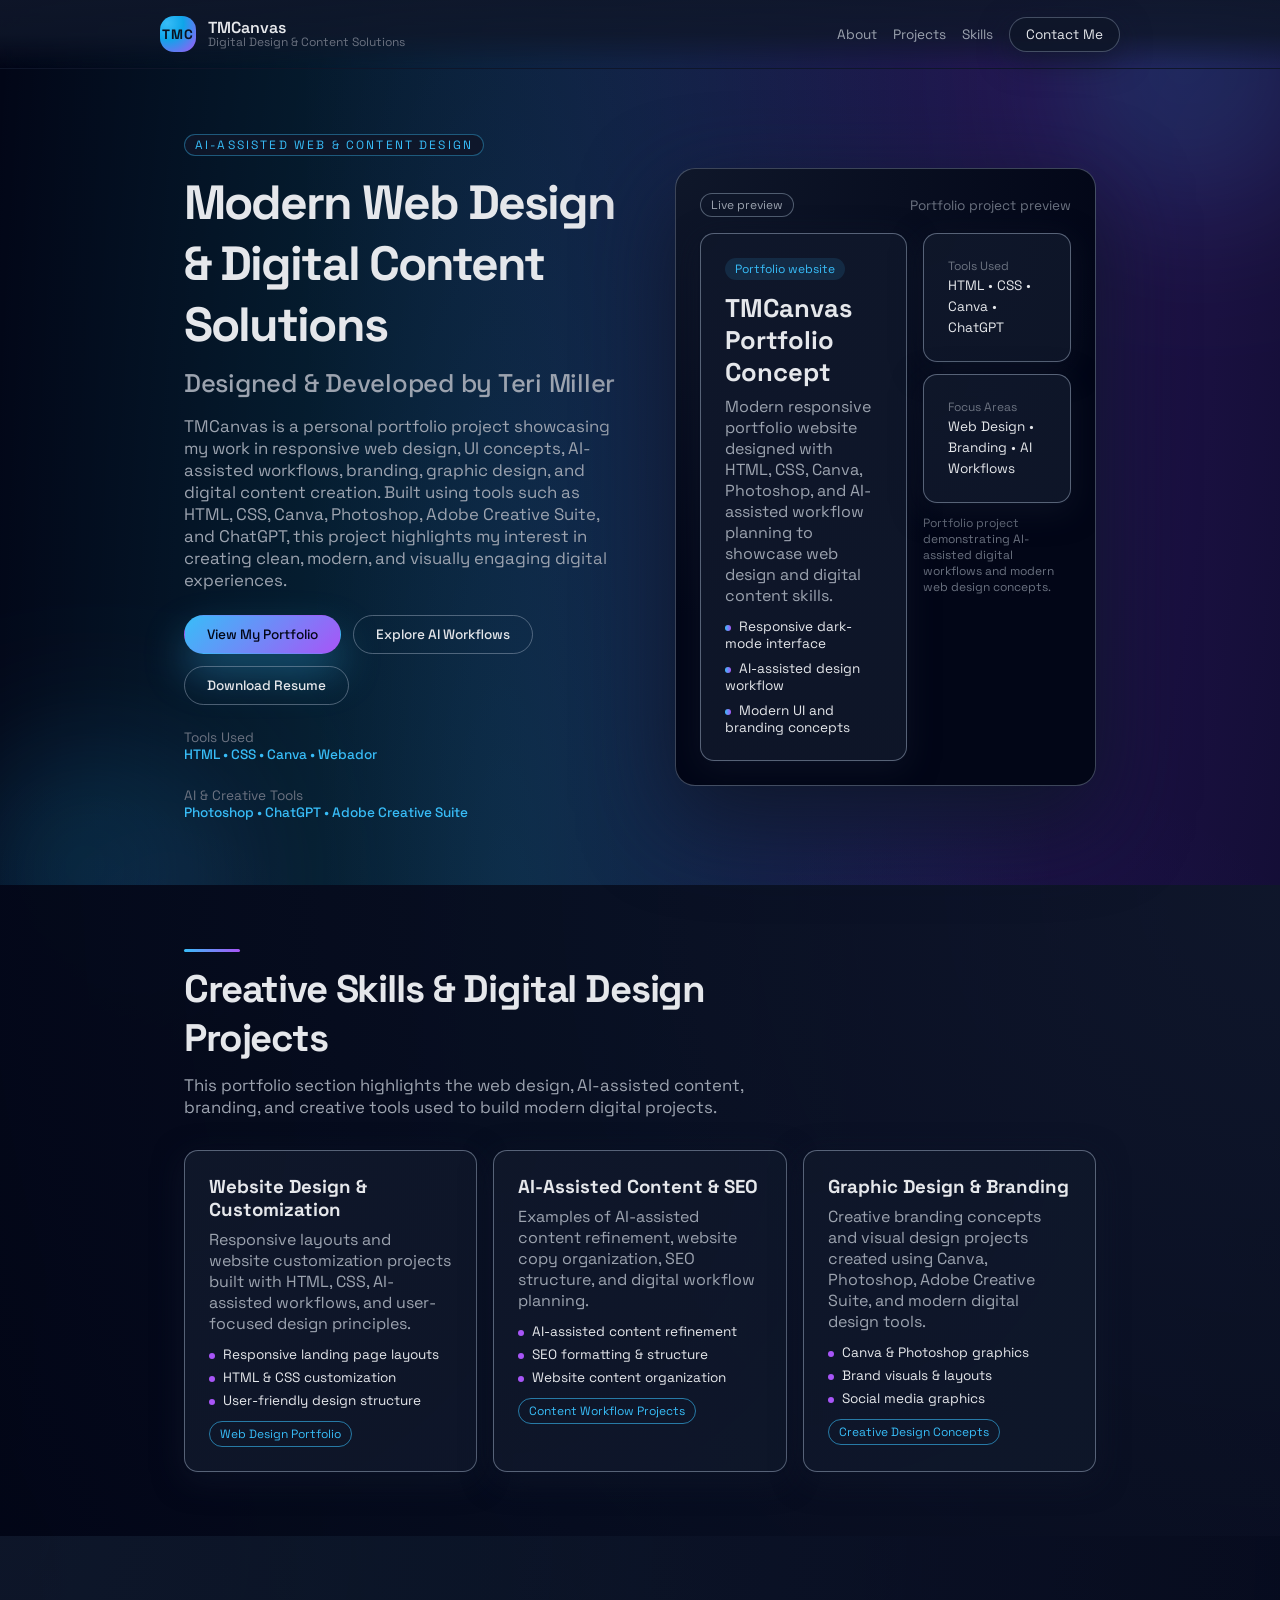
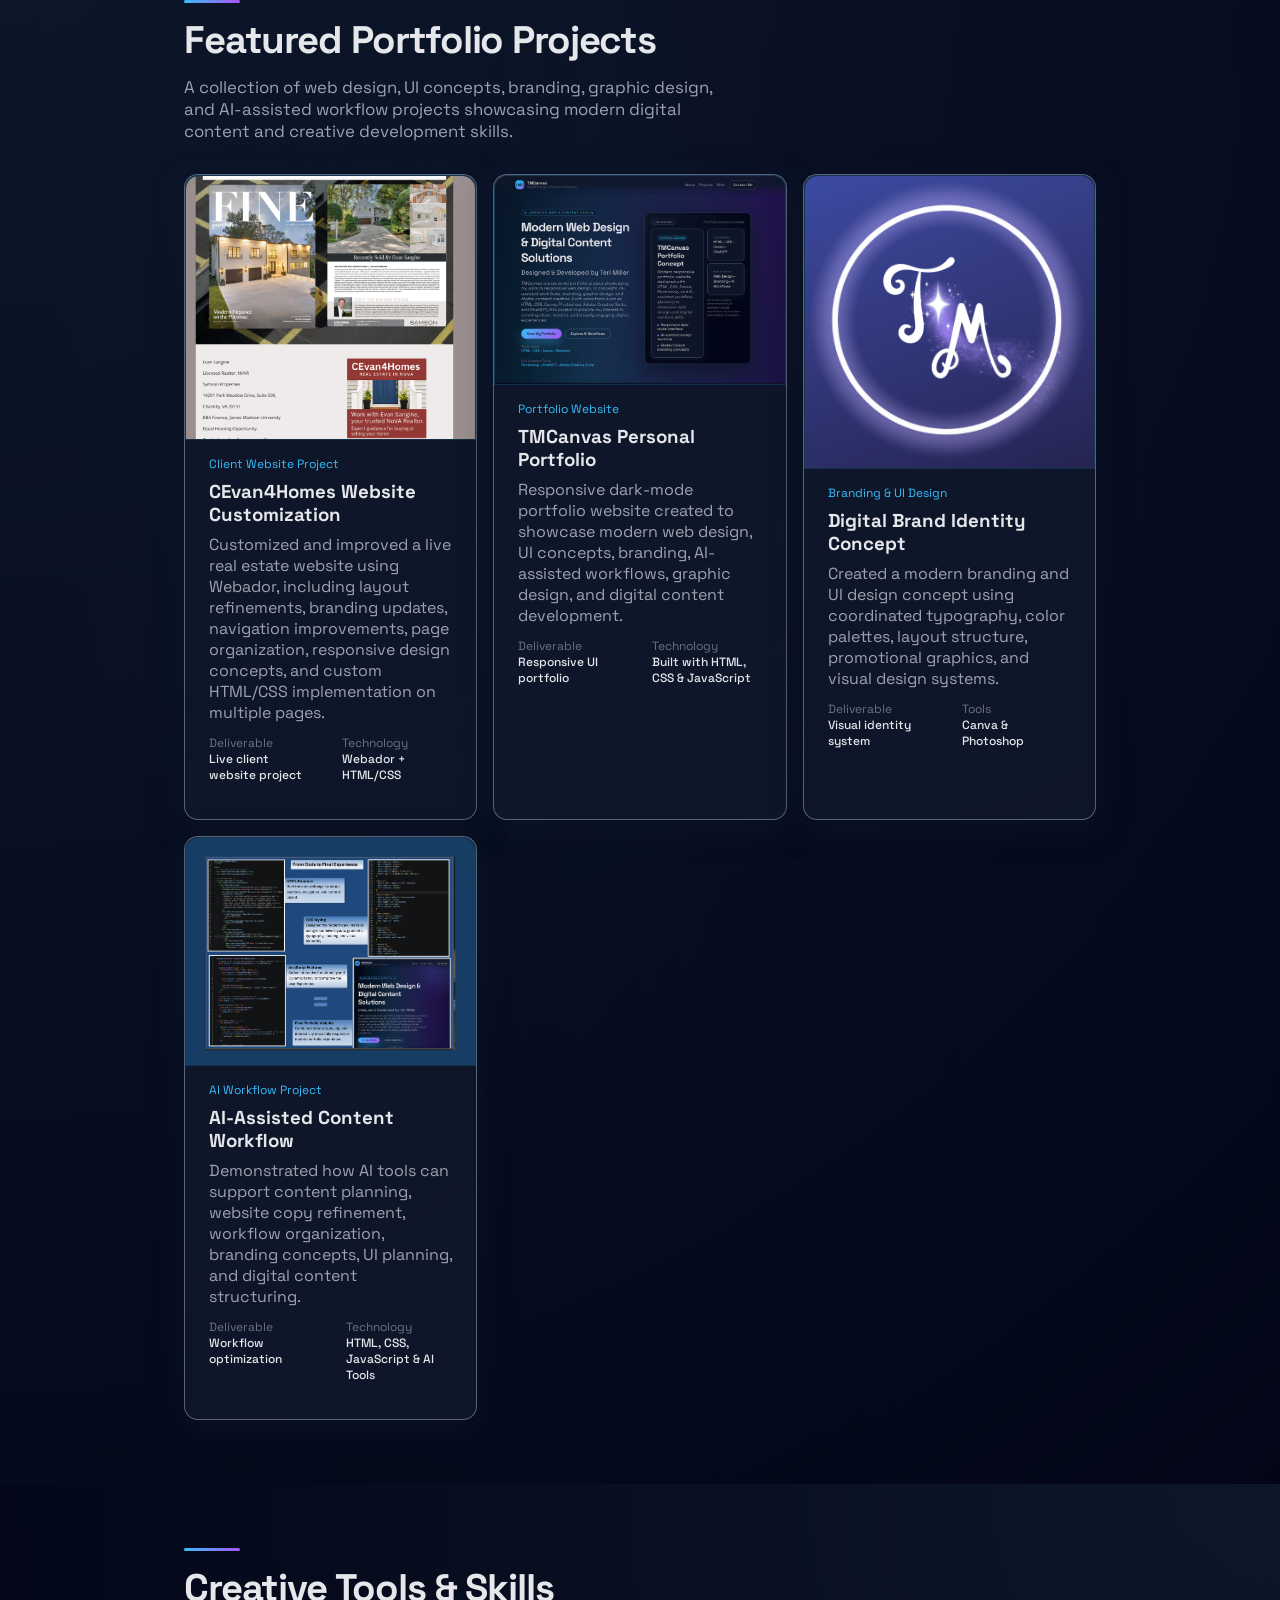
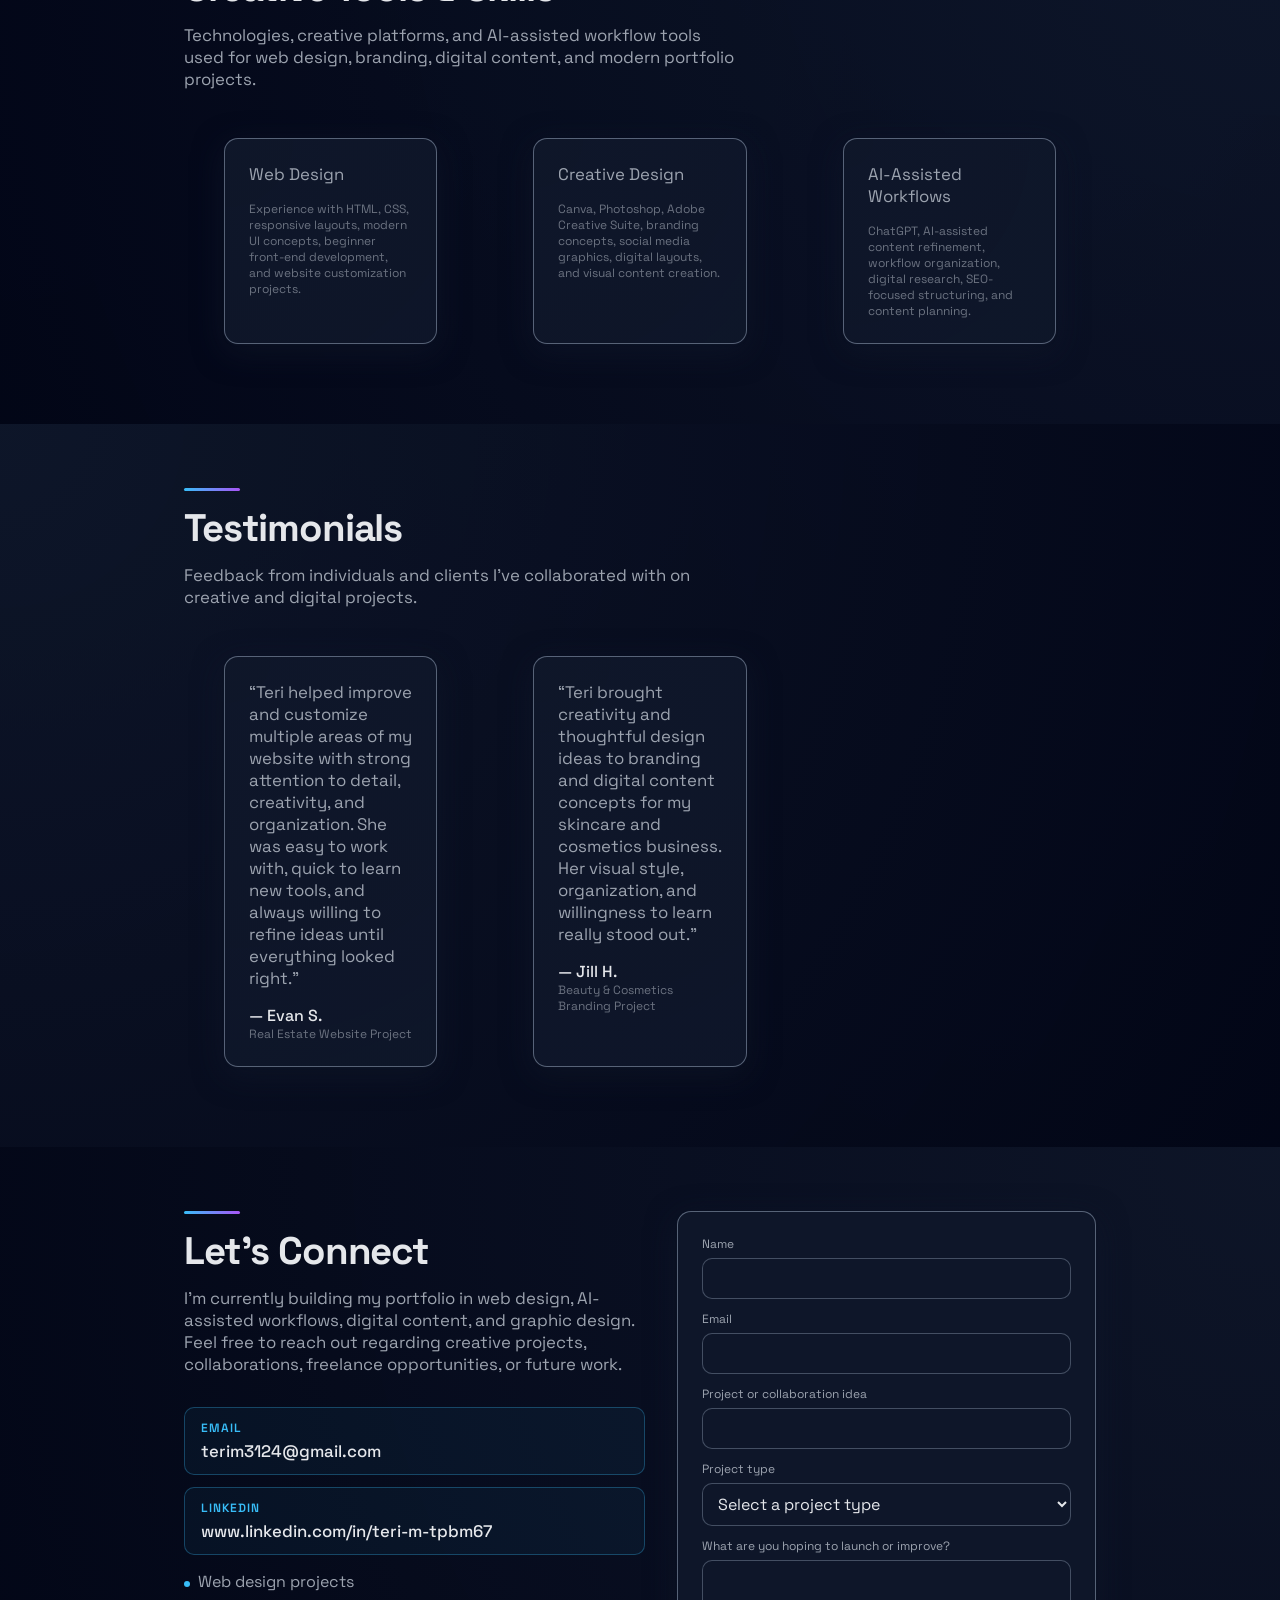
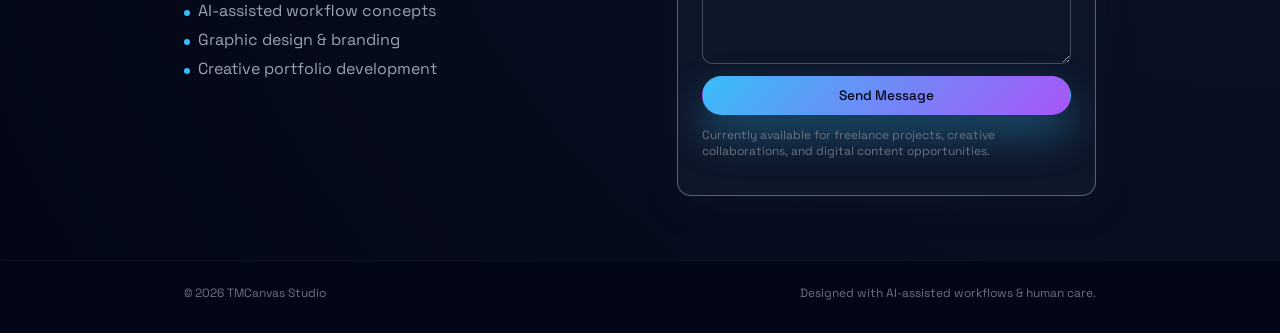
==== index.html @ c52cc2cb "update resume.pdf" ====
<!DOCTYPE html>
<html lang="en">
  <head>
    <meta charset="UTF-8" />
    <meta name="viewport" content="width=device-width, initial-scale=1" />
    <title>TMCanvas Studio · AI-Assisted Web & Content Design</title>
    <link rel="stylesheet" href="style.css" />
    <link rel="preconnect" href="https://fonts.googleapis.com" />
    <link rel="preconnect" href="https://fonts.gstatic.com" crossorigin />
    <link
      href="https://fonts.googleapis.com/css2?family=Space+Grotesk:wght@400;500;600;700&display=swap"
      rel="stylesheet"
    />
  </head>
  <body class="gradient-mesh">
    <!-- SECTION: Header -->
    <header class="site-header">
      <div class="container header-inner">
        <a href="#top" class="logo">
          <span class="logo-mark">TMC</span>
          <div class="logo-text">
            <span class="logo-title">TMCanvas</span>
            <span class="logo-subtitle"
              >Digital Design &amp; Content Solutions</span
            >
          </div>
        </a>
        <nav class="nav">
          <a href="#top" class="nav-link">About</a>
          <a href="#portfolio" class="nav-link">Projects</a>
          <a href="#testimonials" class="nav-link">Skills</a>
          <a href="#contact" class="nav-link nav-cta">Contact Me</a>
        </nav>
      </div>
    </header>

    <main>
      <!-- Decorative background shapes -->
      <div class="floating-shape shape-1"></div>
      <div class="floating-shape shape-2"></div>

      <!-- SECTION: Hero -->
      <section class="hero" id="top">
        <div class="container hero-inner">
          <div class="hero-copy">
            <div class="eyebrow">AI-Assisted Web &amp; Content Design</div>
            <h1>Modern Web Design &amp; Digital Content Solutions</h1>
            <div class="creator-subtitle">Designed &amp; Developed by Teri Miller</div>
            <p class="hero-subtitle">
              TMCanvas is a personal portfolio project showcasing my work in
              responsive web design, UI concepts, AI-assisted workflows,
              branding, graphic design, and digital content creation. Built
              using tools such as HTML, CSS, Canva, Photoshop, Adobe Creative
              Suite, and ChatGPT, this project highlights my interest in
              creating clean, modern, and visually engaging digital experiences.
            </p>
            <div class="hero-actions">
              <a href="#portfolio" class="btn btn-primary">
                View My Portfolio
              </a>
              <a href="#testimonials" class="btn btn-ghost">
                Explore AI Workflows
              </a>
              <a href="resume.pdf" class="btn btn-ghost">
                Download Resume
              </a>
            </div>
            <div class="hero-meta">
              <div class="meta-item">
                <span class="meta-label">Tools Used</span>
                <span class="meta-value">HTML • CSS • Canva • Webador</span>
              </div>
              <div class="meta-item">
                <span class="meta-label">AI &amp; Creative Tools</span>
                <span class="meta-value"
                  >Photoshop • ChatGPT • Adobe Creative Suite</span
                >
              </div>
            </div>
          </div>

          <div class="hero-panel shadow-dramatic gradient-border">
            <div class="hero-panel-header">
              <span class="panel-pill">Live preview</span>
              <span class="panel-title">Portfolio project preview</span>
            </div>
            <div class="hero-grid">
              <div class="hero-grid-main">
                <div class="hero-card shadow-soft">
                  <div class="hero-card-top">
                    <span class="hero-tag">Portfolio website</span>
                  </div>
                  <h2>TMCanvas Portfolio Concept</h2>
                  <p>
                    Modern responsive portfolio website designed with HTML, CSS,
                    Canva, Photoshop, and AI-assisted workflow planning to
                    showcase web design and digital content skills.
                  </p>
                  <ul class="hero-list">
                    <li>Responsive dark-mode interface</li>
                    <li>AI-assisted design workflow</li>
                    <li>Modern UI and branding concepts</li>
                  </ul>
                </div>
              </div>
              <aside class="hero-grid-side">
                <div class="mini-metric shadow-soft">
                  <span class="mini-label">Tools Used</span>
                  <span class="mini-value">HTML • CSS • Canva • ChatGPT</span>
                </div>
                <div class="mini-metric shadow-soft">
                  <span class="mini-label">Focus Areas</span>
                  <span class="mini-value"
                    >Web Design • Branding • AI Workflows</span
                  >
                </div>
                <div class="mini-note">
                  Portfolio project demonstrating AI-assisted digital workflows
                  and modern web design concepts.
                </div>
              </aside>
            </div>
          </div>
        </div>
      </section>

      <!-- SECTION: Services -->
      <section id="services" class="section section-muted">
        <div class="container">
          <header class="section-header">
            <div class="accent-line"></div>
            <h2>Creative Skills &amp; Digital Design Projects</h2>
            <p>
              This portfolio section highlights the web design, AI-assisted
              content, branding, and creative tools used to build modern digital
              projects.
            </p>
          </header>

          <div class="grid services-grid">
            <article class="card service-card shadow-soft">
              <h3>Website Design &amp; Customization</h3>
              <p>
                Responsive layouts and website customization projects built with
                HTML, CSS, AI-assisted workflows, and user-focused design
                principles.
              </p>
              <ul>
                <li>Responsive landing page layouts</li>
                <li>HTML &amp; CSS customization</li>
                <li>User-friendly design structure</li>
              </ul>
              <span class="pill pill-alt">Web Design Portfolio</span>
            </article>

            <article class="card service-card shadow-soft">
              <h3>AI-Assisted Content &amp; SEO</h3>
              <p>
                Examples of AI-assisted content refinement, website copy
                organization, SEO structure, and digital workflow planning.
              </p>
              <ul>
                <li>AI-assisted content refinement</li>
                <li>SEO formatting &amp; structure</li>
                <li>Website content organization</li>
              </ul>
              <span class="pill pill-alt">Content Workflow Projects</span>
            </article>

            <article class="card service-card shadow-soft">
              <h3>Graphic Design &amp; Branding</h3>
              <p>
                Creative branding concepts and visual design projects created
                using Canva, Photoshop, Adobe Creative Suite, and modern digital
                design tools.
              </p>
              <ul>
                <li>Canva &amp; Photoshop graphics</li>
                <li>Brand visuals &amp; layouts</li>
                <li>Social media graphics</li>
              </ul>
              <span class="pill pill-alt">Creative Design Concepts</span>
            </article>
          </div>
        </div>
      </section>

      <!-- SECTION: Portfolio Preview -->
      <section id="portfolio" class="section">
        <div class="container">
          <header class="section-header">
            <div class="accent-line"></div>
            <h2>Featured Portfolio Projects</h2>
            <p>
              A collection of web design, UI concepts, branding, graphic design,
              and AI-assisted workflow projects showcasing modern digital
              content and creative development skills.
            </p>
          </header>

          <div class="grid portfolio-grid">
            <article class="card portfolio-card shadow-soft">
              <div class="portfolio-image-container">
                <img src="images/evan-branding-project.jpeg" alt="CEvan4Homes website customization and branding project" class="portfolio-image" />
              </div>
              <div class="portfolio-tag">Client Website Project</div>
              <h3>CEvan4Homes Website Customization</h3>
              <p>
                Customized and improved a live real estate website using
                Webador, including layout refinements, branding updates,
                navigation improvements, page organization, responsive design
                concepts, and custom HTML/CSS implementation on multiple pages.
              </p>
              <dl class="portfolio-meta">
                <div>
                  <dt>Deliverable</dt>
                  <dd>Live client website project</dd>
                </div>
                <div>
                  <dt>Technology</dt>
                  <dd>Webador + HTML/CSS</dd>
                </div>
              </dl>
            </article>

            <article class="card portfolio-card shadow-soft">
              <div class="portfolio-image-container">
                <img src="images/tm-homepage.jpeg" alt="TMCanvas personal portfolio homepage screenshot" class="portfolio-image" />
              </div>
              <div class="portfolio-tag">Portfolio Website</div>
              <h3>TMCanvas Personal Portfolio</h3>
              <p>
                Responsive dark-mode portfolio website created to showcase
                modern web design, UI concepts, branding, AI-assisted workflows,
                graphic design, and digital content development.
              </p>
              <dl class="portfolio-meta">
                <div>
                  <dt>Deliverable</dt>
                  <dd>Responsive UI portfolio</dd>
                </div>
                <div>
                  <dt>Technology</dt>
                  <dd>Built with HTML, CSS &amp; JavaScript</dd>
                </div>
              </dl>
            </article>

            <article class="card portfolio-card shadow-soft">
              <div class="portfolio-image-container">
                <img src="images/tm-logo.png" alt="TM personal logo and branding concept" class="portfolio-image" />
              </div>
              <div class="portfolio-tag">Branding &amp; UI Design</div>
              <h3>Digital Brand Identity Concept</h3>
              <p>
                Created a modern branding and UI design concept using
                coordinated typography, color palettes, layout structure,
                promotional graphics, and visual design systems.
              </p>
              <dl class="portfolio-meta">
                <div>
                  <dt>Deliverable</dt>
                  <dd>Visual identity system</dd>
                </div>
                <div>
                  <dt>Tools</dt>
                  <dd>Canva &amp; Photoshop</dd>
                </div>
              </dl>
            </article>

            <article class="card portfolio-card shadow-soft">
              <div class="portfolio-image-container ai-workflow-image">
                <img src="images/ai-workflow-project.jpeg" alt="AI-assisted workflow showing HTML CSS JavaScript and final portfolio website" class="portfolio-image" />
              </div>
              <div class="portfolio-tag">AI Workflow Project</div>
              <h3>AI-Assisted Content Workflow</h3>
              <p>
                Demonstrated how AI tools can support content planning, website
                copy refinement, workflow organization, branding concepts, UI
                planning, and digital content structuring.
              </p>
              <dl class="portfolio-meta">
                <div>
                  <dt>Deliverable</dt>
                  <dd>Workflow optimization</dd>
                </div>
                <div>
                  <dt>Technology</dt>
                  <dd>HTML, CSS, JavaScript &amp; AI Tools</dd>
                </div>
              </dl>
            </article>
          </div>
        </div>
      </section>

      <!-- SECTION: Creative Tools & Skills -->
      <section id="testimonials" class="section section-muted">
        <div class="container">
          <header class="section-header">
            <div class="accent-line"></div>
            <h2>Creative Tools &amp; Skills</h2>
            <p>
              Technologies, creative platforms, and AI-assisted workflow tools
              used for web design, branding, digital content, and modern
              portfolio projects.
            </p>
          </header>

          <div class="grid testimonials-grid">
            <figure class="card testimonial-card shadow-soft">
              <blockquote>Web Design</blockquote>
              <figcaption>
                <span class="client-role">
                  Experience with HTML, CSS, responsive layouts, modern UI
                  concepts, beginner front-end development, and website
                  customization projects.
                </span>
              </figcaption>
            </figure>

            <figure class="card testimonial-card shadow-soft">
              <blockquote>Creative Design</blockquote>
              <figcaption>
                <span class="client-role">
                  Canva, Photoshop, Adobe Creative Suite, branding concepts,
                  social media graphics, digital layouts, and visual content
                  creation.
                </span>
              </figcaption>
            </figure>

            <figure class="card testimonial-card shadow-soft">
              <blockquote>AI-Assisted Workflows</blockquote>
              <figcaption>
                <span class="client-role">
                  ChatGPT, AI-assisted content refinement, workflow
                  organization, digital research, SEO-focused structuring, and
                  content planning.
                </span>
              </figcaption>
            </figure>
          </div>
        </div>
      </section>

      <!-- SECTION: Testimonials -->
      <section class="section section-muted">
        <div class="container">
          <header class="section-header">
            <div class="accent-line"></div>
            <h2>Testimonials</h2>
            <p>
              Feedback from individuals and clients I’ve collaborated with on
              creative and digital projects.
            </p>
          </header>

          <div class="grid testimonials-grid">
            <figure class="card testimonial-card shadow-soft">
              <blockquote>
                “Teri helped improve and customize multiple areas of my website
                with strong attention to detail, creativity, and organization.
                She was easy to work with, quick to learn new tools, and always
                willing to refine ideas until everything looked right.”
              </blockquote>
              <figcaption>
                <span class="client-name">— Evan S.</span>
                <span class="client-role">Real Estate Website Project</span>
              </figcaption>
            </figure>

            <figure class="card testimonial-card shadow-soft">
              <blockquote>
                “Teri brought creativity and thoughtful design ideas to branding
                and digital content concepts for my skincare and cosmetics
                business. Her visual style, organization, and willingness to
                learn really stood out.”
              </blockquote>
              <figcaption>
                <span class="client-name">— Jill H.</span>
                <span class="client-role"
                  >Beauty &amp; Cosmetics Branding Project</span
                >
              </figcaption>
            </figure>
          </div>
        </div>
      </section>

      <!-- SECTION: Contact -->
      <section id="contact" class="section">
        <div class="container contact-grid">
          <div class="contact-copy">
            <header class="section-header">
              <div class="accent-line"></div>
              <h2>Let’s Connect</h2>
              <p>
                I’m currently building my portfolio in web design, AI-assisted
                workflows, digital content, and graphic design. Feel free to
                reach out regarding creative projects, collaborations, freelance
                opportunities, or future work.
              </p>
            </header>
            <div class="contact-links">
              <a href="mailto:terim3124@gmail.com" class="contact-link">
  <span class="contact-link-label">Email</span>
  <span class="contact-link-value">terim3124@gmail.com</span>
</a>
              <a href="https://www.linkedin.com/in/teri-m-tpbm67" target="_blank" rel="noopener noreferrer" class="contact-link">
                <span class="contact-link-label">LinkedIn</span>
                <span class="contact-link-value">www.linkedin.com/in/teri-m-tpbm67</span>
              </a>
            </div>
            <ul class="contact-highlights">
              <li>Web design projects</li>
              <li>AI-assisted workflow concepts</li>
              <li>Graphic design &amp; branding</li>
              <li>Creative portfolio development</li>
            </ul>
          </div>

          <form class="card contact-form shadow-soft" onsubmit="handleFormSubmit(event); return false;">
            <div class="form-row">
              <label for="name">Name</label>
              <input id="name" name="name" type="text" autocomplete="name" />
            </div>
            <div class="form-row">
              <label for="email">Email</label>
              <input
                id="email"
                name="email"
                type="email"
                autocomplete="email"
              />
            </div>
            <div class="form-row">
              <label for="company">Project or collaboration idea</label>
              <input id="company" name="company" type="text" />
            </div>
            <div class="form-row">
              <label for="budget">Project type</label>
              <select id="budget" name="budget">
                <option value="" disabled selected>
                  Select a project type
                </option>
                <option value="web-design">Web Design</option>
                <option value="graphic-design">Graphic Design</option>
                <option value="ai-workflow">AI Workflow Project</option>
                <option value="portfolio-collab">
                  Portfolio Collaboration
                </option>
                <option value="general-inquiry">General Inquiry</option>
              </select>
            </div>
            <div class="form-row">
              <label for="goals"
                >What are you hoping to launch or improve?</label
              >
              <textarea id="goals" name="goals" rows="4"></textarea>
            </div>
            <button type="submit" class="btn btn-primary btn-full">
              Send Message
            </button>
            <p class="form-footnote">
              Currently available for freelance projects, creative collaborations, and digital content opportunities.
            </p>
          </form>
        </div>
      </section>
    </main>

    <footer class="site-footer">
      <div class="container footer-inner">
        <p class="footer-brand">© 2026 TMCanvas Studio</p>
        <p class="footer-note">
          Designed with AI-assisted workflows & human care.
        </p>
      </div>
    </footer>

    <script>
      function handleFormSubmit(event) {
        event.preventDefault();
        
        const name = document.getElementById('name').value.trim();
        const email = document.getElementById('email').value.trim();
        const company = document.getElementById('company').value.trim();
        const budget = document.getElementById('budget').value.trim();
        const goals = document.getElementById('goals').value.trim();
        
        // Validate required fields
        if (!name || !email || !company || !budget || !goals) {
          alert('Please complete all fields before sending.');
          return;
        }
        
        const subject = 'Portfolio Inquiry';
        const bodyText = `Name: ${name}\nEmail: ${email}\nProject or collaboration idea: ${company}\nProject type: ${budget}\nWhat are you hoping to launch or improve?: ${goals}`;
        const body = encodeURIComponent(bodyText);
        const mailtoLink = `mailto:terim3124@gmail.com?subject=${encodeURIComponent(subject)}&body=${body}`;
        
        window.location.href = mailtoLink;
      }
    </script>
  </body>
</html>
---- style.css ----
/* DESIGN SYSTEM */
:root {
  /* Colors */
  --bg-primary: #050816;
  --bg-elevated: #070b19;
  --bg-muted: #0b1020;
  --bg-soft: #0f172a;

  --text-main: #e5e7eb;
  --text-soft: #9ca3af;
  --text-muted: #6b7280;

  --accent: #38bdf8;
  --accent-soft: rgba(56, 189, 248, 0.12);
  --accent-strong: #0ea5e9;
  --accent-rgb: 56, 189, 248;

  --highlight: #a855f7;
  --highlight-soft: rgba(168, 85, 247, 0.12);

  --border-subtle: rgba(148, 163, 184, 0.25);
  --border-strong: rgba(148, 163, 184, 0.6);

  --shadow-soft: 0 1px 2px rgba(15, 23, 42, 0.4),
    0 8px 30px rgba(15, 23, 42, 0.65);
  --radius-lg: 20px;
  --radius-md: 14px;
  --radius-pill: 999px;

  /* Typography */
  --font-sans: "Space Grotesk", system-ui, -apple-system, BlinkMacSystemFont,
    "Segoe UI", sans-serif;

  --fs-xs: 0.75rem;
  --fs-sm: 0.85rem;
  --fs-base: 0.95rem;
  --fs-md: 1.05rem;
  --fs-lg: 1.6rem;
  --fs-xl: 2.4rem;
  --fs-2xl: 3rem;

  --fw-regular: 400;
  --fw-medium: 500;
  --fw-semibold: 600;
  --fw-bold: 700;

  /* Spacing */
  --space-1: 4px;
  --space-2: 8px;
  --space-3: 12px;
  --space-4: 16px;
  --space-5: 24px;
  --space-6: 32px;
  --space-7: 48px;
  --space-8: 64px;

  /* Transitions */
  --transition-fast: 150ms ease-out;
  --transition-med: 220ms ease-out;
}

*,
*::before,
*::after {
  box-sizing: border-box;
}

html,
body {
  margin: 0;
  padding: 0;
}

body {
  min-height: 100vh;
  font-family: var(--font-sans);
  background: radial-gradient(circle at top left, #0b1120 0, #020617 52%, #020617 100%);
  color: var(--text-main);
  -webkit-font-smoothing: antialiased;
}

img {
  max-width: 100%;
  display: block;
}

a {
  color: inherit;
  text-decoration: none;
}

button,
input,
select,
textarea {
  font-family: inherit;
  font-size: inherit;
}

/* SECTION: Layout */
.container {
  max-width: 960px;
  margin: 0 auto;
  padding: 0 var(--space-5);
}

.section {
  padding: var(--space-8) 0;
  background: radial-gradient(circle at top left, rgba(15, 23, 42, 0.9), rgba(2, 6, 23, 0.98));
}

.section:nth-of-type(even) {
  background: radial-gradient(circle at top right, rgba(15, 23, 42, 0.92), rgba(2, 6, 23, 0.98));
}

.section-muted {
  background: radial-gradient(circle at top left, rgba(15, 23, 42, 0.9), rgba(2, 6, 23, 0.98));
}

.section-header {
  max-width: 560px;
  margin-bottom: var(--space-6);
}

.section-header h2 {
  margin: var(--space-3) 0 var(--space-3);
  font-size: var(--fs-xl);
  letter-spacing: -0.03em;
}

.section-header p {
  margin: 0;
  color: var(--text-soft);
  font-size: var(--fs-md);
}

/* SECTION: Header */
.site-header {
  position: sticky;
  top: 0;
  z-index: 20;
  backdrop-filter: blur(18px);
  background: linear-gradient(
    to bottom,
    rgba(15, 23, 42, 0.9),
    rgba(15, 23, 42, 0.82),
    transparent
  );
  border-bottom: 1px solid rgba(15, 23, 42, 0.6);
}

.header-inner {
  display: flex;
  align-items: center;
  justify-content: space-between;
  padding: var(--space-4) 0;
  gap: var(--space-4);
}

.logo {
  display: flex;
  align-items: center;
  gap: var(--space-3);
}

.logo-mark {
  width: 36px;
  height: 36px;
  border-radius: 14px;
  background: radial-gradient(circle at 20% 20%, #38bdf8, #0ea5e9 40%, #a855f7);
  display: inline-flex;
  align-items: center;
  justify-content: center;
  font-weight: var(--fw-bold);
  font-size: var(--fs-sm);
  letter-spacing: 0.08em;
  color: #0b1120;
}

.logo-text {
  display: flex;
  flex-direction: column;
  line-height: 1.1;
}

.logo-title {
  font-weight: var(--fw-semibold);
}

.logo-subtitle {
  font-size: var(--fs-xs);
  color: var(--text-muted);
}

.nav {
  display: flex;
  align-items: center;
  gap: var(--space-4);
}

.nav-link {
  font-size: var(--fs-sm);
  color: var(--text-soft);
  padding: var(--space-2) 0;
  position: relative;
}

.nav-link::after {
  content: "";
  position: absolute;
  left: 0;
  bottom: -3px;
  width: 0;
  height: 2px;
  border-radius: 4px;
  background: linear-gradient(90deg, var(--accent), var(--highlight));
  transition: width var(--transition-med);
}

.nav-link:hover::after,
.nav-link:focus-visible::after {
  width: 100%;
}

.nav-cta {
  padding: var(--space-2) var(--space-4);
  border-radius: var(--radius-pill);
  background: rgba(15, 23, 42, 0.9);
  border: 1px solid rgba(148, 163, 184, 0.4);
  color: var(--text-main);
  box-shadow: 0 10px 30px rgba(15, 23, 42, 0.6);
}

.nav-cta:hover,
.nav-cta:focus-visible {
  border-color: var(--accent);
  color: #f9fafb;
}

/* SECTION: Hero */
.hero {
  padding-top: var(--space-8);
  padding-bottom: var(--space-8);
}

.hero-inner {
  display: grid;
  gap: var(--space-7);
  align-items: center;
}

.hero-copy {
  max-width: 520px;
}

.eyebrow {
  display: inline-flex;
  align-items: center;
  gap: 6px;
  padding: 2px 10px;
  border-radius: var(--radius-pill);
  font-size: var(--fs-xs);
  text-transform: uppercase;
  letter-spacing: 0.18em;
  color: var(--accent);
  background: rgba(15, 23, 42, 0.9);
  border: 1px solid rgba(56, 189, 248, 0.4);
}

.hero h1 {
  margin: var(--space-4) 0 var(--space-3);
  font-size: var(--fs-2xl);
  letter-spacing: -0.04em;
}

.creator-subtitle {
  margin: var(--space-3) 0 var(--space-4);
  font-size: var(--fs-lg);
  font-weight: var(--fw-medium);
  color: var(--text-soft);
  letter-spacing: -0.01em;
}

.hero-subtitle {
  margin: 0 0 var(--space-5);
  color: var(--text-soft);
  font-size: var(--fs-md);
}

.hero-actions {
  display: flex;
  flex-wrap: wrap;
  gap: var(--space-3);
  margin-bottom: var(--space-5);
}

.hero-meta {
  display: flex;
  flex-wrap: wrap;
  gap: var(--space-5);
  color: var(--text-soft);
  font-size: var(--fs-sm);
}

.meta-item {
  display: flex;
  flex-direction: column;
}

.meta-label {
  color: var(--text-muted);
}

.meta-value {
  font-weight: var(--fw-medium);
  color: var(--accent);
}

/* Hero panel */
.hero-panel {
  background: radial-gradient(circle at top left, #0f172a, #020617 60%);
  border-radius: var(--radius-lg);
  padding: var(--space-5);
  position: relative;
  overflow: hidden;
  border: 1px solid rgba(148, 163, 184, 0.4);
}

.hero-panel-header {
  display: flex;
  justify-content: space-between;
  align-items: center;
  margin-bottom: var(--space-4);
}

.panel-pill {
  font-size: var(--fs-xs);
  padding: 3px 10px;
  border-radius: var(--radius-pill);
  background: rgba(15, 23, 42, 0.9);
  border: 1px solid rgba(148, 163, 184, 0.5);
  color: var(--text-soft);
}

.panel-title {
  font-size: var(--fs-sm);
  color: var(--text-muted);
}

.hero-grid {
  display: grid;
  gap: var(--space-4);
}

.hero-card {
  background: linear-gradient(145deg, rgba(15, 23, 42, 0.9), rgba(15, 23, 42, 0.95));
  border-radius: var(--radius-md);
  padding: var(--space-5);
  border: 1px solid rgba(148, 163, 184, 0.45);
}

.hero-card-top {
  display: flex;
  justify-content: space-between;
  align-items: center;
  margin-bottom: var(--space-3);
  font-size: var(--fs-xs);
  color: var(--text-soft);
}

.hero-tag {
  padding: 3px 10px;
  border-radius: var(--radius-pill);
  background: var(--accent-soft);
  color: var(--accent);
}

.hero-status {
  color: var(--highlight);
}

.hero-card h2 {
  margin: 0 0 var(--space-2);
  font-size: var(--fs-lg);
}

.hero-card p {
  margin: 0 0 var(--space-3);
  color: var(--text-soft);
}

.hero-list {
  list-style: none;
  padding: 0;
  margin: 0;
  display: grid;
  gap: var(--space-2);
  font-size: var(--fs-sm);
}

.hero-list li::before {
  content: "";
  display: inline-block;
  width: 6px;
  height: 6px;
  border-radius: 999px;
  background: linear-gradient(90deg, var(--accent), var(--highlight));
  margin-right: 8px;
}

.hero-grid-side {
  display: grid;
  gap: var(--space-3);
}

.mini-metric {
  padding: var(--space-3) var(--space-4);
  border-radius: var(--radius-md);
  background: rgba(15, 23, 42, 0.9);
  border: 1px solid rgba(148, 163, 184, 0.5);
}

.mini-label {
  display: block;
  font-size: var(--fs-xs);
  color: var(--text-muted);
}

.mini-value {
  font-size: var(--fs-sm);
}

.mini-note {
  font-size: var(--fs-xs);
  color: var(--text-muted);
}

/* Buttons */
.btn {
  border-radius: var(--radius-pill);
  padding: 10px 22px;
  border: 1px solid transparent;
  cursor: pointer;
  font-size: var(--fs-sm);
  font-weight: var(--fw-medium);
  display: inline-flex;
  align-items: center;
  justify-content: center;
  gap: 8px;
  transition: background var(--transition-med), color var(--transition-med),
    box-shadow var(--transition-med), transform var(--transition-fast),
    border-color var(--transition-med);
}

.btn-primary {
  background: linear-gradient(135deg, var(--accent), var(--highlight));
  color: #020617;
  box-shadow: 0 20px 40px rgba(56, 189, 248, 0.35);
}

.btn-primary:hover,
.btn-primary:focus-visible {
  transform: translateY(-1px);
  box-shadow: 0 24px 50px rgba(56, 189, 248, 0.45);
}

.btn-ghost {
  background: transparent;
  color: var(--text-main);
  border-color: rgba(148, 163, 184, 0.5);
}

.btn-ghost:hover,
.btn-ghost:focus-visible {
  border-color: var(--accent);
  background: rgba(15, 23, 42, 0.9);
}

.btn-full {
  width: 100%;
  justify-content: center;
}

.btn:focus-visible,
.nav-cta:focus-visible,
.nav-link:focus-visible {
  outline: none;
  box-shadow: 0 0 0 2px rgba(15, 23, 42, 1),
    0 0 0 4px rgba(var(--accent-rgb), 0.6);
}

/* SECTION: Services & Unified Card System */
.grid {
  display: grid;
}

.services-grid {
  gap: var(--space-4);
}

/* Base card style applied to all card-based components */
.card,
.hero-card,
.portfolio-card,
.testimonial-card,
.contact-form,
.mini-metric {
  background: radial-gradient(circle at top left, rgba(15, 23, 42, 0.98), rgba(15, 23, 42, 0.92));
  border-radius: var(--radius-md);
  padding: var(--space-5);
  border: 1px solid rgba(148, 163, 184, 0.55);
  box-shadow: 0 18px 50px rgba(15, 23, 42, 0.95);
  position: relative;
  overflow: hidden;
  transition: transform var(--transition-med), box-shadow var(--transition-med),
    border-color var(--transition-med), filter var(--transition-med);
}

.card::before,
.hero-card::before,
.portfolio-card::before,
.testimonial-card::before,
.contact-form::before,
.mini-metric::before {
  content: "";
  position: absolute;
  inset: -1px;
  border-radius: inherit;
  background: radial-gradient(circle at top left,
      rgba(56, 189, 248, 0.16),
      rgba(168, 85, 247, 0.12),
      transparent 55%);
  opacity: 0.0;
  pointer-events: none;
  mix-blend-mode: screen;
}

.card:hover,
.card:focus-within,
.hero-card:hover,
.hero-card:focus-within,
.portfolio-card:hover,
.portfolio-card:focus-within,
.testimonial-card:hover,
.testimonial-card:focus-within,
.contact-form:hover,
.contact-form:focus-within,
.mini-metric:hover,
.mini-metric:focus-within {
  transform: translateY(-4px);
  border-color: rgba(56, 189, 248, 0.8);
  box-shadow: 0 24px 70px rgba(15, 23, 42, 0.98);
}

.card:hover::before,
.card:focus-within::before,
.hero-card:hover::before,
.hero-card:focus-within::before,
.portfolio-card:hover::before,
.portfolio-card:focus-within::before,
.testimonial-card:hover::before,
.testimonial-card:focus-within::before,
.contact-form:hover::before,
.contact-form:focus-within::before,
.mini-metric:hover::before,
.mini-metric:focus-within::before {
  opacity: 0.9;
}

/* Service card specific typography & lists */
.service-card h3 {
  margin-top: 0;
  margin-bottom: var(--space-2);
}

.service-card p {
  margin-top: 0;
  margin-bottom: var(--space-3);
  color: var(--text-soft);
}

.service-card ul {
  list-style: none;
  padding-left: 0;
  margin: 0 0 var(--space-3);
  display: grid;
  gap: 6px;
  font-size: var(--fs-sm);
}

.service-card li::before {
  content: "";
  display: inline-block;
  width: 6px;
  height: 6px;
  border-radius: 999px;
  background: var(--highlight);
  margin-right: 8px;
}

.service-card h3 {
  margin-top: 0;
  margin-bottom: var(--space-2);
}

.service-card p {
  margin-top: 0;
  margin-bottom: var(--space-3);
  color: var(--text-soft);
}

.service-card ul {
  list-style: none;
  padding-left: 0;
  margin: 0 0 var(--space-3);
  display: grid;
  gap: 6px;
  font-size: var(--fs-sm);
}

.service-card li::before {
  content: "";
  display: inline-block;
  width: 6px;
  height: 6px;
  border-radius: 999px;
  background: var(--highlight);
  margin-right: 8px;
}

.pill {
  display: inline-flex;
  padding: 4px 10px;
  border-radius: var(--radius-pill);
  font-size: var(--fs-xs);
  border: 1px solid rgba(148, 163, 184, 0.5);
  color: var(--text-soft);
}

.pill-alt {
  border-color: rgba(56, 189, 248, 0.6);
  color: var(--accent);
}

/* SECTION: Portfolio */
.portfolio-grid {
  gap: var(--space-4);
}

.portfolio-card {
  /* Match Creative Skills & Digital Design Projects card scheme */
  background: radial-gradient(circle at top left, rgba(15, 23, 42, 0.98), rgba(15, 23, 42, 0.92));
}

.portfolio-image-container {
  width: calc(100% + 48px);
  height: auto;
  border-radius: var(--radius-md) var(--radius-md) 0 0;
  overflow: hidden;
  margin: -24px -24px 16px -24px;
  border: 1px solid rgba(56, 189, 248, 0.2);
  border-bottom: 1px solid rgba(56, 189, 248, 0.15);
}

.ai-workflow-image {
  height: auto;
}

.portfolio-image {
  width: 100%;
  height: auto;
  object-fit: contain;
  object-position: center;
  display: block;
  transition: transform var(--transition-med);
}

.portfolio-card:hover .portfolio-image,
.portfolio-card:focus-within .portfolio-image {
  transform: scale(1.05);
}

.portfolio-tag {
  font-size: var(--fs-xs);
  color: var(--accent);
  margin-bottom: var(--space-2);
  margin-top: var(--space-3);
}

.portfolio-card h3 {
  margin-top: 0;
  margin-bottom: var(--space-2);
}

.portfolio-card p {
  margin-top: 0;
  margin-bottom: var(--space-3);
  color: var(--text-soft);
}

.portfolio-meta {
  display: grid;
  grid-auto-flow: column;
  justify-content: flex-start;
  gap: var(--space-5);
  font-size: var(--fs-xs);
}

.portfolio-meta dt {
  color: var(--text-muted);
}

.portfolio-meta dd {
  margin: 0;
  font-weight: var(--fw-medium);
}

/* SECTION: Testimonials */
.testimonials-grid {
  gap: var(--space-4);
}

.testimonial-card blockquote {
  margin: 0 0 var(--space-4);
  color: var(--text-soft);
  font-size: var(--fs-md);
}

.client-name {
  display: block;
  font-weight: var(--fw-medium);
}

.client-role {
  display: block;
  font-size: var(--fs-xs);
  color: var(--text-muted);
}

/* SECTION: Contact */
.contact-grid {
  display: grid;
  gap: var(--space-6);
  align-items: flex-start;
}

.contact-highlights {
  list-style: none;
  padding-left: 0;
  margin: var(--space-4) 0 0;
  display: grid;
  gap: 8px;
  color: var(--text-soft);
}

.contact-highlights li::before {
  content: "";
  display: inline-block;
  width: 6px;
  height: 6px;
  border-radius: 999px;
  background: var(--accent);
  margin-right: 8px;
}

.contact-links {
  display: flex;
  flex-direction: column;
  gap: var(--space-3);
  margin: var(--space-5) 0 var(--space-4);
}

.contact-link {
  display: flex;
  flex-direction: column;
  gap: 4px;
  padding: var(--space-3) var(--space-4);
  border-radius: 10px;
  border: 1px solid rgba(56, 189, 248, 0.3);
  background: rgba(56, 189, 248, 0.05);
  transition: all var(--transition-med);
  cursor: pointer;
  color: var(--text-main);
  font-size: var(--fs-md);
  font-weight: var(--fw-medium);
}

.contact-link:hover,
.contact-link:focus-visible {
  border-color: var(--accent);
  background: rgba(56, 189, 248, 0.1);
  color: var(--text-main);
}

.contact-link-label {
  font-size: var(--fs-xs);
  color: var(--accent);
  text-transform: uppercase;
  letter-spacing: 0.08em;
  font-weight: var(--fw-semibold);
}

.contact-link-value {
  font-size: var(--fs-md);
  color: var(--text-main);
  font-weight: var(--fw-medium);
}

.contact-form {
  background: rgba(15, 23, 42, 0.98);
}

.form-row {
  display: grid;
  gap: 6px;
  margin-bottom: var(--space-3);
}

.form-row label {
  font-size: var(--fs-xs);
  color: var(--text-soft);
}

input,
select,
textarea {
  border-radius: 10px;
  border: 1px solid rgba(148, 163, 184, 0.4);
  padding: 9px 11px;
  background: rgba(15, 23, 42, 0.8);
  color: var(--text-main);
}

input:focus-visible,
select:focus-visible,
textarea:focus-visible {
  outline: none;
  border-color: var(--accent);
  box-shadow: 0 0 0 1px rgba(15, 23, 42, 1),
    0 0 0 3px rgba(var(--accent-rgb), 0.65);
}

textarea {
  resize: vertical;
}

.form-footnote {
  margin-top: var(--space-3);
  font-size: var(--fs-xs);
  color: var(--text-muted);
}

/* SECTION: Footer */
.site-footer {
  border-top: 1px solid rgba(15, 23, 42, 0.7);
  padding: var(--space-5) 0 var(--space-6);
}

.footer-inner {
  display: flex;
  flex-wrap: wrap;
  justify-content: space-between;
  gap: var(--space-3);
  font-size: var(--fs-xs);
  color: var(--text-muted);
}

.footer-brand {
  margin: 0;
}

.footer-note {
  margin: 0;
}

/* SECTION: Visual Effects from skill */
.gradient-mesh {
  background:
    radial-gradient(at 40% 20%, hsla(189, 100%, 56%, 0.18) 0px, transparent 50%),
    radial-gradient(at 80% 0%, hsla(262, 83%, 58%, 0.26) 0px, transparent 50%),
    radial-gradient(at 0% 50%, hsla(201, 100%, 56%, 0.12) 0px, transparent 50%),
    radial-gradient(at 80% 50%, hsla(222, 84%, 56%, 0.18) 0px, transparent 50%);
  background-color: #020617;
}

.shadow-soft {
  box-shadow: var(--shadow-soft);
}

.shadow-dramatic {
  box-shadow: 0 30px 90px rgba(15, 23, 42, 0.95);
}

.floating-shape {
  position: fixed;
  width: 280px;
  height: 280px;
  border-radius: 50%;
  background: radial-gradient(circle at 20% 20%, #38bdf8, #0ea5e9 40%, #a855f7);
  opacity: 0.16;
  filter: blur(60px);
  pointer-events: none;
  mix-blend-mode: screen;
  animation: float 12s ease-in-out infinite;
  z-index: -1;
}

.shape-1 {
  top: -60px;
  right: -60px;
}

.shape-2 {
  bottom: -120px;
  left: -40px;
  animation-delay: -4s;
}

@keyframes float {
  0%,
  100% {
    transform: translate3d(0, 0, 0);
  }
  50% {
    transform: translate3d(0, -20px, 0);
  }
}

.accent-line {
  width: 56px;
  height: 3px;
  border-radius: 999px;
  background: linear-gradient(90deg, var(--accent), var(--highlight));
}

/* RESPONSIVE */
@media (min-width: 720px) {
  .hero-inner {
    grid-template-columns: minmax(0, 1.05fr) minmax(0, 1fr);
  }

  .hero-grid {
    grid-template-columns: minmax(0, 1.4fr) minmax(0, 1fr);
    align-items: flex-start;
  }

  .services-grid {
    grid-template-columns: repeat(3, minmax(0, 1fr));
  }

  .portfolio-grid {
    grid-template-columns: repeat(3, minmax(0, 1fr));
  }

  .testimonials-grid {
    grid-template-columns: repeat(3, minmax(0, 1fr));
  }

  .contact-grid {
    grid-template-columns: minmax(0, 1.1fr) minmax(0, 1fr);
  }
}

@media (max-width: 600px) {
  .header-inner {
    flex-direction: column;
    align-items: flex-start;
  }

  .nav {
    width: 100%;
    justify-content: space-between;
    flex-wrap: wrap;
  }

  .hero {
    padding-top: var(--space-7);
  }

  .hero-panel {
    padding: var(--space-4);
  }

  .card {
    padding: var(--space-4);
  }

  .section {
    padding: var(--space-7) 0;
  }
}
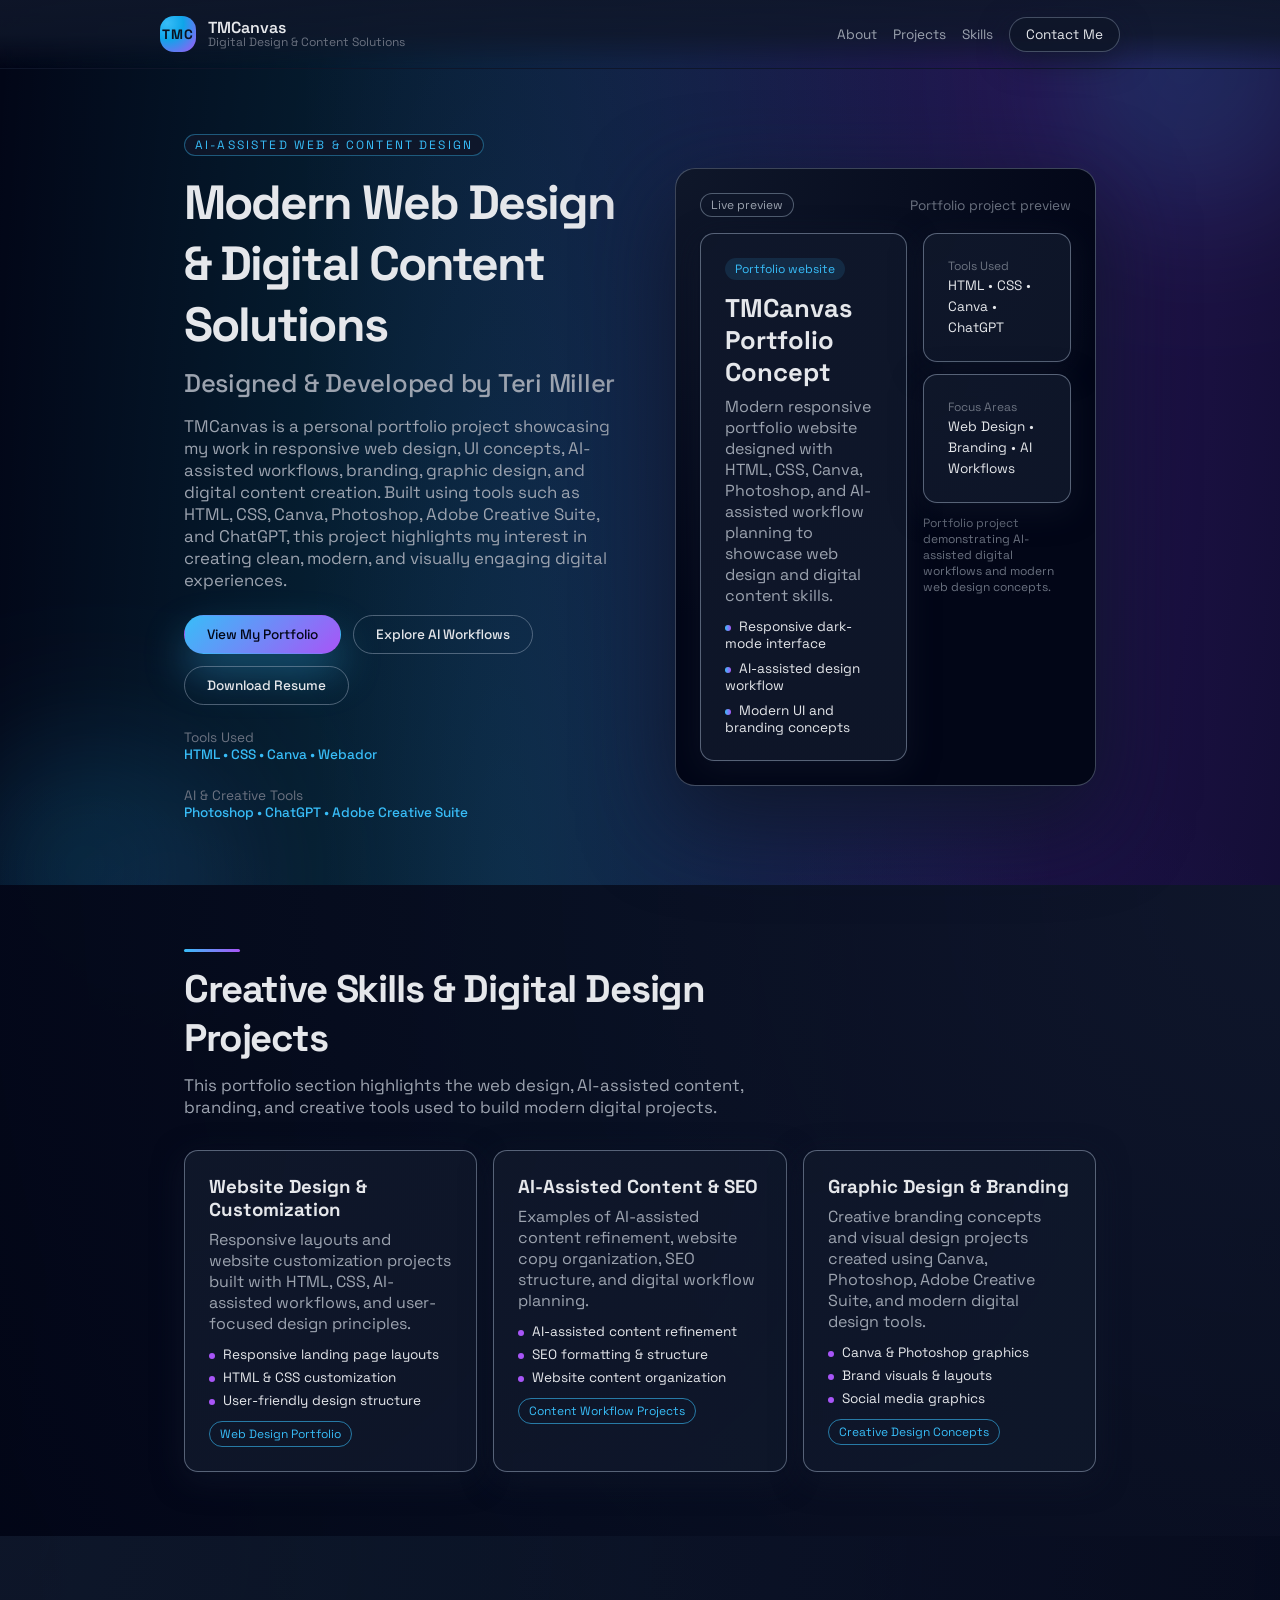
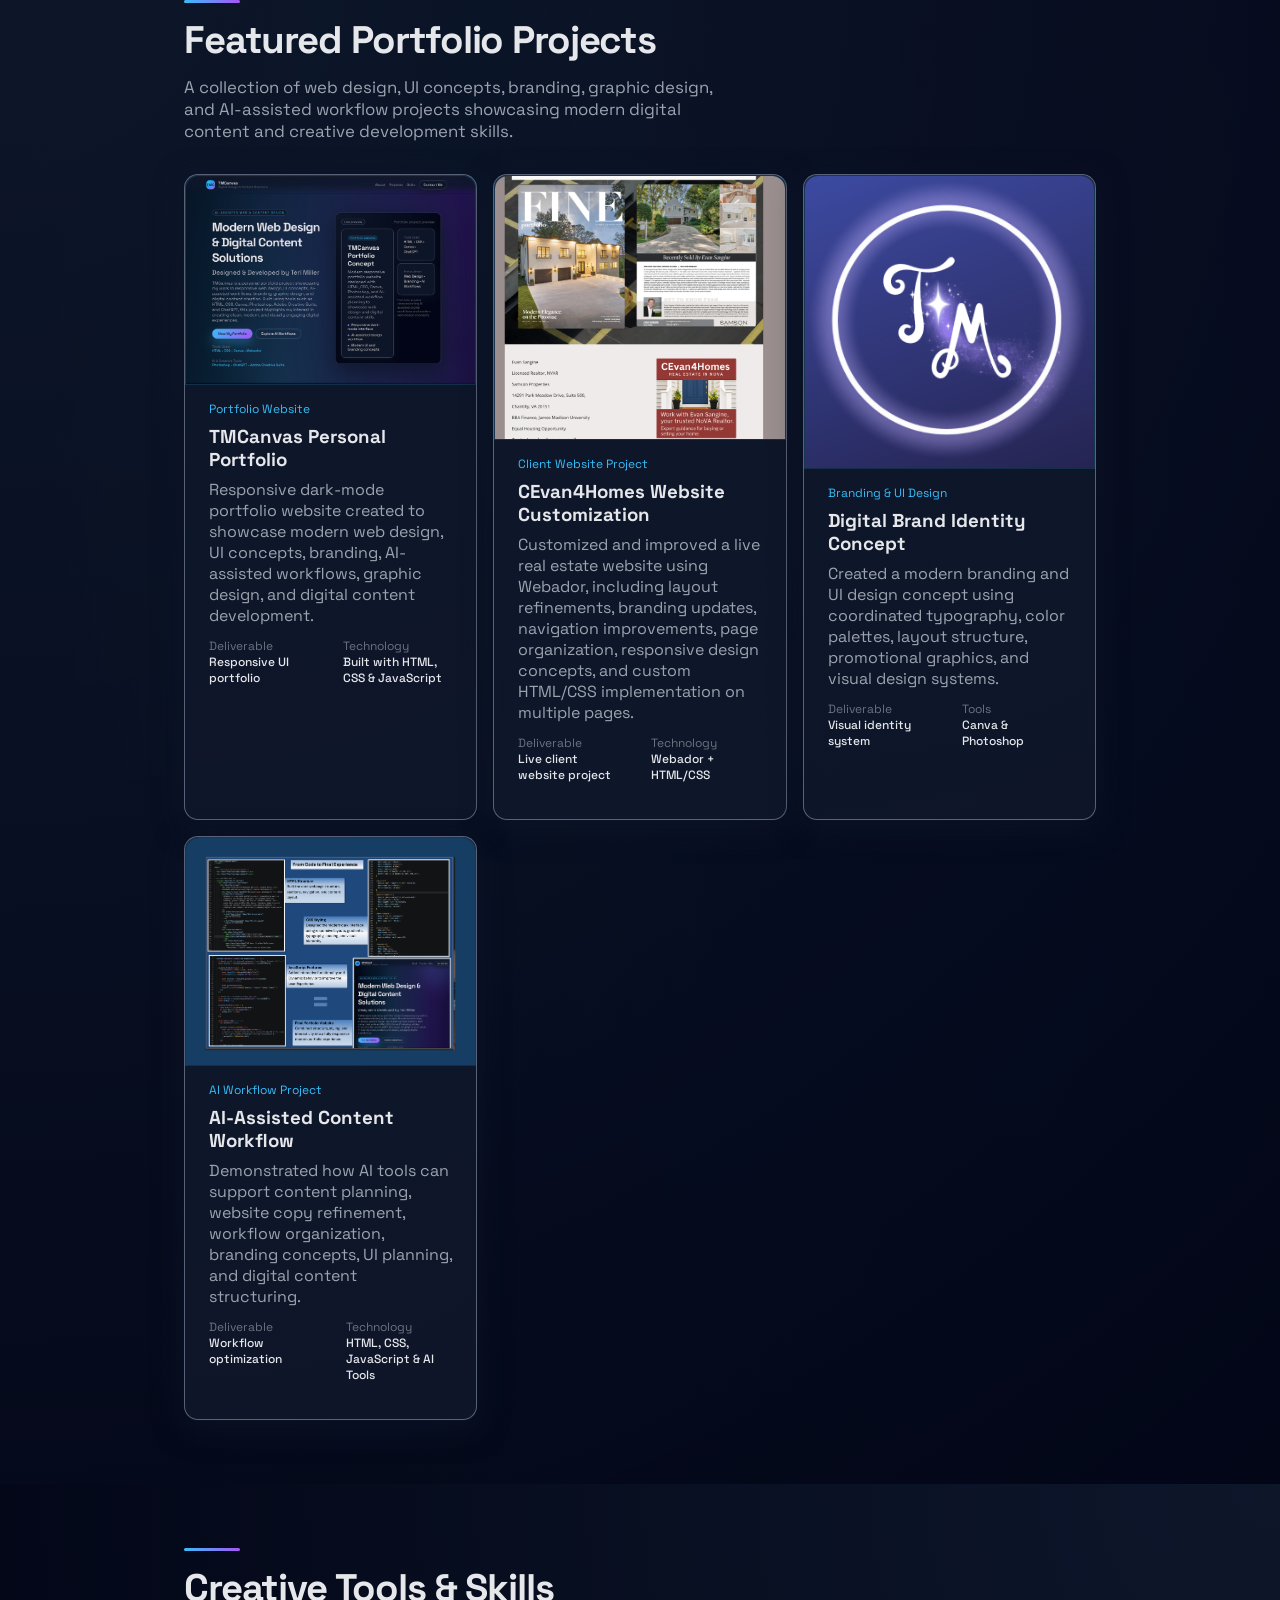
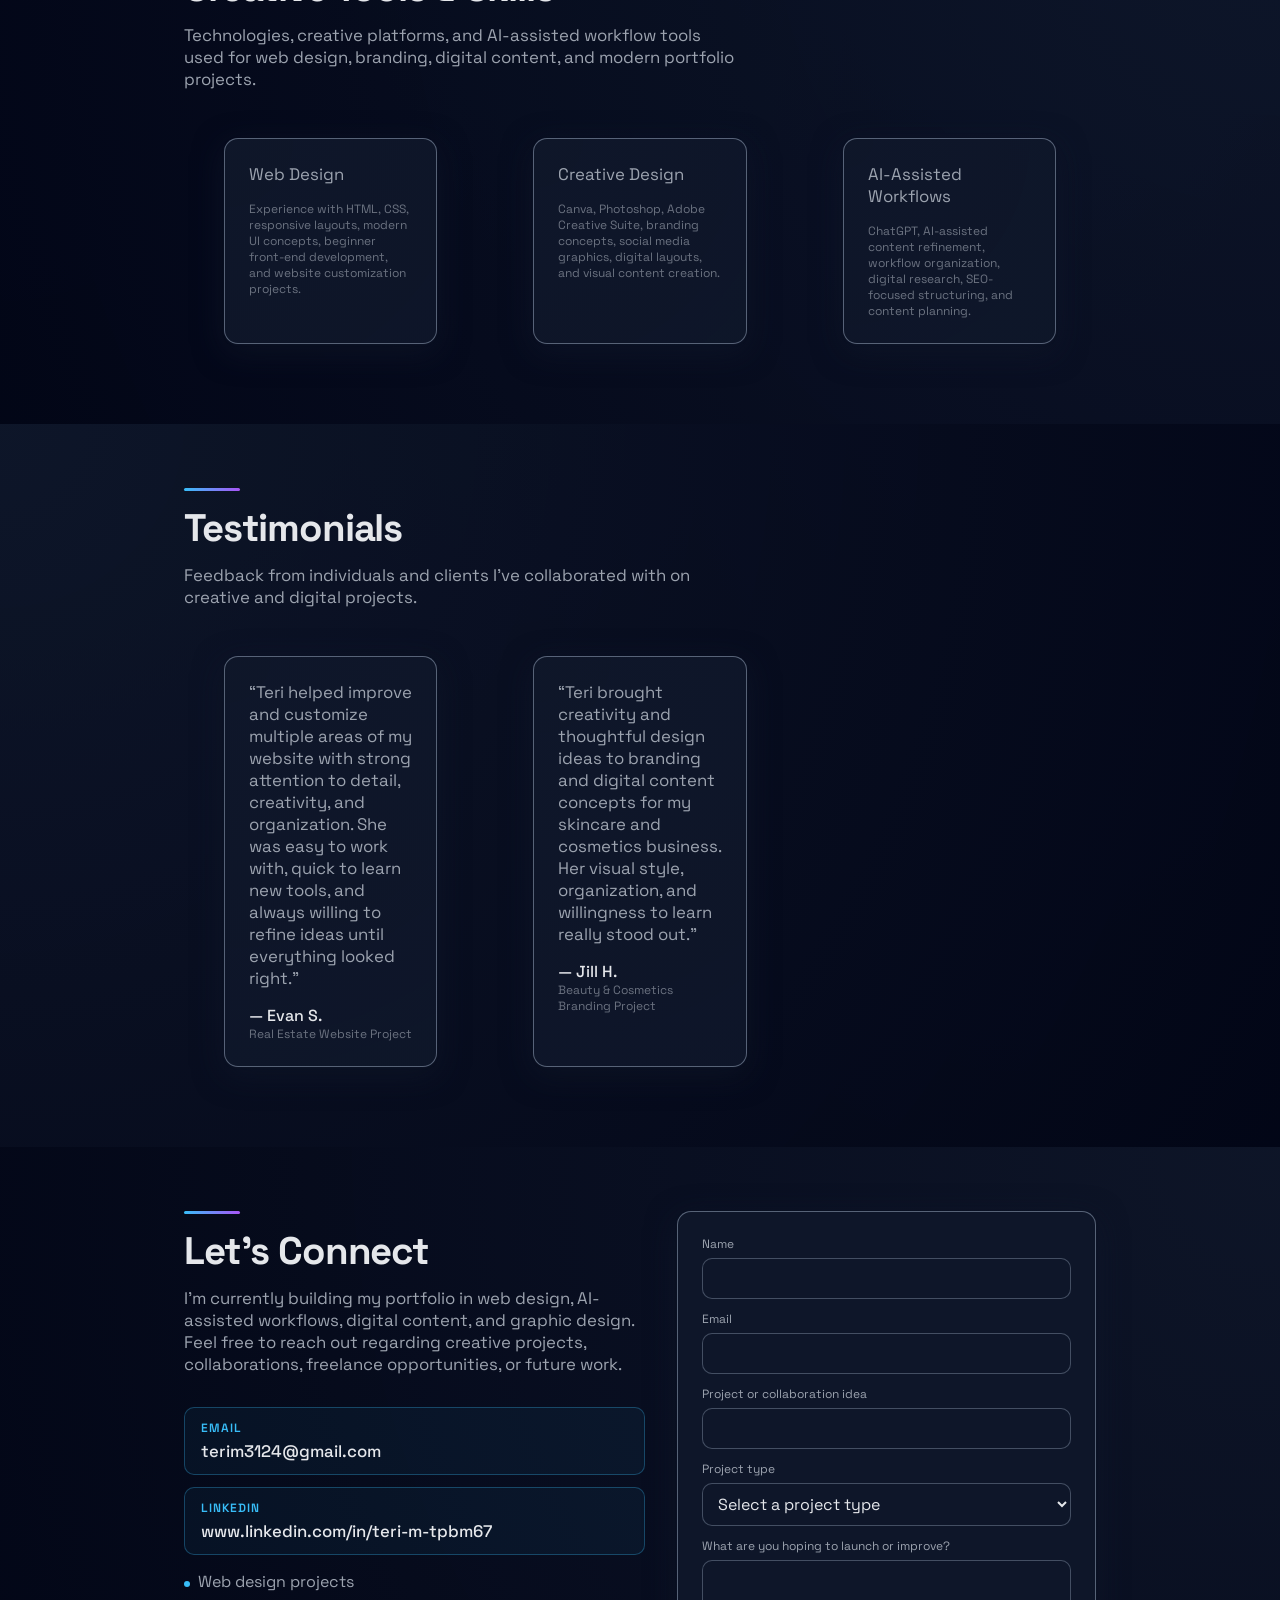
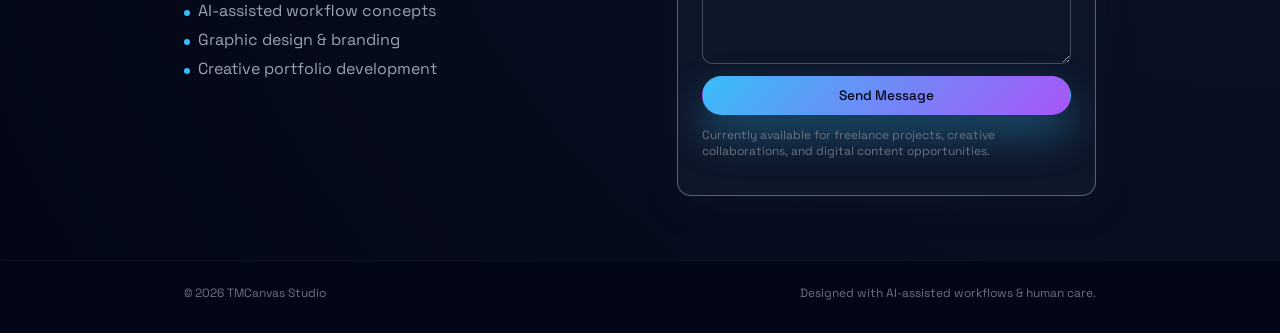
==== commit 7a8ff87b: "Rearrange portfolio project images" ====
--- a/index.html
+++ b/index.html
@@ -4,13 +4,41 @@
     <meta charset="UTF-8" />
     <meta name="viewport" content="width=device-width, initial-scale=1" />
     <title>TMCanvas Studio · AI-Assisted Web & Content Design</title>
-    <link rel="stylesheet" href="style.css" />
-    <link rel="preconnect" href="https://fonts.googleapis.com" />
-    <link rel="preconnect" href="https://fonts.gstatic.com" crossorigin />
-    <link
-      href="https://fonts.googleapis.com/css2?family=Space+Grotesk:wght@400;500;600;700&display=swap"
-      rel="stylesheet"
-    />
+
+  <!-- Open Graph (LinkedIn, Facebook, etc.) -->
+  <meta property="og:title" content="TMCanvas Portfolio" />
+  <meta
+    property="og:description"
+    content="Web design, front-end development, branding, and digital content projects by Teri Miller."
+  />
+  <meta
+    property="og:image"
+    content="https://teri28.github.io/tmcanvas-portfolio/images/tm-homepage.jpeg"
+  />
+  <meta
+    property="og:url"
+    content="https://teri28.github.io/tmcanvas-portfolio/"
+  />
+  <meta property="og:type" content="website" />
+
+  <!-- Twitter/X -->
+  <meta name="twitter:card" content="summary_large_image" />
+  <meta name="twitter:title" content="TMCanvas Portfolio" />
+  <meta
+    name="twitter:description"
+    content="Web design, front-end development, branding, and digital content projects by Teri Miller."
+  />
+  <meta
+    name="twitter:image"
+    content="https://teri28.github.io/tmcanvas-portfolio/images/tm-homepage.jpeg"
+  />
+  <link rel="stylesheet" href="style.css" />
+  <link rel="preconnect" href="https://fonts.googleapis.com" />
+  <link rel="preconnect" href="https://fonts.gstatic.com" crossorigin />
+  <link
+    href="https://fonts.googleapis.com/css2?family=Space+Grotesk:wght@400;500;600;700&display=swap"
+    rel="stylesheet"
+  />
   </head>
   <body class="gradient-mesh">
     <!-- SECTION: Header -->
@@ -199,7 +227,31 @@
           </header>
 
           <div class="grid portfolio-grid">
-            <article class="card portfolio-card shadow-soft">
+    
+             <article class="card portfolio-card shadow-soft">
+              <div class="portfolio-image-container">
+                <img src="images/tm-homepage.jpeg" alt="TMCanvas personal portfolio homepage screenshot" class="portfolio-image" />
+              </div>
+              <div class="portfolio-tag">Portfolio Website</div>
+              <h3>TMCanvas Personal Portfolio</h3>
+              <p>
+                Responsive dark-mode portfolio website created to showcase
+                modern web design, UI concepts, branding, AI-assisted workflows,
+                graphic design, and digital content development.
+              </p>
+              <dl class="portfolio-meta">
+                <div>
+                  <dt>Deliverable</dt>
+                  <dd>Responsive UI portfolio</dd>
+                </div>
+                <div>
+                  <dt>Technology</dt>
+                  <dd>Built with HTML, CSS &amp; JavaScript</dd>
+                </div>
+              </dl>
+              </article>
+
+               <article class="card portfolio-card shadow-soft">
               <div class="portfolio-image-container">
                 <img src="images/evan-branding-project.jpeg" alt="CEvan4Homes website customization and branding project" class="portfolio-image" />
               </div>
@@ -221,29 +273,7 @@
                   <dd>Webador + HTML/CSS</dd>
                 </div>
               </dl>
-            </article>
-
-            <article class="card portfolio-card shadow-soft">
-              <div class="portfolio-image-container">
-                <img src="images/tm-homepage.jpeg" alt="TMCanvas personal portfolio homepage screenshot" class="portfolio-image" />
-              </div>
-              <div class="portfolio-tag">Portfolio Website</div>
-              <h3>TMCanvas Personal Portfolio</h3>
-              <p>
-                Responsive dark-mode portfolio website created to showcase
-                modern web design, UI concepts, branding, AI-assisted workflows,
-                graphic design, and digital content development.
-              </p>
-              <dl class="portfolio-meta">
-                <div>
-                  <dt>Deliverable</dt>
-                  <dd>Responsive UI portfolio</dd>
-                </div>
-                <div>
-                  <dt>Technology</dt>
-                  <dd>Built with HTML, CSS &amp; JavaScript</dd>
-                </div>
-              </dl>
+            
             </article>
 
             <article class="card portfolio-card shadow-soft">
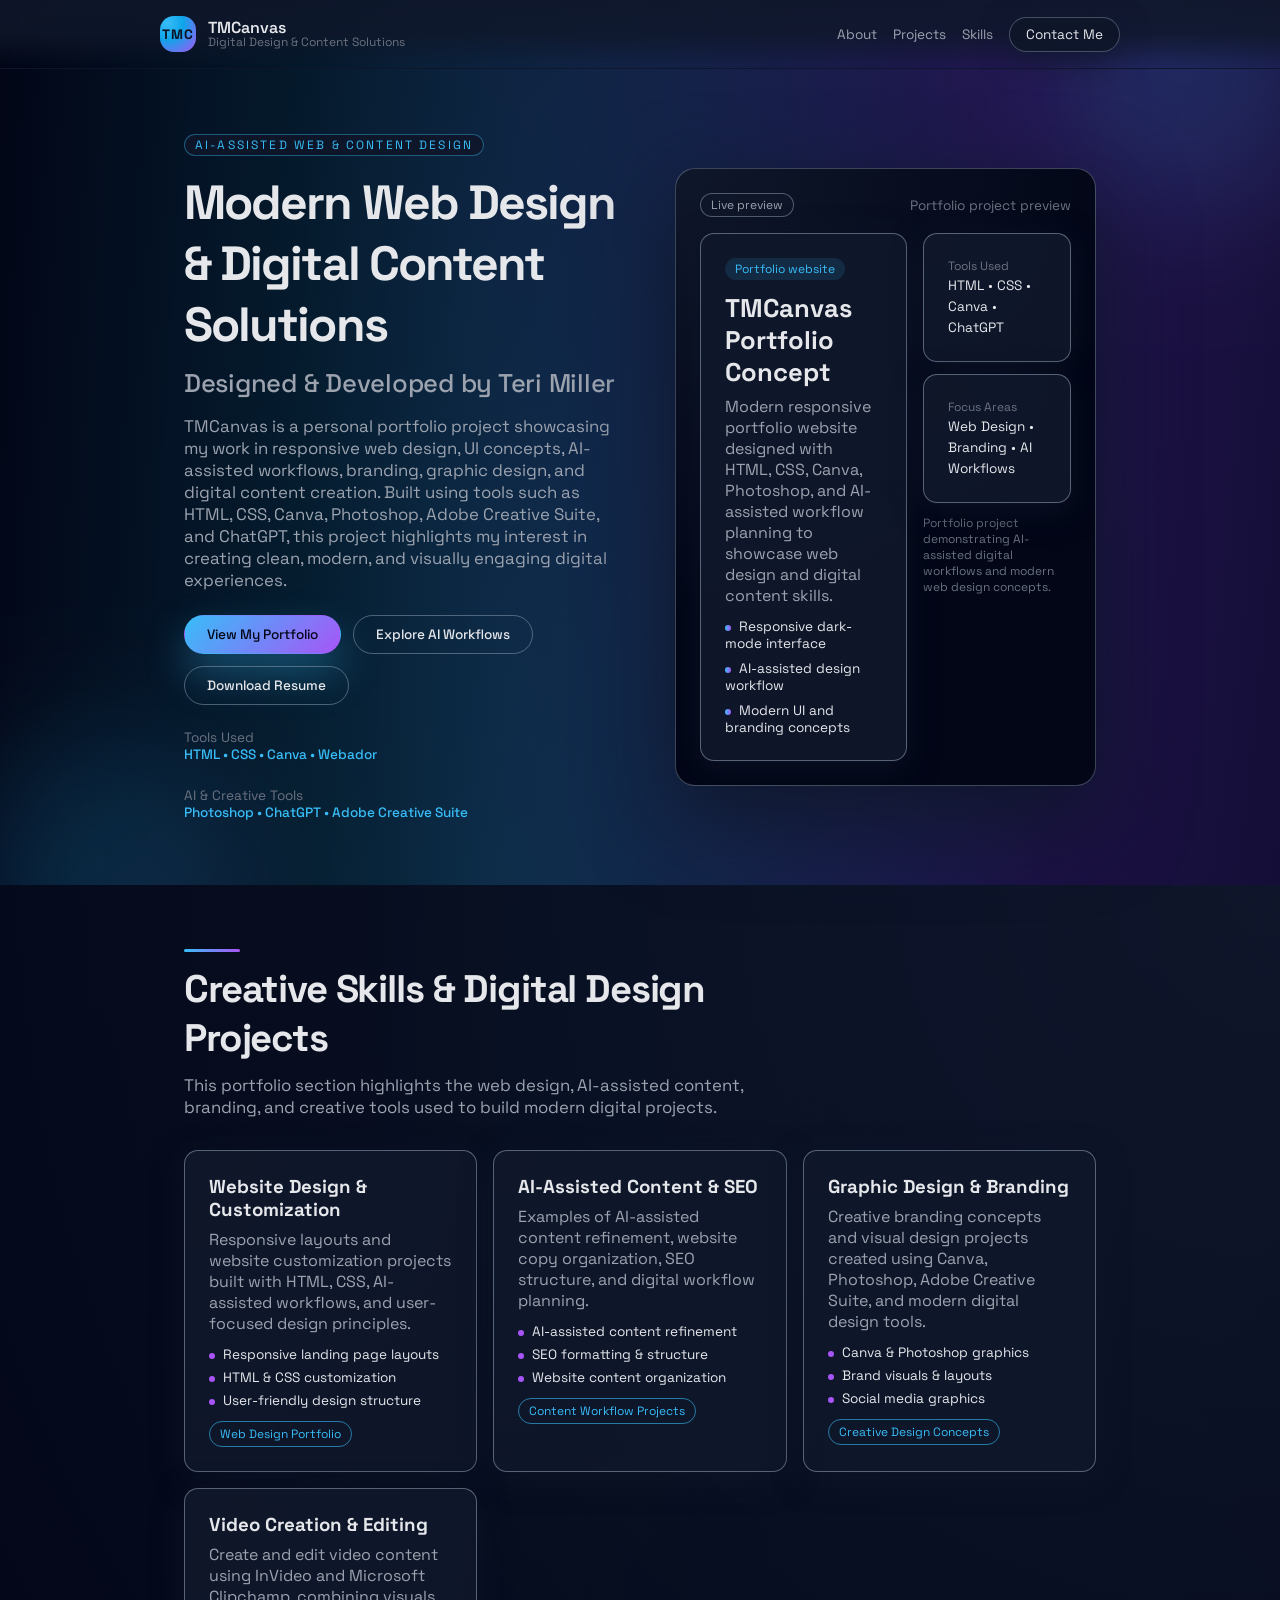
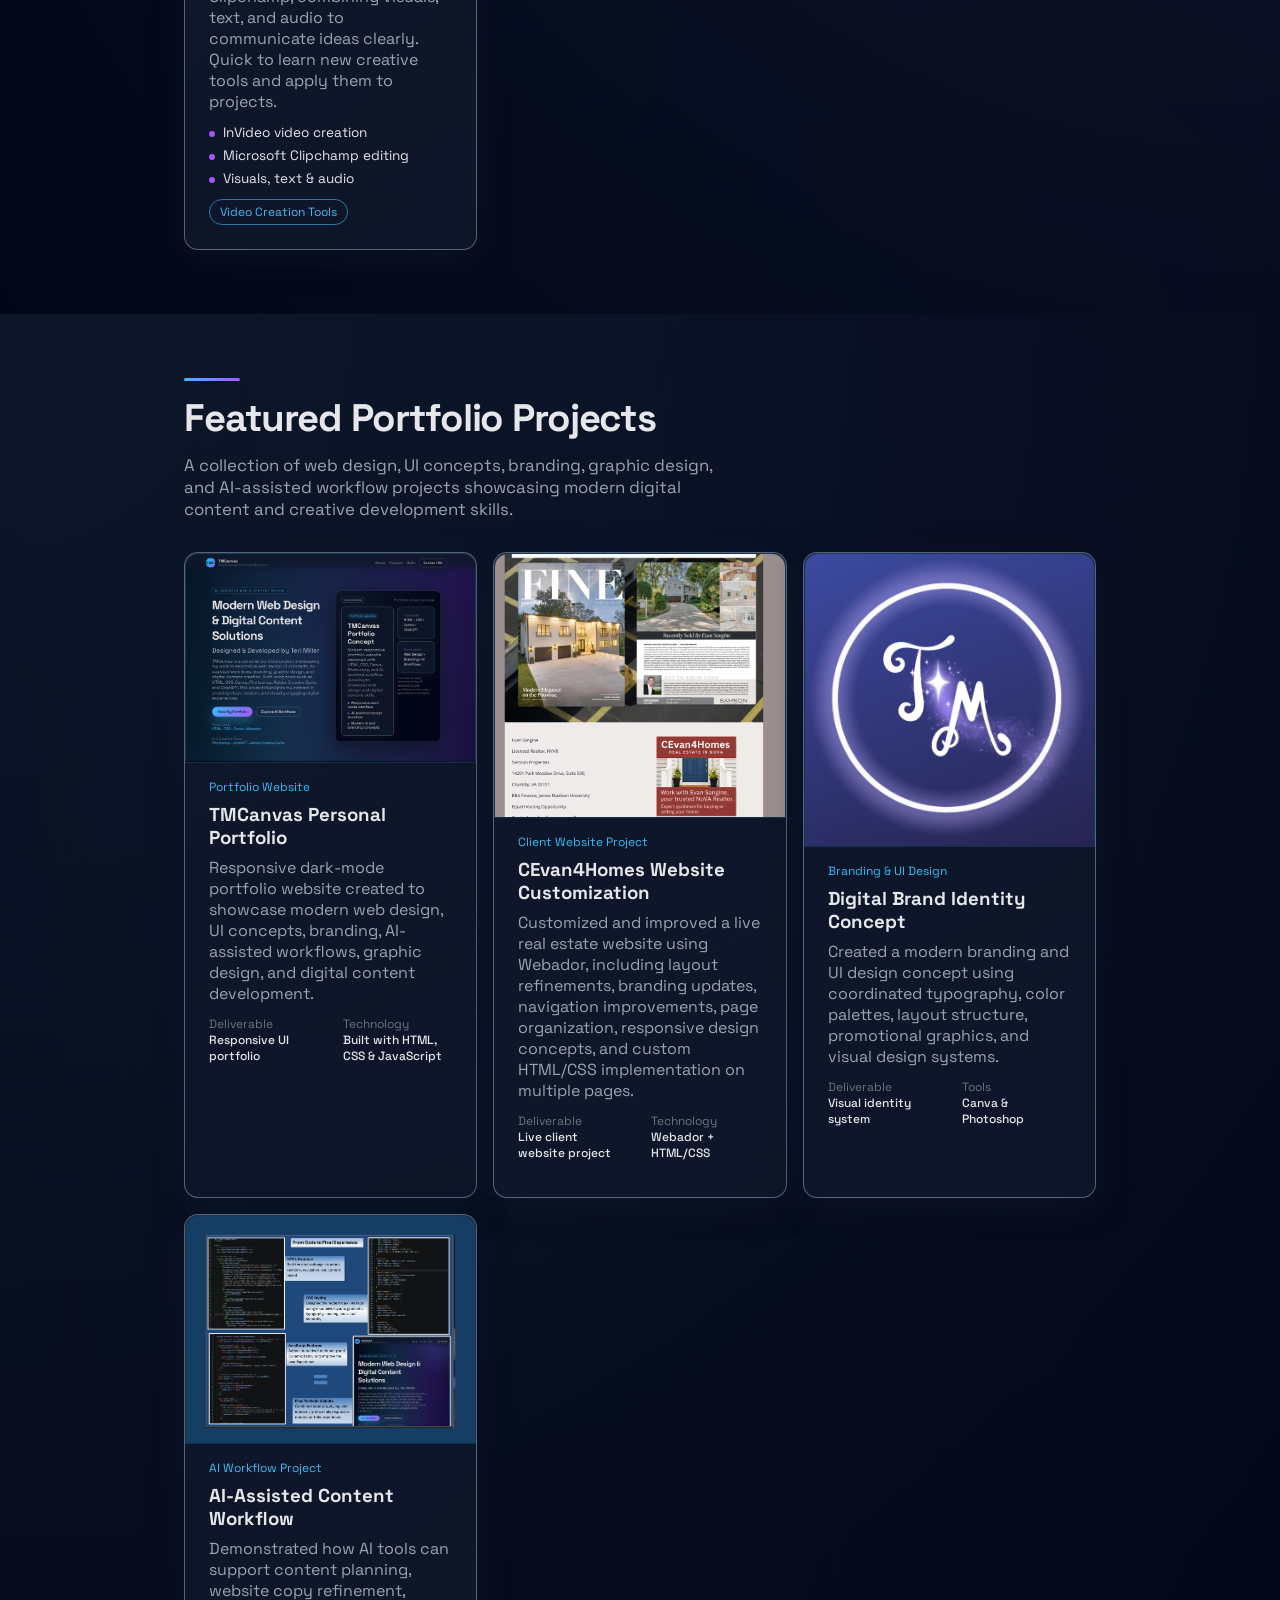
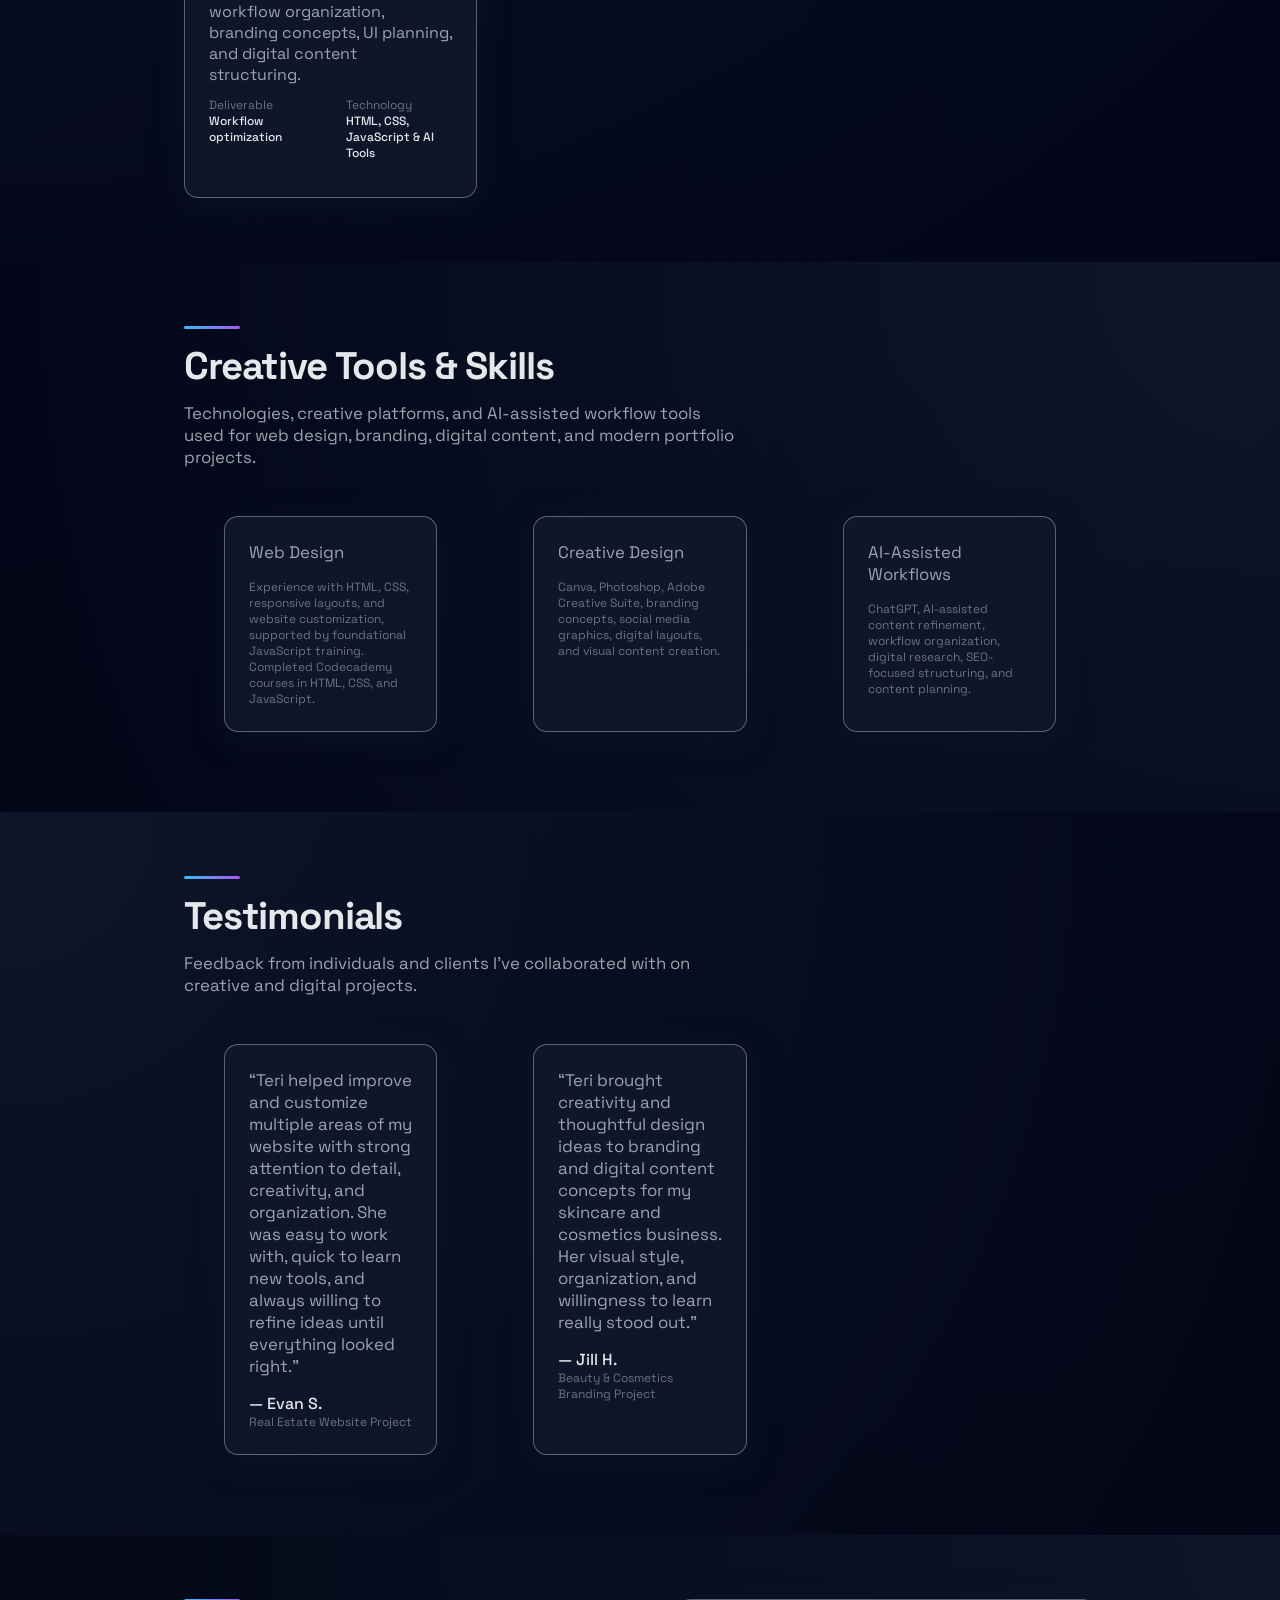
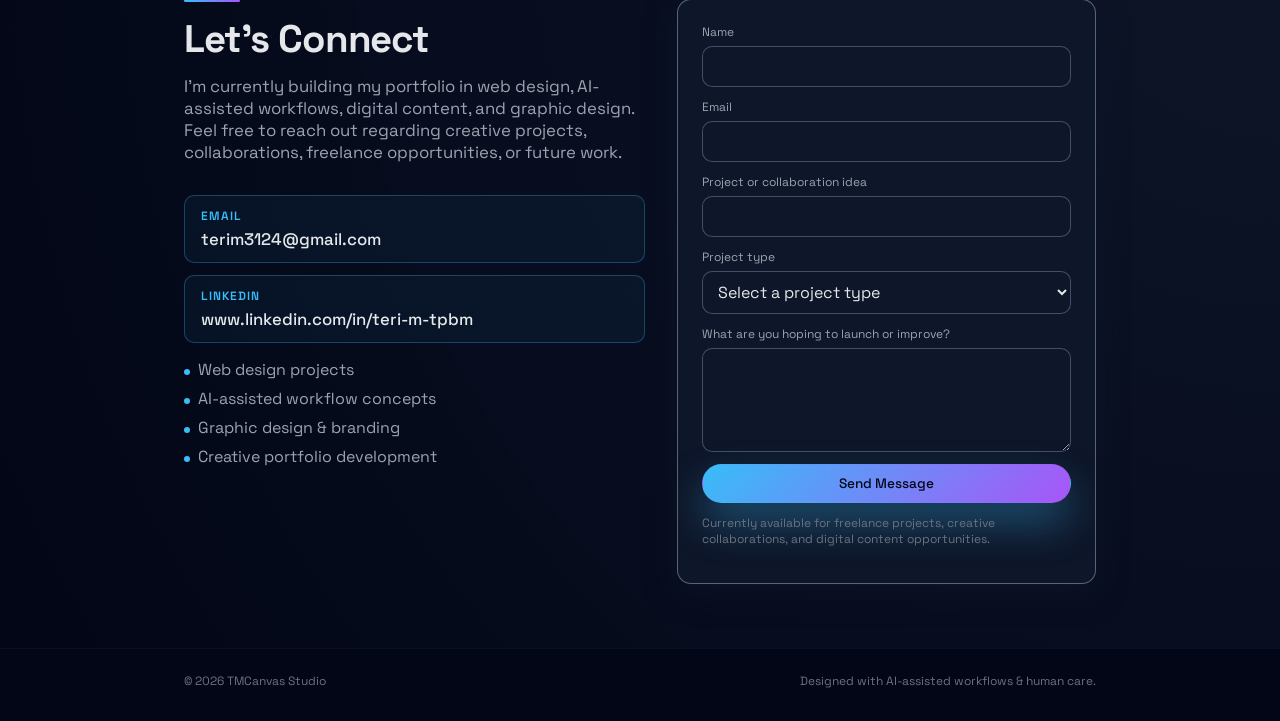
==== commit 63458fa9: "Update portfolio skills, contact details, and resume" ====
--- a/index.html
+++ b/index.html
@@ -209,6 +209,21 @@
               </ul>
               <span class="pill pill-alt">Creative Design Concepts</span>
             </article>
+            <article class="card service-card shadow-soft">
+  <h3>Video Creation &amp; Editing</h3>
+  <p>
+    Create and edit video content using InVideo and Microsoft
+    Clipchamp, combining visuals, text, and audio to communicate
+    ideas clearly. Quick to learn new creative tools and apply
+    them to projects.
+  </p>
+  <ul>
+    <li>InVideo video creation</li>
+    <li>Microsoft Clipchamp editing</li>
+    <li>Visuals, text &amp; audio</li>
+  </ul>
+  <span class="pill pill-alt">Video Creation Tools</span>
+</article>
           </div>
         </div>
       </section>
@@ -343,9 +358,7 @@
               <blockquote>Web Design</blockquote>
               <figcaption>
                 <span class="client-role">
-                  Experience with HTML, CSS, responsive layouts, modern UI
-                  concepts, beginner front-end development, and website
-                  customization projects.
+                  Experience with HTML, CSS, responsive layouts, and website customization, supported by foundational JavaScript training. Completed Codecademy courses in HTML, CSS, and JavaScript.
                 </span>
               </figcaption>
             </figure>
@@ -438,9 +451,9 @@
   <span class="contact-link-label">Email</span>
   <span class="contact-link-value">terim3124@gmail.com</span>
 </a>
-              <a href="https://www.linkedin.com/in/teri-m-tpbm67" target="_blank" rel="noopener noreferrer" class="contact-link">
+              <a href="https://www.linkedin.com/in/teri-m-tpbm" target="_blank" rel="noopener noreferrer" class="contact-link">
                 <span class="contact-link-label">LinkedIn</span>
-                <span class="contact-link-value">www.linkedin.com/in/teri-m-tpbm67</span>
+                <span class="contact-link-value">www.linkedin.com/in/teri-m-tpbm</span>
               </a>
             </div>
             <ul class="contact-highlights">
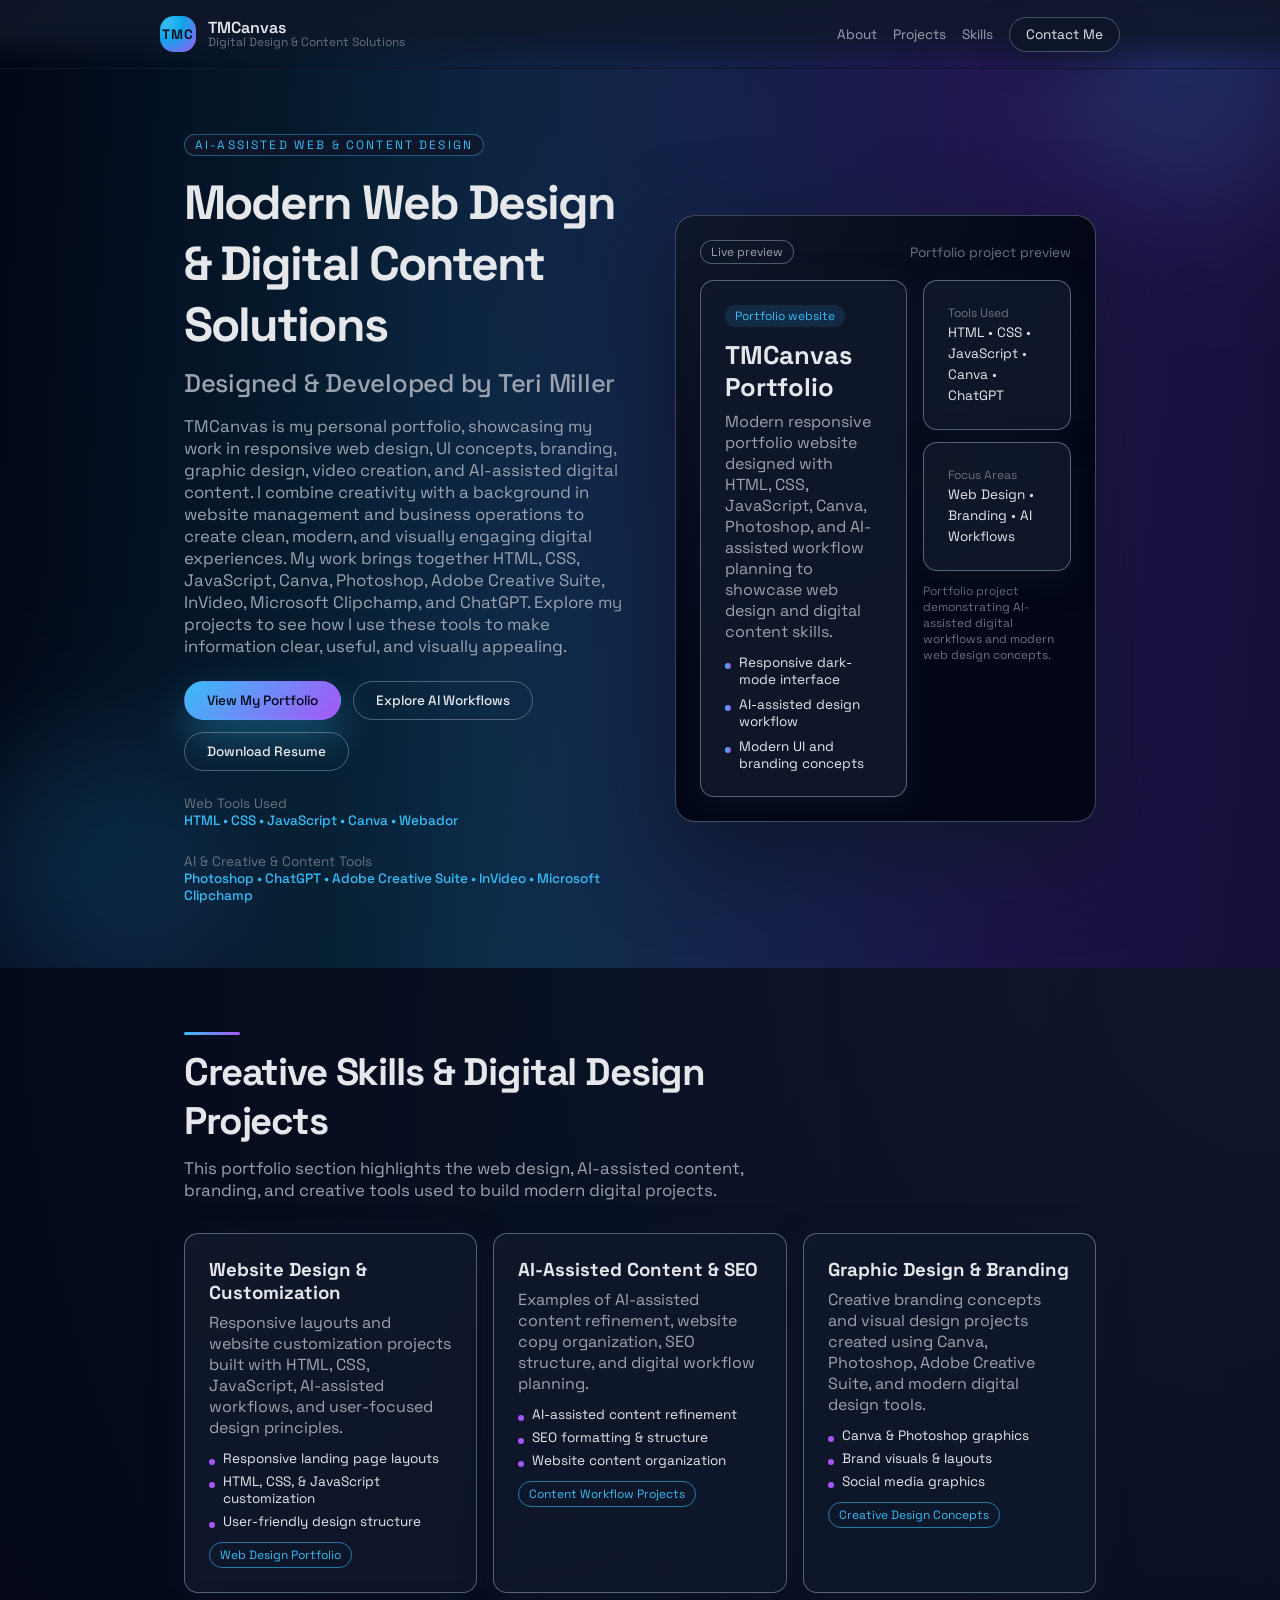
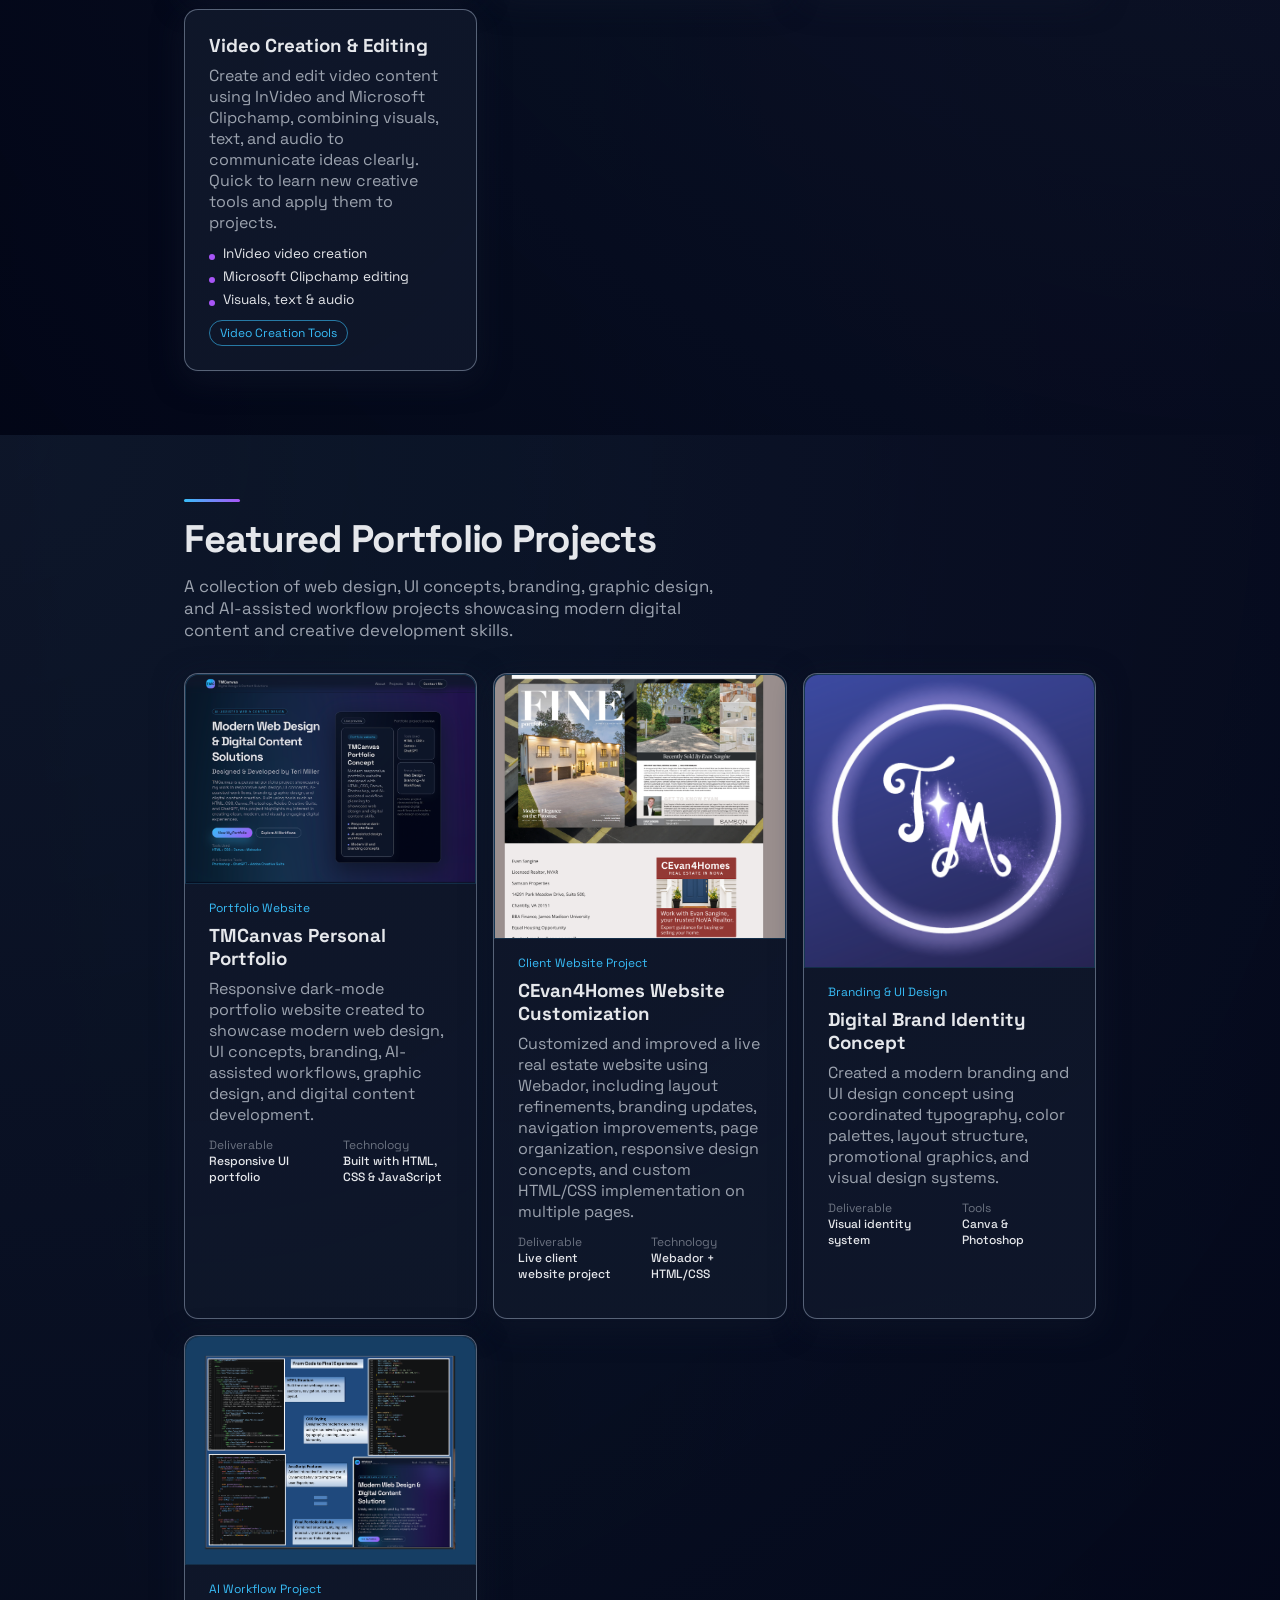
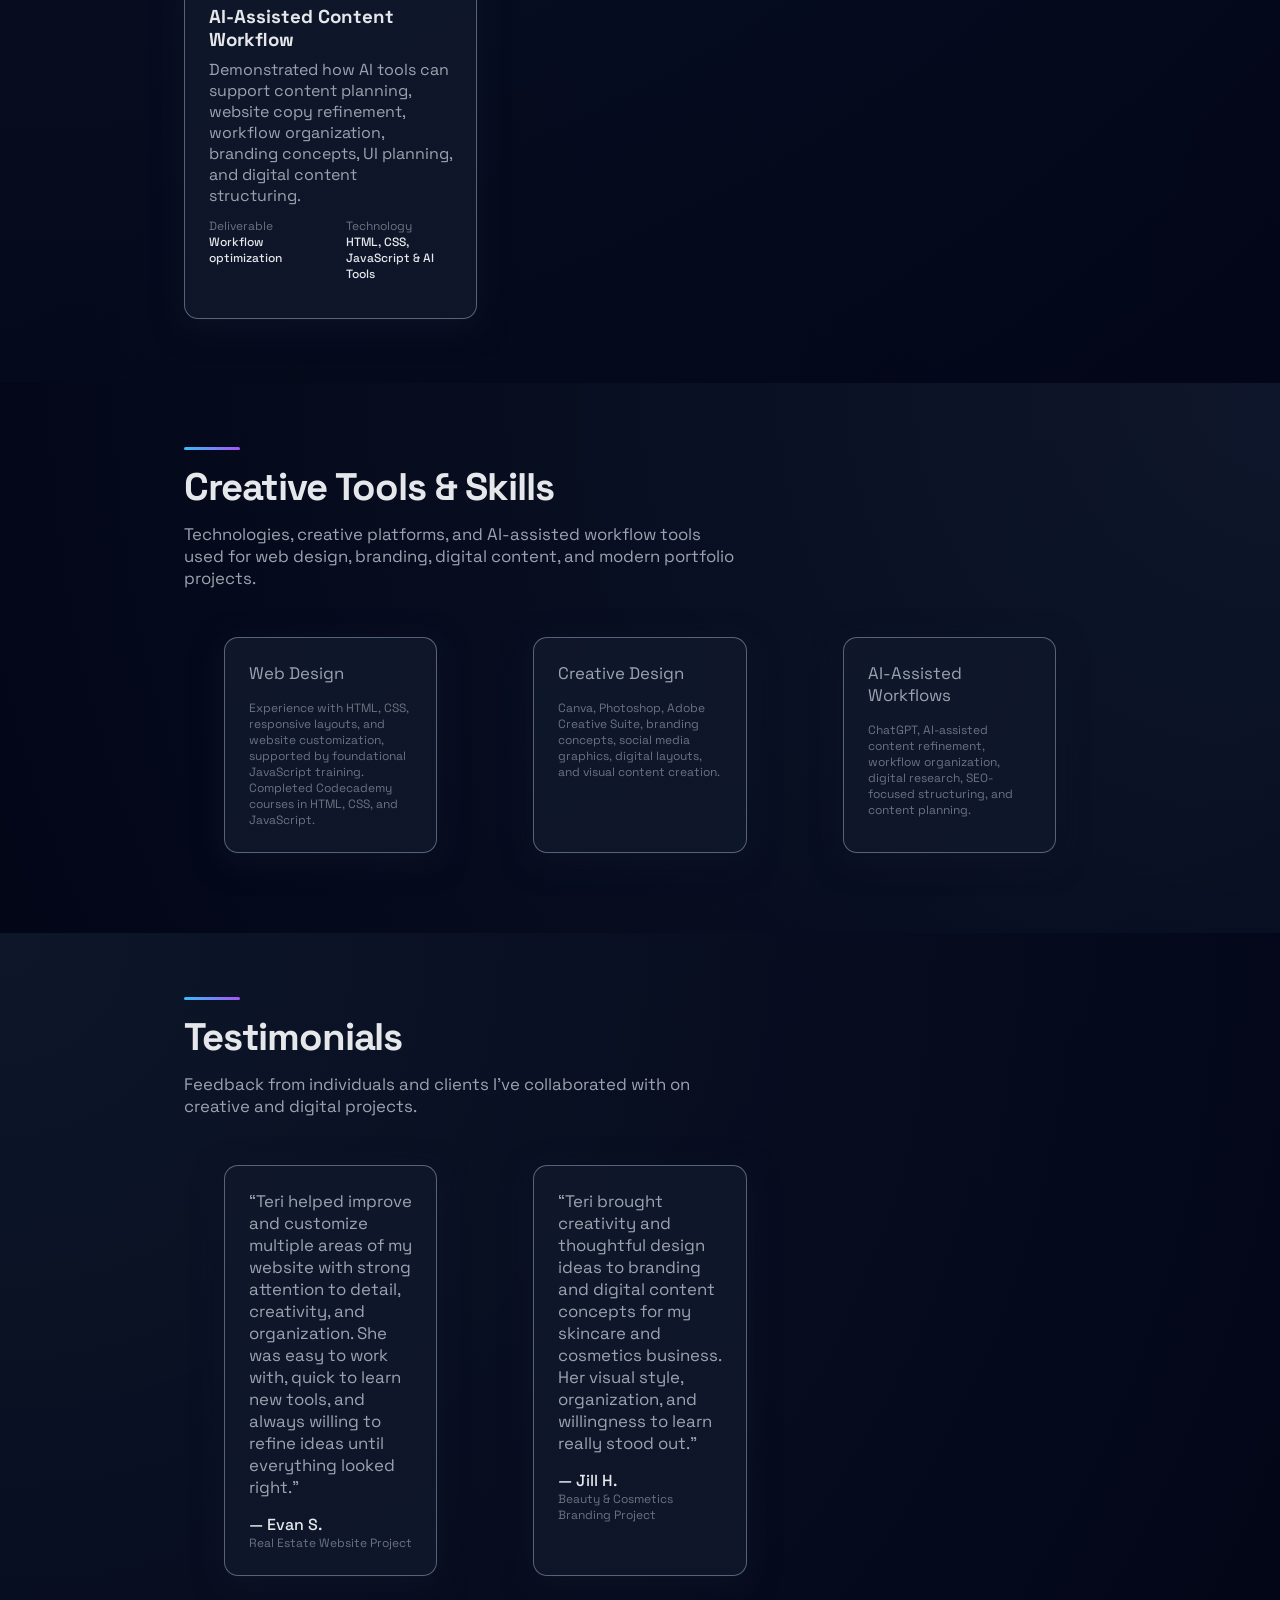
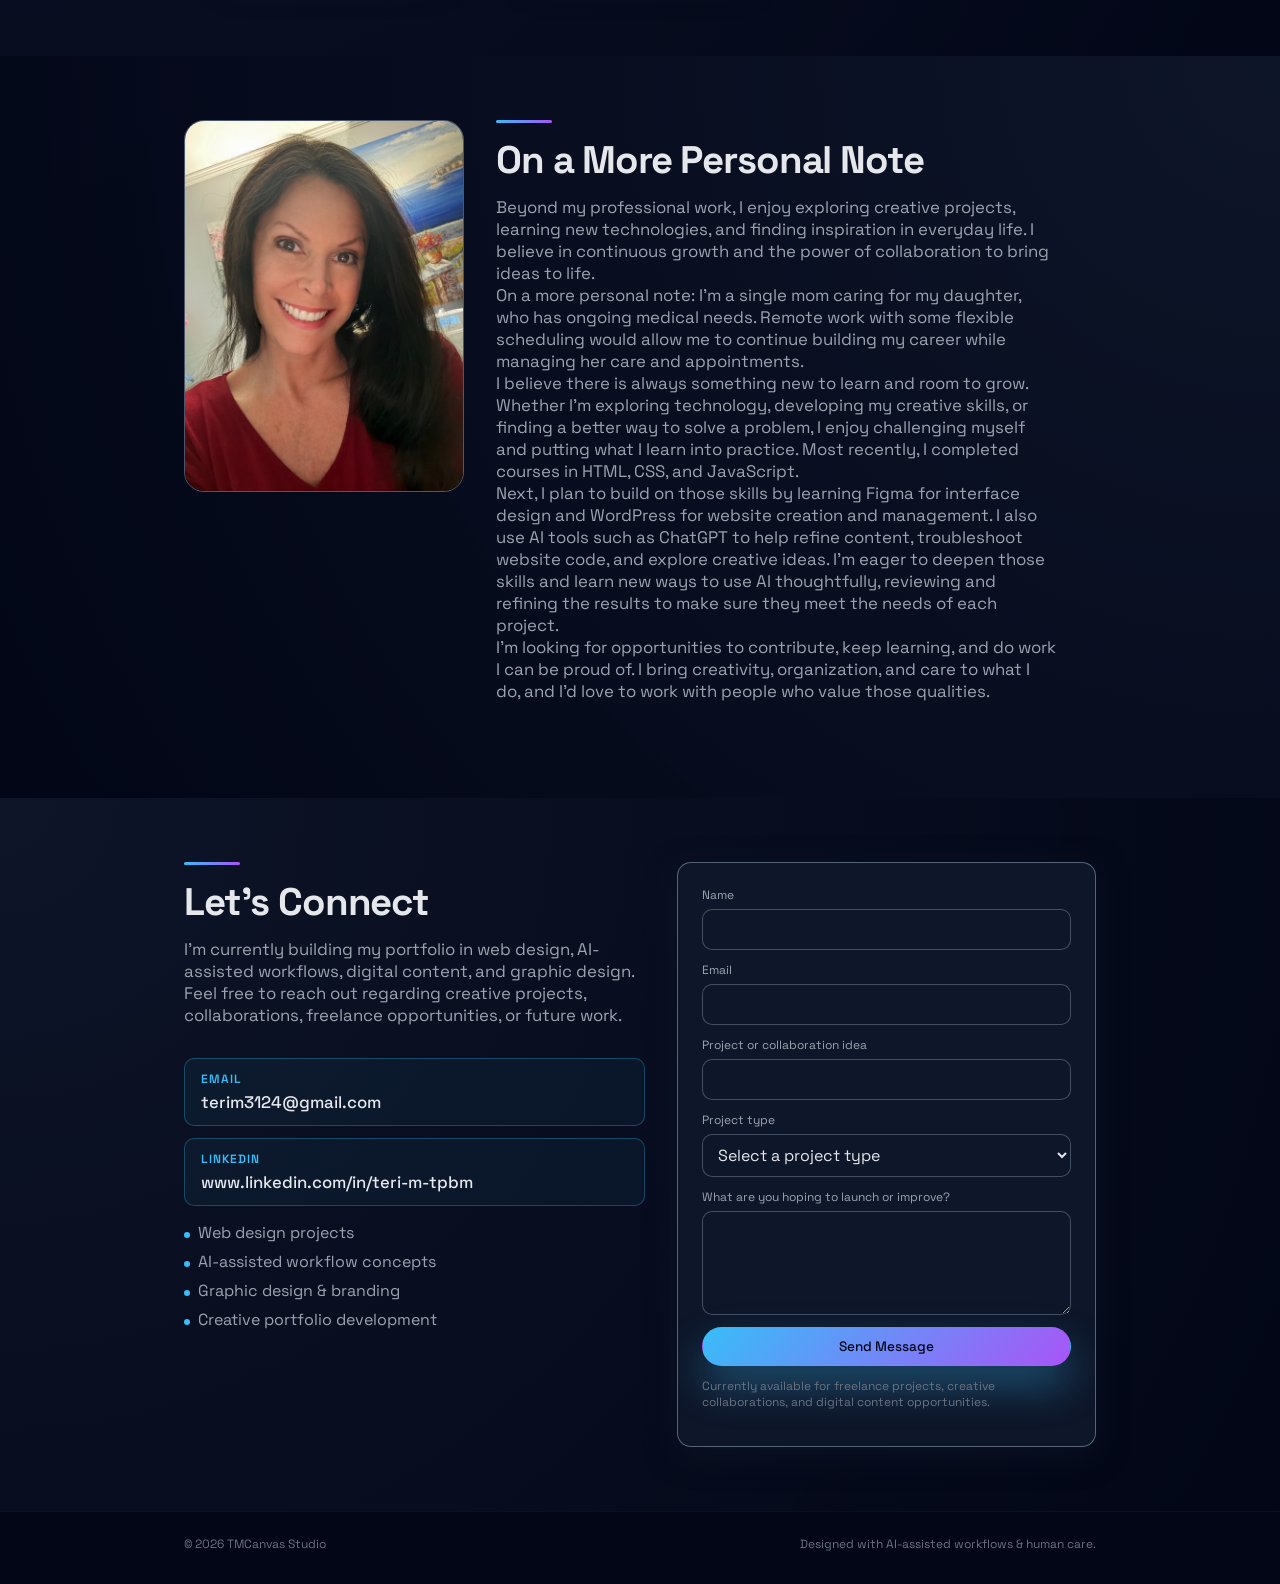
==== commit 9ec3e6d5: "Update portfolio content, personal section, photo, and styling" ====
--- a/index.html
+++ b/index.html
@@ -75,12 +75,10 @@
             <h1>Modern Web Design &amp; Digital Content Solutions</h1>
             <div class="creator-subtitle">Designed &amp; Developed by Teri Miller</div>
             <p class="hero-subtitle">
-              TMCanvas is a personal portfolio project showcasing my work in
-              responsive web design, UI concepts, AI-assisted workflows,
-              branding, graphic design, and digital content creation. Built
-              using tools such as HTML, CSS, Canva, Photoshop, Adobe Creative
-              Suite, and ChatGPT, this project highlights my interest in
-              creating clean, modern, and visually engaging digital experiences.
+              TMCanvas is my personal portfolio, showcasing my work in responsive web design, UI concepts, branding, graphic design, video creation, and AI-assisted digital content. I combine creativity with a background in website management and business operations to create clean, modern, and visually engaging digital experiences.
+
+My work brings together HTML, CSS, JavaScript, Canva, Photoshop, Adobe Creative Suite, InVideo, Microsoft Clipchamp, and ChatGPT. Explore my projects to see how I use these tools to make information clear, useful, and visually appealing.
+
             </p>
             <div class="hero-actions">
               <a href="#portfolio" class="btn btn-primary">
@@ -95,13 +93,13 @@
             </div>
             <div class="hero-meta">
               <div class="meta-item">
-                <span class="meta-label">Tools Used</span>
-                <span class="meta-value">HTML • CSS • Canva • Webador</span>
+                <span class="meta-label">Web Tools Used</span>
+                <span class="meta-value">HTML • CSS • JavaScript • Canva • Webador</span>
               </div>
               <div class="meta-item">
-                <span class="meta-label">AI &amp; Creative Tools</span>
+                <span class="meta-label">AI &amp; Creative & Content Tools</span>
                 <span class="meta-value"
-                  >Photoshop • ChatGPT • Adobe Creative Suite</span
+                  >Photoshop • ChatGPT • Adobe Creative Suite • InVideo • Microsoft Clipchamp</span
                 >
               </div>
             </div>
@@ -118,9 +116,9 @@
                   <div class="hero-card-top">
                     <span class="hero-tag">Portfolio website</span>
                   </div>
-                  <h2>TMCanvas Portfolio Concept</h2>
+                  <h2>TMCanvas Portfolio</h2>
                   <p>
-                    Modern responsive portfolio website designed with HTML, CSS,
+                    Modern responsive portfolio website designed with HTML, CSS, JavaScript, 
                     Canva, Photoshop, and AI-assisted workflow planning to
                     showcase web design and digital content skills.
                   </p>
@@ -134,7 +132,7 @@
               <aside class="hero-grid-side">
                 <div class="mini-metric shadow-soft">
                   <span class="mini-label">Tools Used</span>
-                  <span class="mini-value">HTML • CSS • Canva • ChatGPT</span>
+                  <span class="mini-value">HTML • CSS • JavaScript • Canva • ChatGPT</span>
                 </div>
                 <div class="mini-metric shadow-soft">
                   <span class="mini-label">Focus Areas</span>
@@ -170,12 +168,12 @@
               <h3>Website Design &amp; Customization</h3>
               <p>
                 Responsive layouts and website customization projects built with
-                HTML, CSS, AI-assisted workflows, and user-focused design
+                HTML, CSS, JavaScript, AI-assisted workflows, and user-focused design
                 principles.
               </p>
               <ul>
                 <li>Responsive landing page layouts</li>
-                <li>HTML &amp; CSS customization</li>
+                <li>HTML, CSS, &amp; JavaScript customization</li>
                 <li>User-friendly design structure</li>
               </ul>
               <span class="pill pill-alt">Web Design Portfolio</span>
@@ -429,6 +427,52 @@
               </figcaption>
             </figure>
           </div>
+        </div>
+      </section>
+
+      <!-- SECTION: About -->
+      <section id="about" class="section">
+        <div class="container personal-layout">
+          <img
+          src="images/TT.png"
+      alt="Teri Miller"
+      class="personal-photo"
+      loading="lazy"
+    />
+          <header class="section-header">
+            <div class="accent-line"></div>
+            <h2>On a More Personal Note</h2>
+            <p>
+              Beyond my professional work, I enjoy exploring creative projects,
+              learning new technologies, and finding inspiration in everyday life.
+              I believe in continuous growth and the power of collaboration to
+              bring ideas to life.
+            </p>
+            <p>
+  On a more personal note: I’m a single mom caring for my daughter, who has ongoing
+  medical needs. Remote work with some flexible scheduling would
+  allow me to continue building my career while managing
+  her care and appointments.
+</p>
+<p>
+  I believe there is always something new to learn and room
+  to grow. Whether I’m exploring technology, developing my
+  creative skills, or finding a better way to solve a problem,
+  I enjoy challenging myself and putting what I learn into
+  practice. Most recently, I completed courses in HTML, CSS,
+  and JavaScript. 
+</p>
+<p>
+  Next, I plan to build on those skills by learning Figma for interface design and WordPress for website creation and management. I also use AI tools such as ChatGPT to help refine content, troubleshoot website code, and explore creative ideas. I’m eager to deepen those skills and learn new ways to use AI thoughtfully, reviewing and refining the results to make sure they meet the needs of each project.
+</p>
+<p>
+  I’m looking for opportunities to contribute, keep learning,
+  and do work I can be proud of. I bring creativity,
+  organization, and care to what I do, and I’d love to work
+  with people who value those qualities.
+</p>
+    
+          </header>
         </div>
       </section>
 
--- a/style.css
+++ b/style.css
@@ -988,4 +988,50 @@
   .section {
     padding: var(--space-7) 0;
   }
-}
+  
+}
+/* Align wrapped bullet text in the skills cards */
+.service-card li {
+  position: relative;
+  padding-left: 14px;
+}
+
+.service-card li::before {
+  position: absolute;
+  left: 0;
+  top: 0.65em;
+  margin-right: 0;
+}
+
+/* Align wrapped text in the portfolio preview */
+.hero-list li {
+  position: relative;
+  padding-left: 14px;
+}
+
+.hero-list li::before {
+  position: absolute;
+  left: 0;
+  top: 0.65em;
+  margin-right: 0;
+}
+.personal-layout {
+  display: grid;
+  gap: 32px;
+  align-items: start;
+}
+
+.personal-photo {
+  display: block;
+  width: 100%;
+  max-width: 280px;
+  height: auto;
+  border-radius: 20px;
+  border: 1px solid rgba(148, 163, 184, 0.5);
+}
+
+@media (min-width: 900px) {
+  .personal-layout {
+    grid-template-columns: 280px minmax(0, 1fr);
+  }
+}
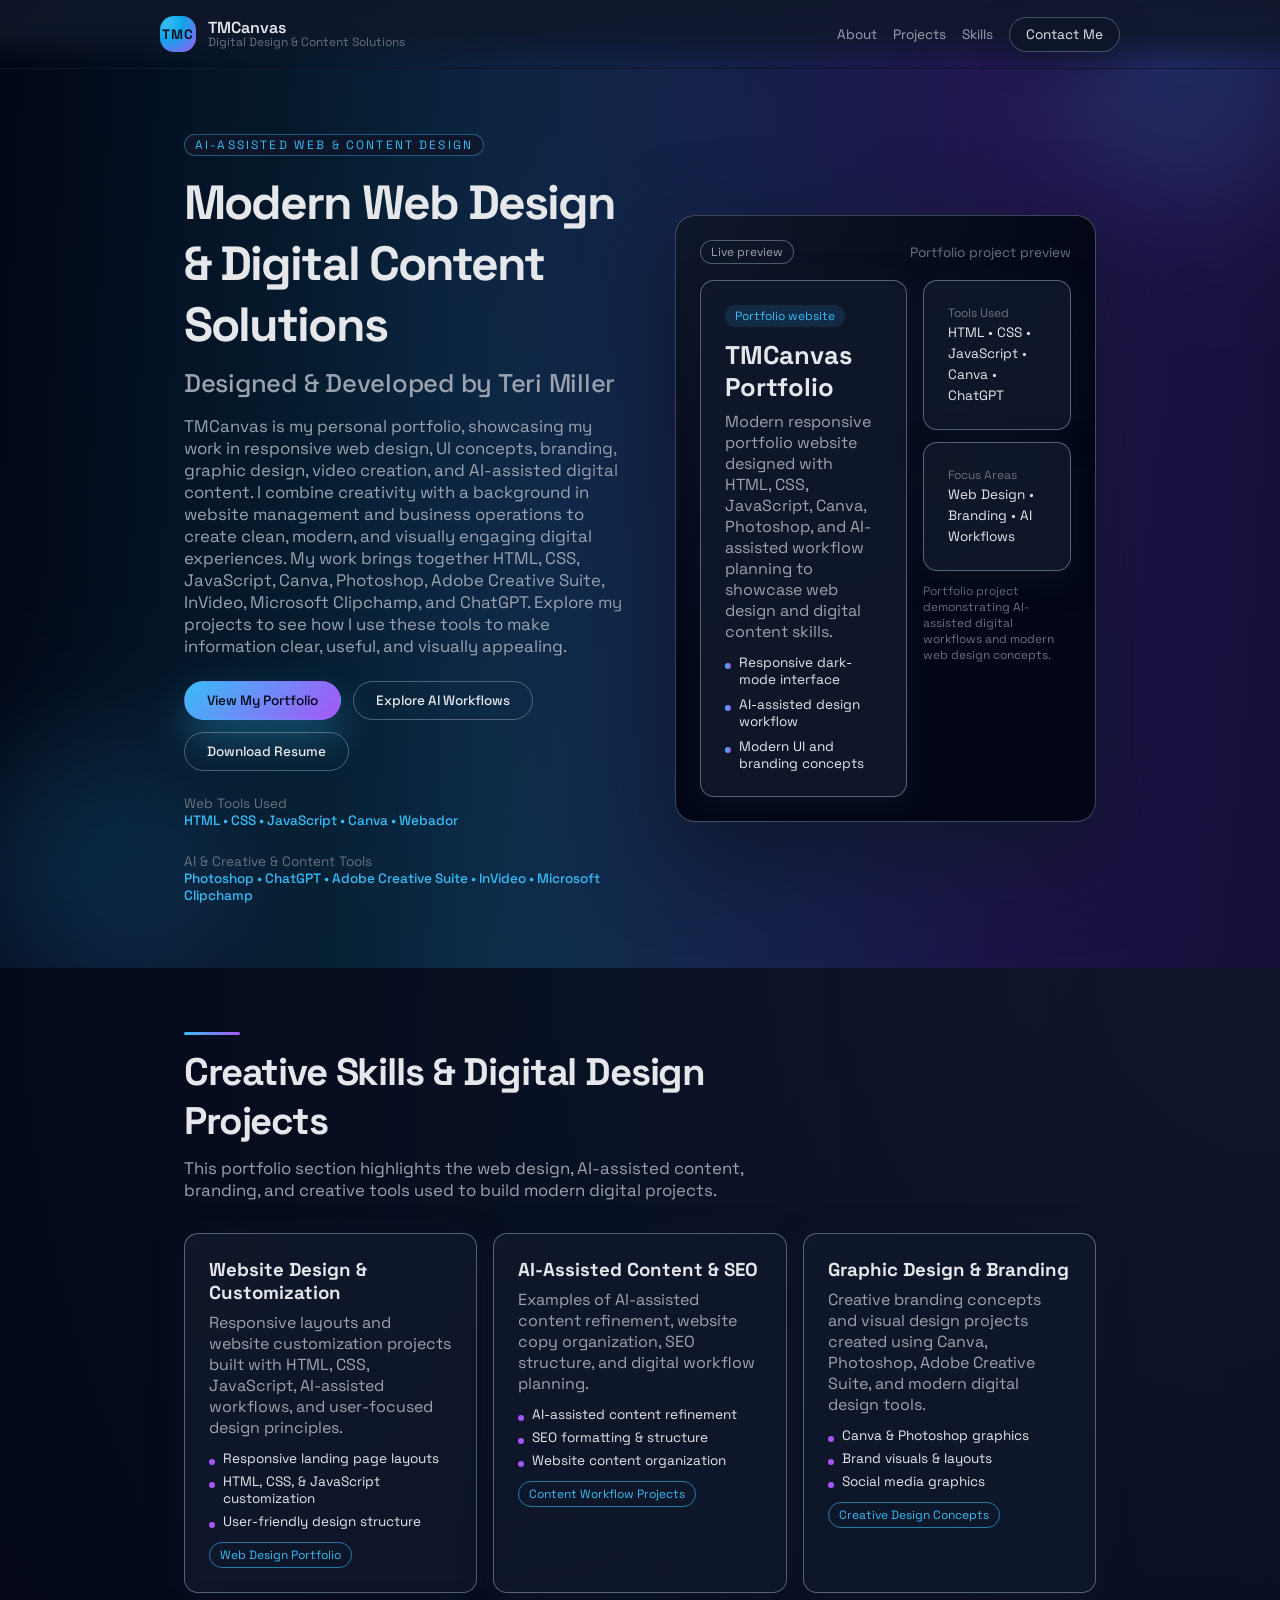
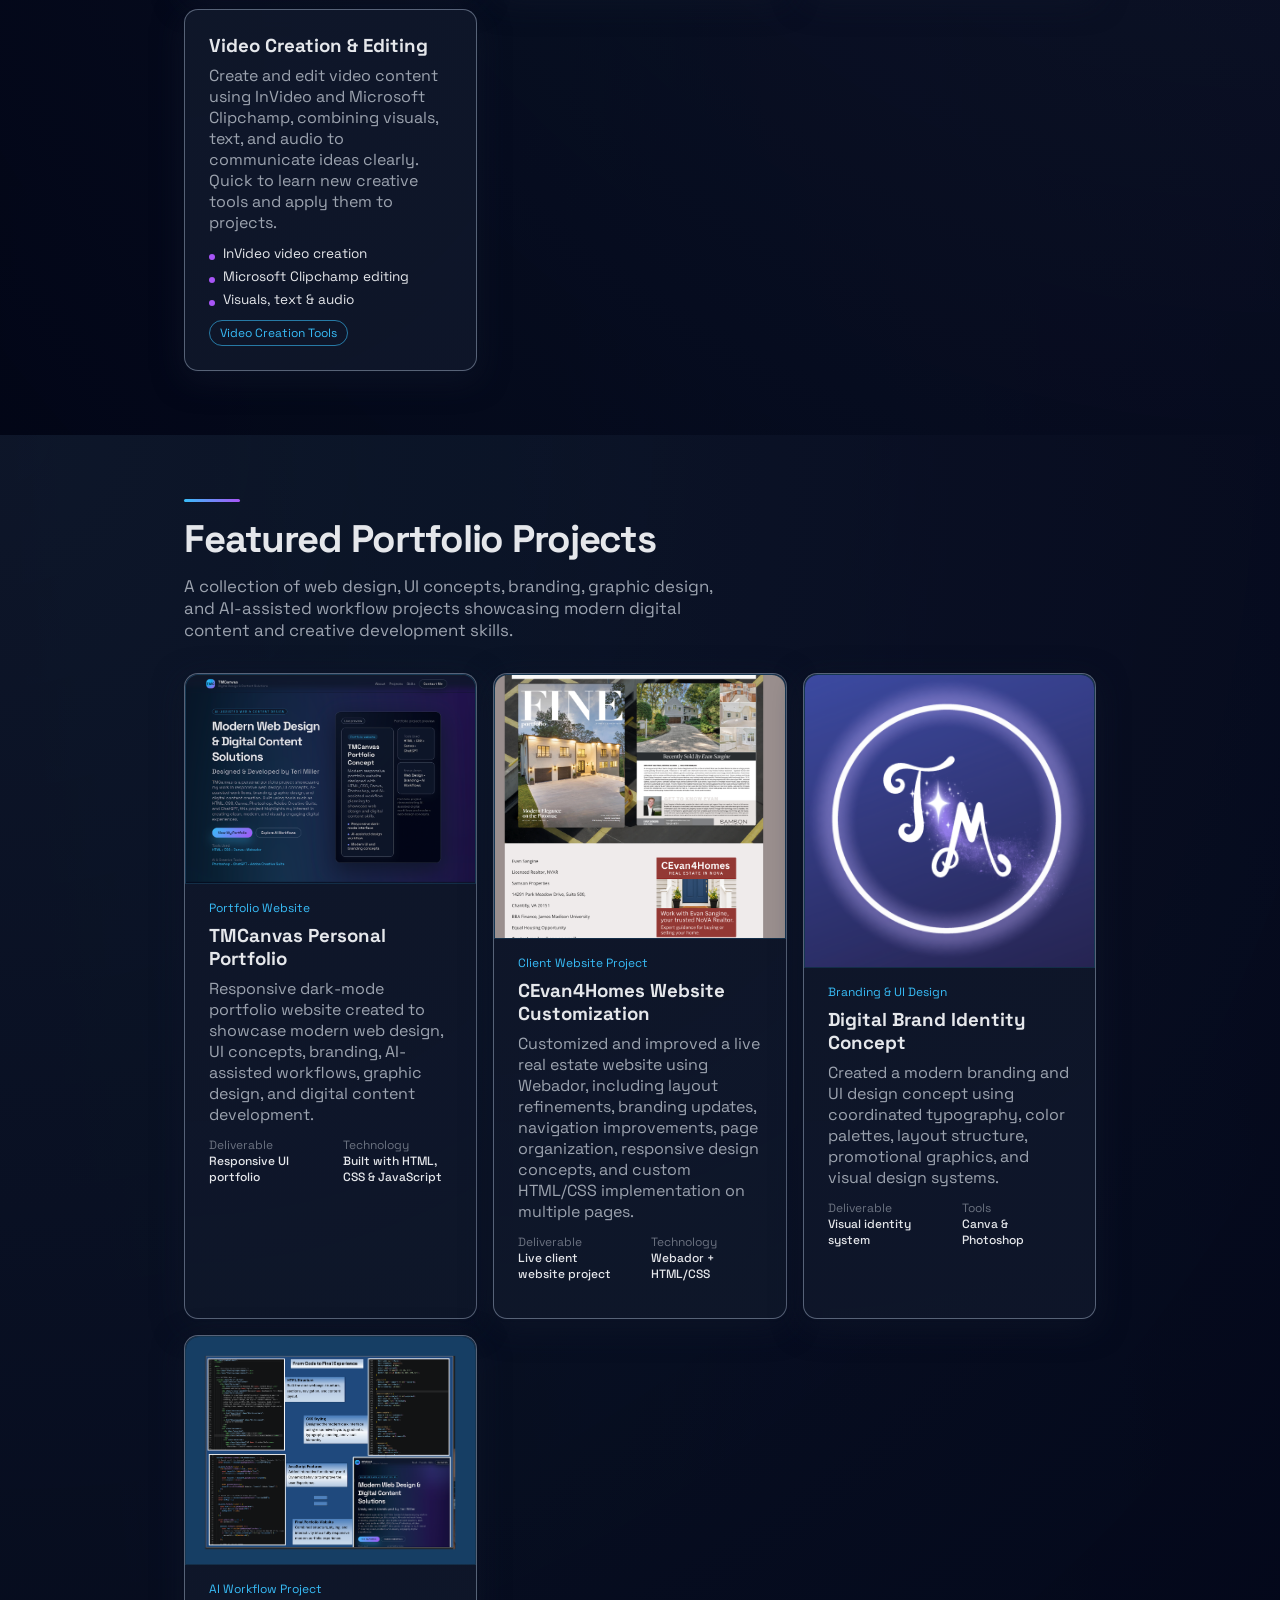
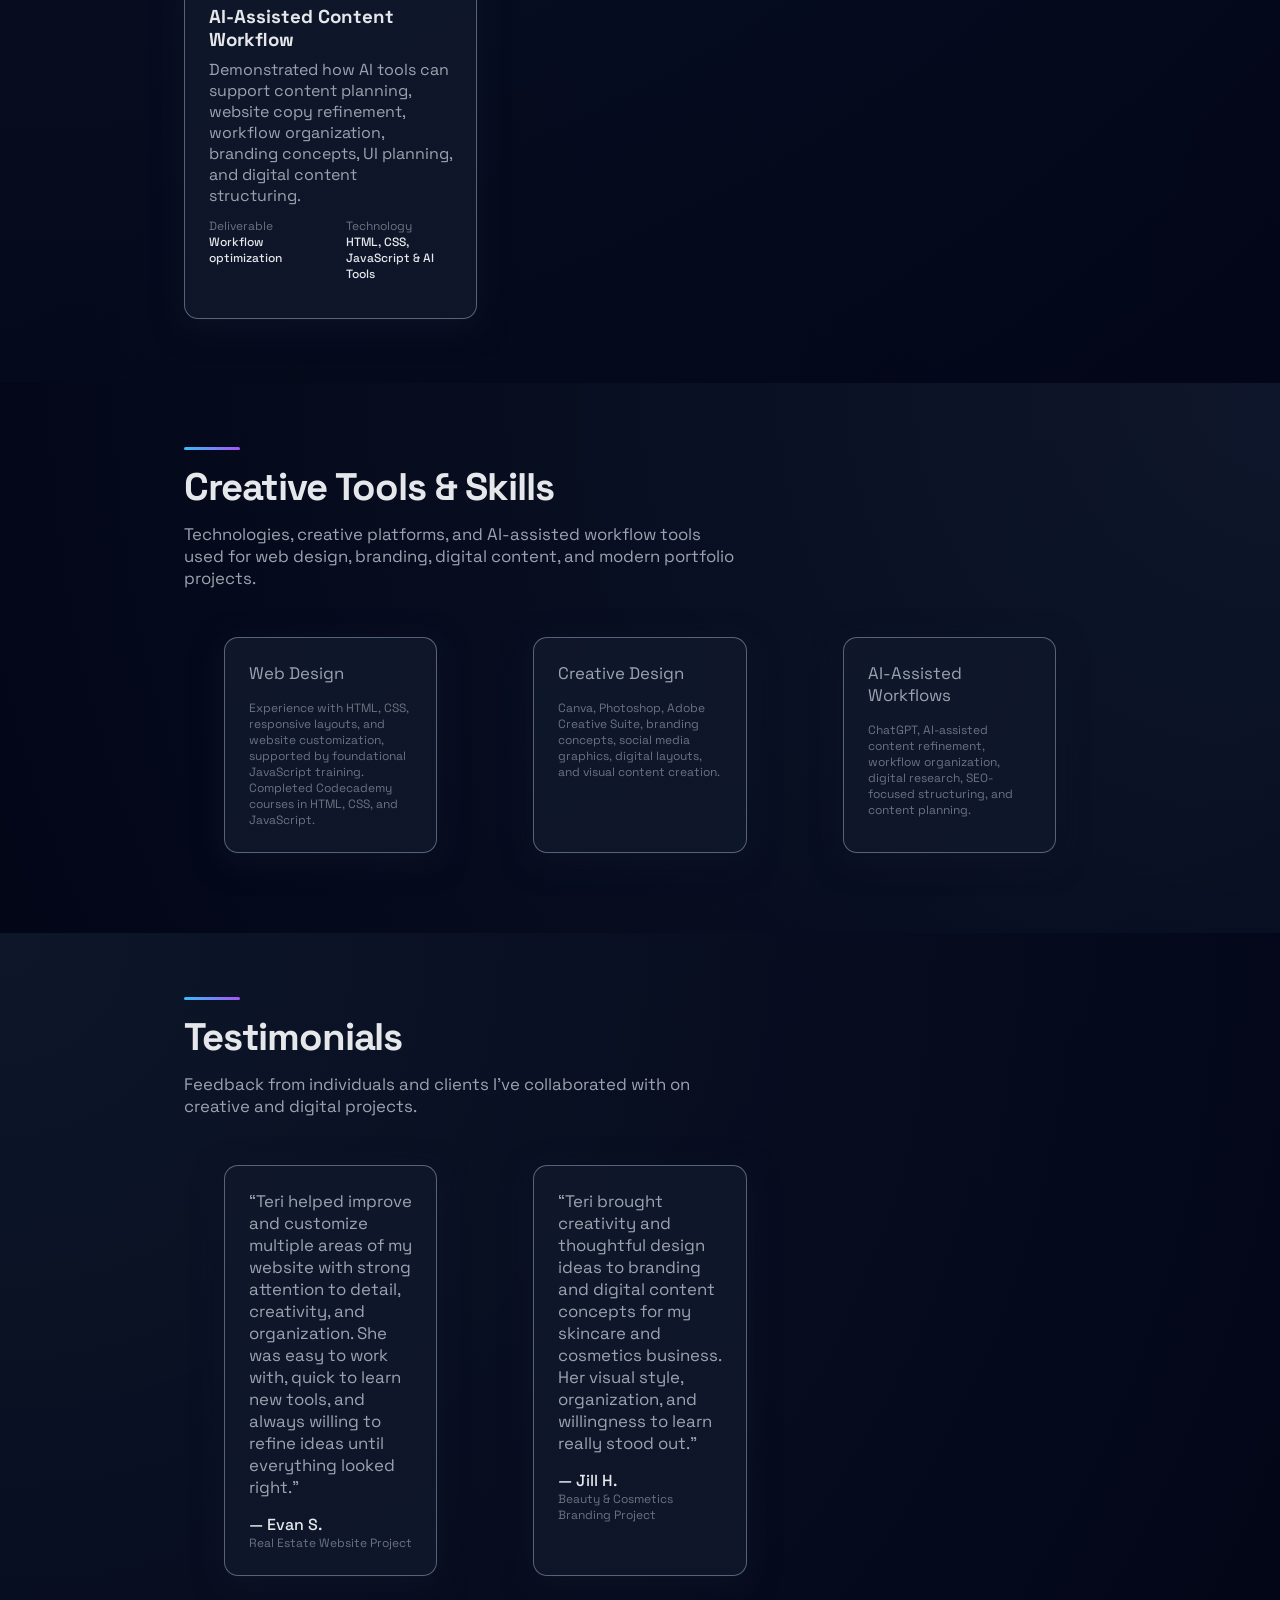
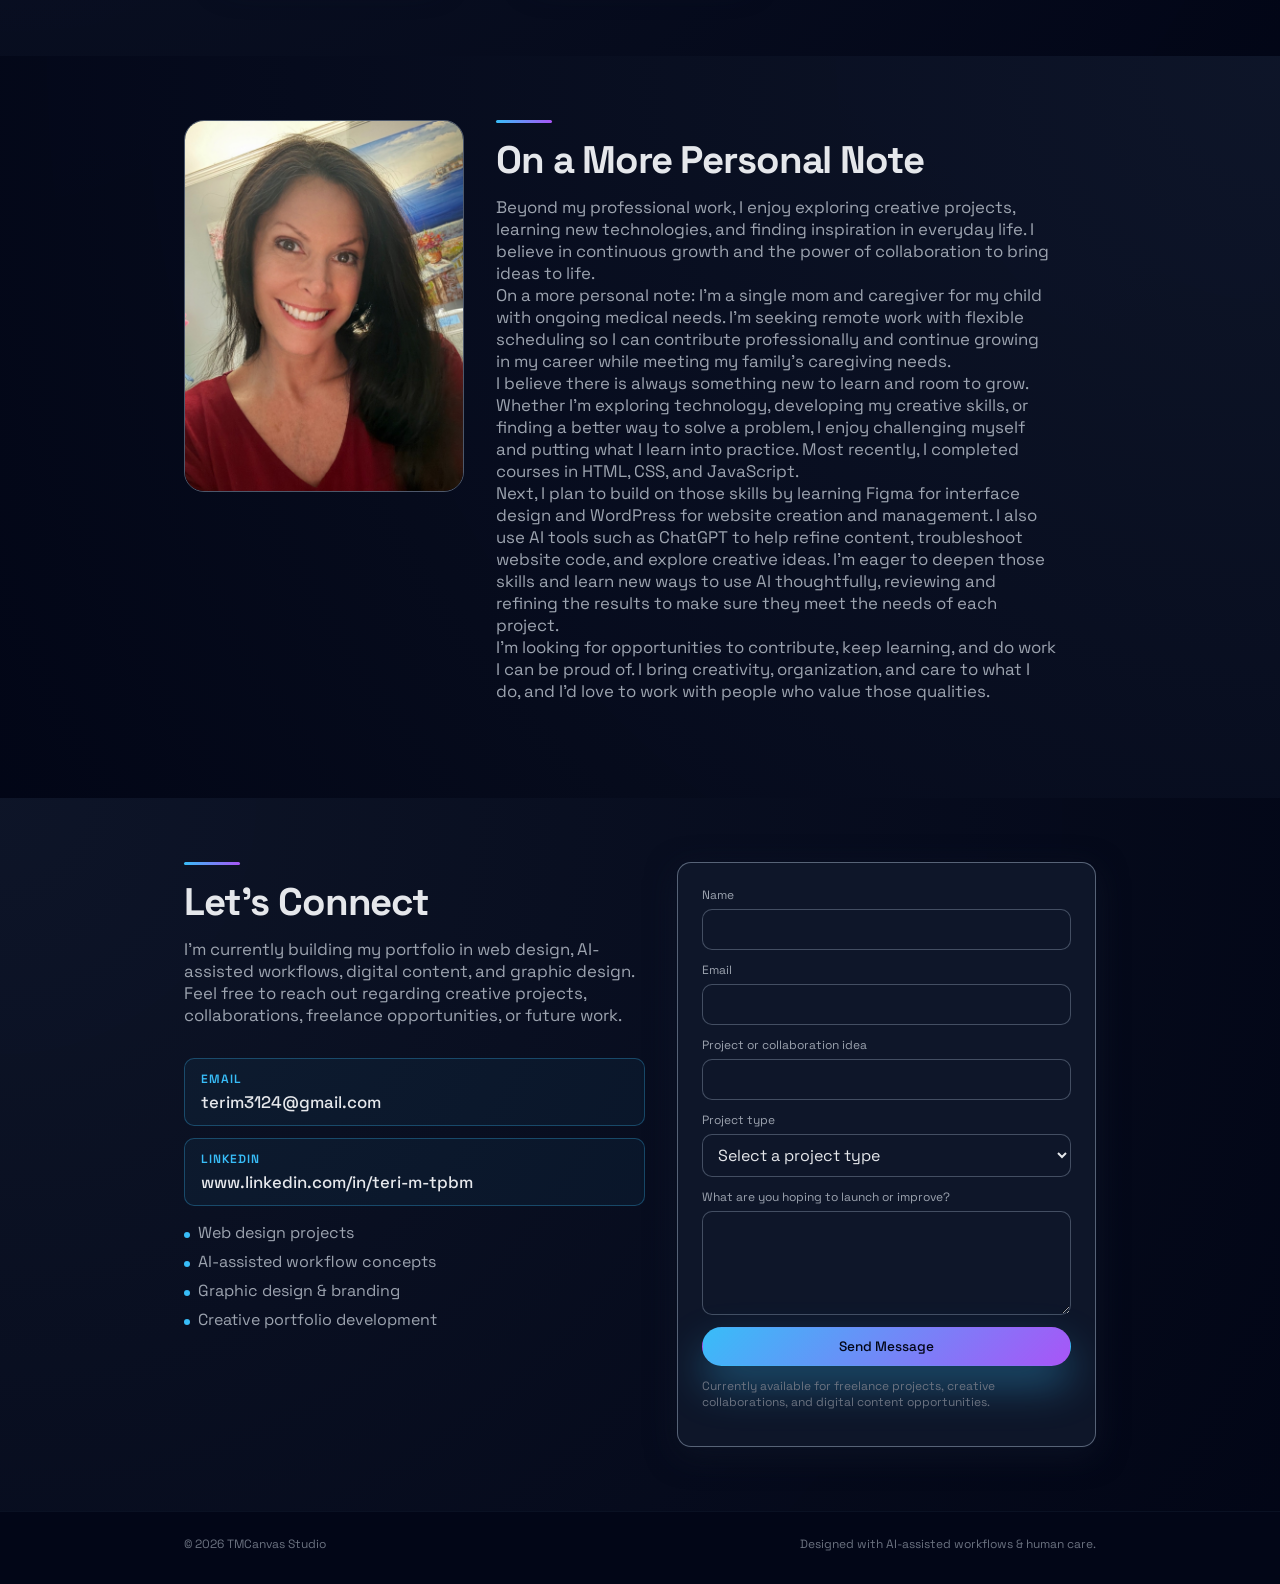
==== commit 5e3b8410: "update personal information" ====
--- a/index.html
+++ b/index.html
@@ -449,10 +449,9 @@
               bring ideas to life.
             </p>
             <p>
-  On a more personal note: I’m a single mom caring for my daughter, who has ongoing
-  medical needs. Remote work with some flexible scheduling would
-  allow me to continue building my career while managing
-  her care and appointments.
+  On a more personal note: I’m a single mom and caregiver for my child with ongoing
+  medical needs. I'm seeking remote work with flexible scheduling so I can contribute professionally
+  and continue growing in my career while meeting my family's caregiving needs.
 </p>
 <p>
   I believe there is always something new to learn and room
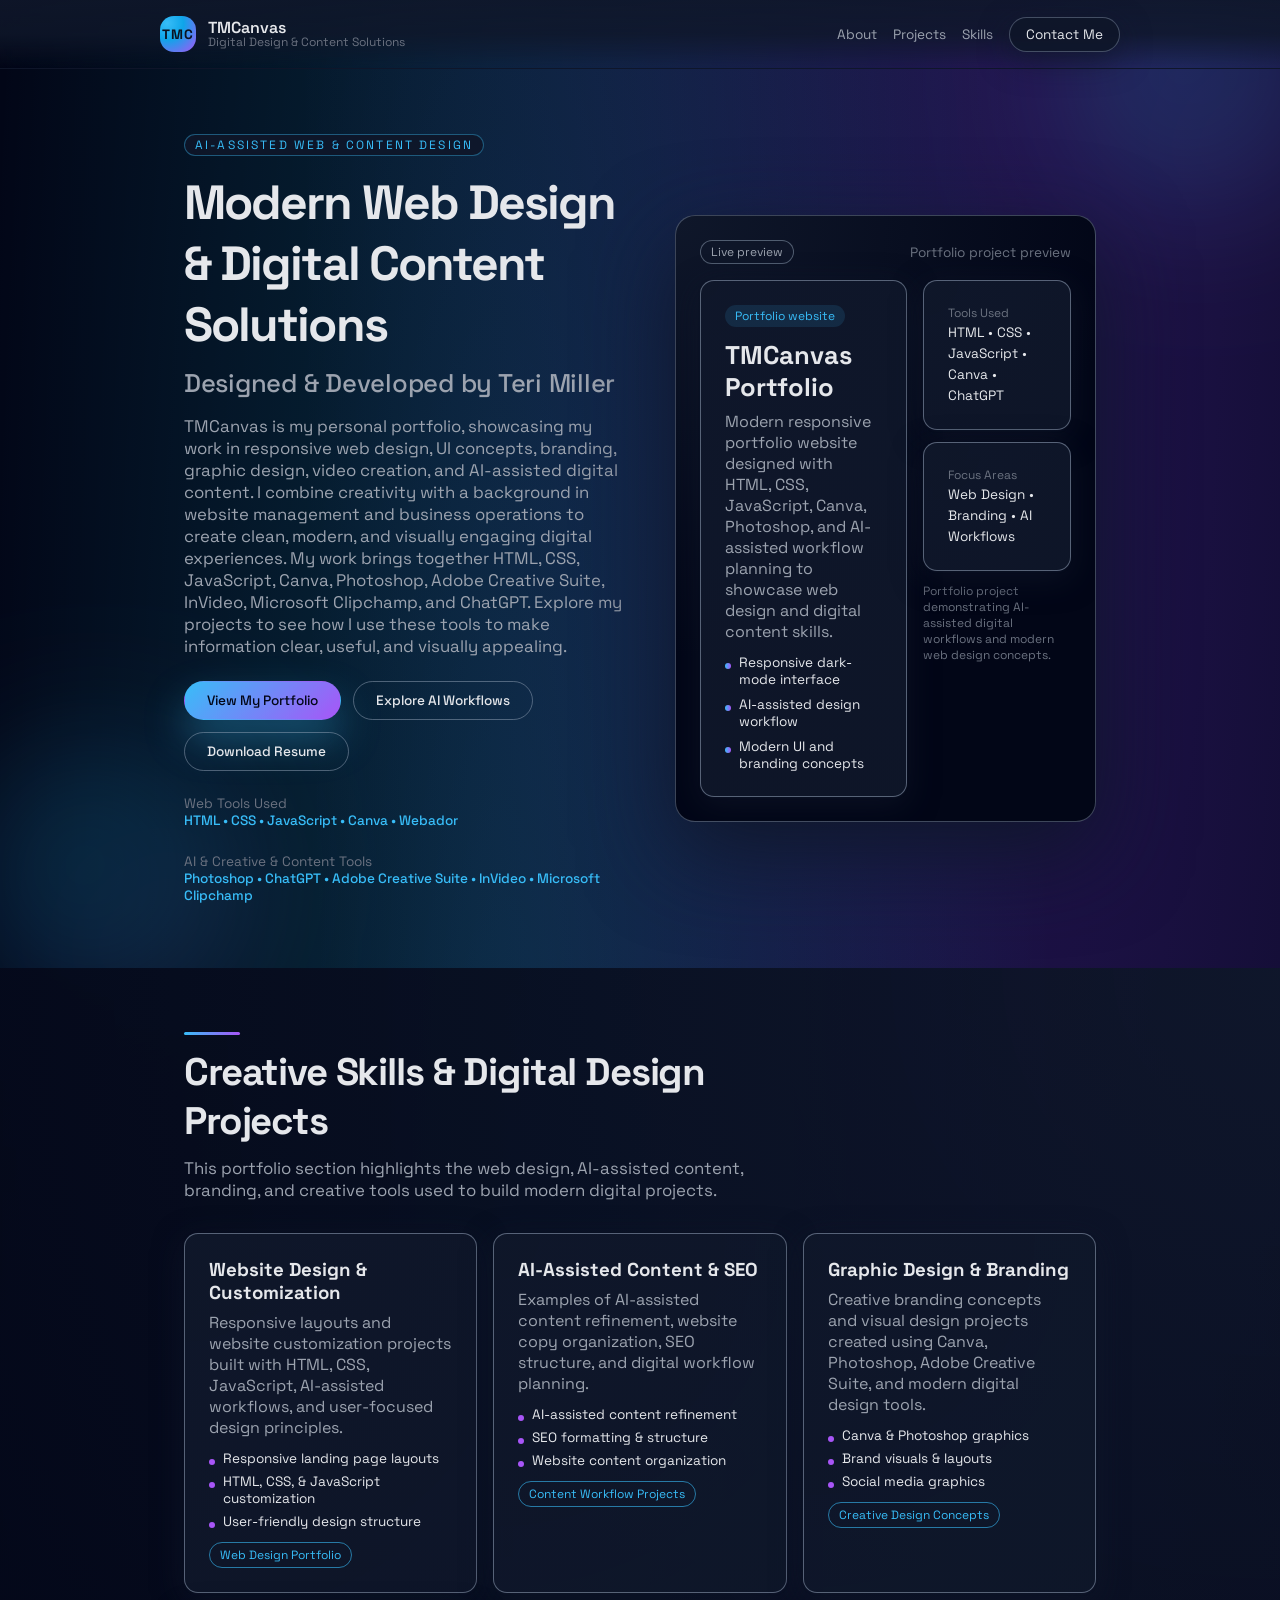
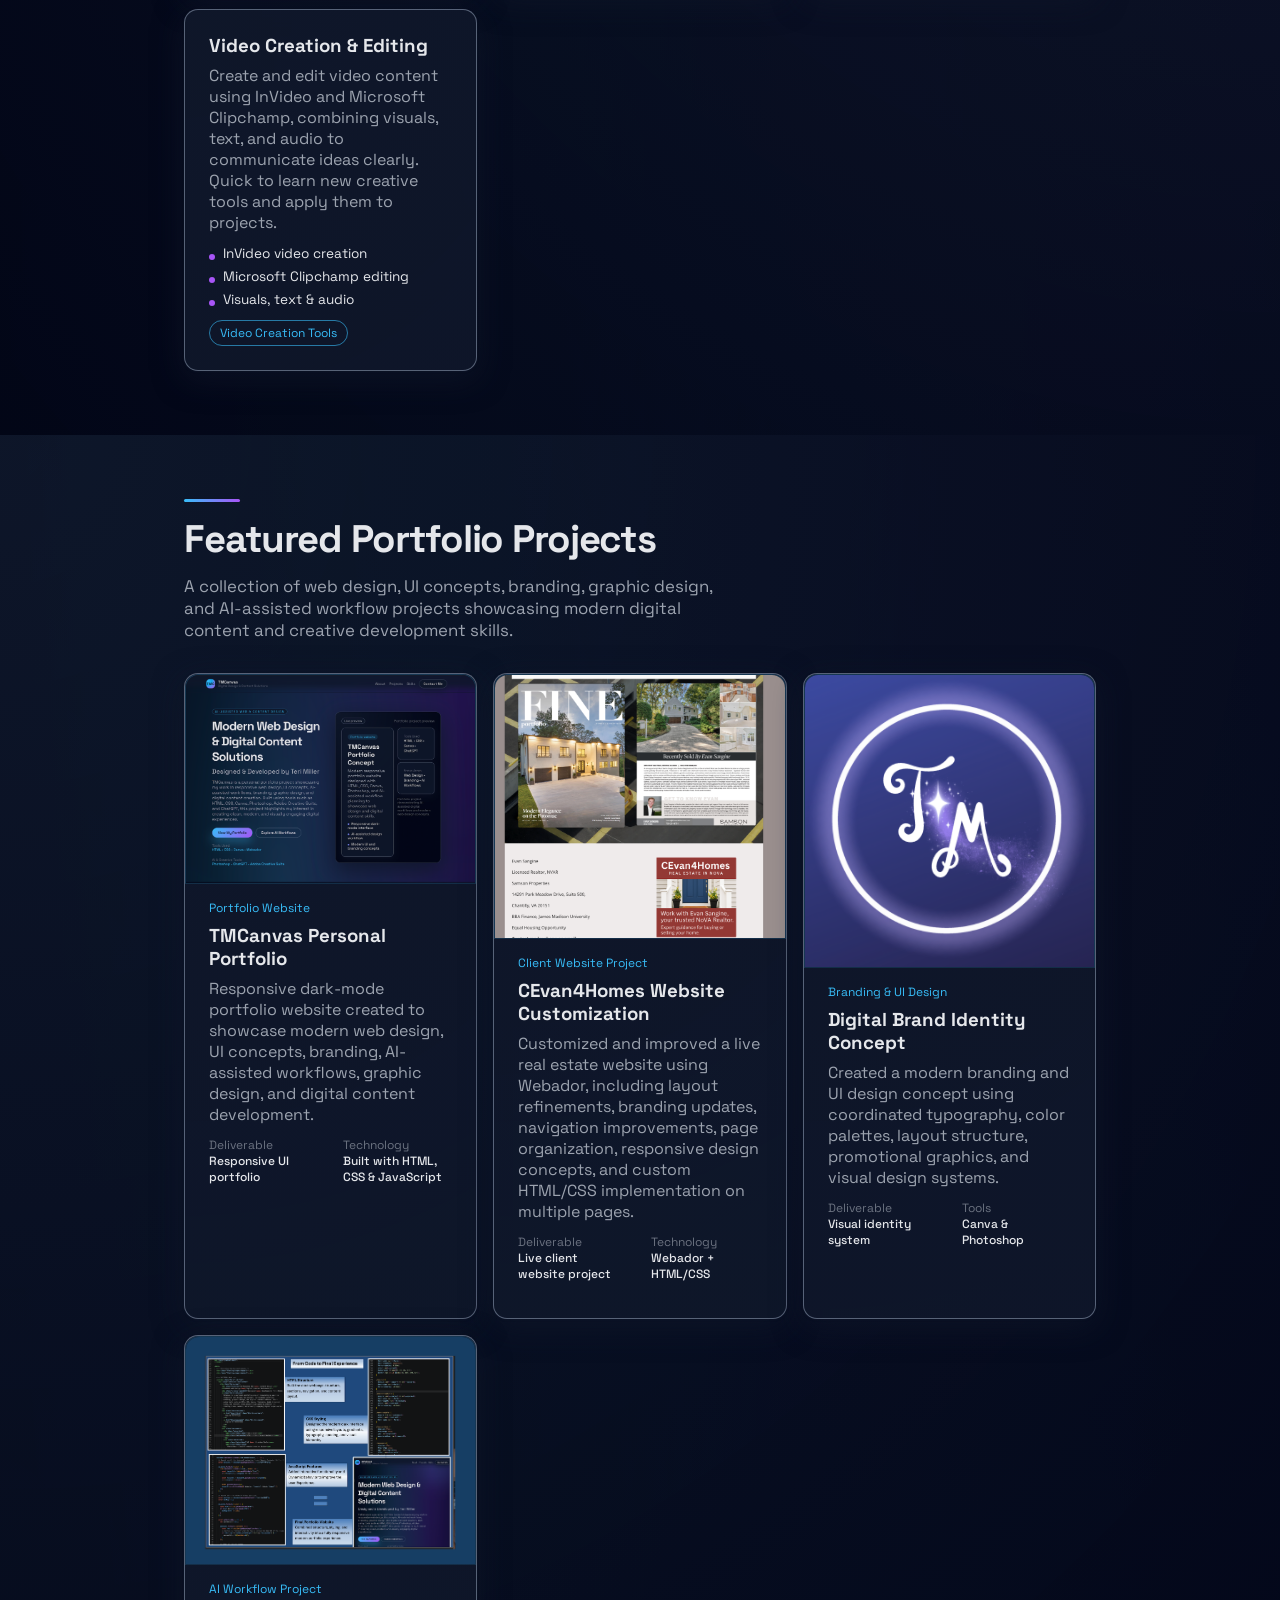
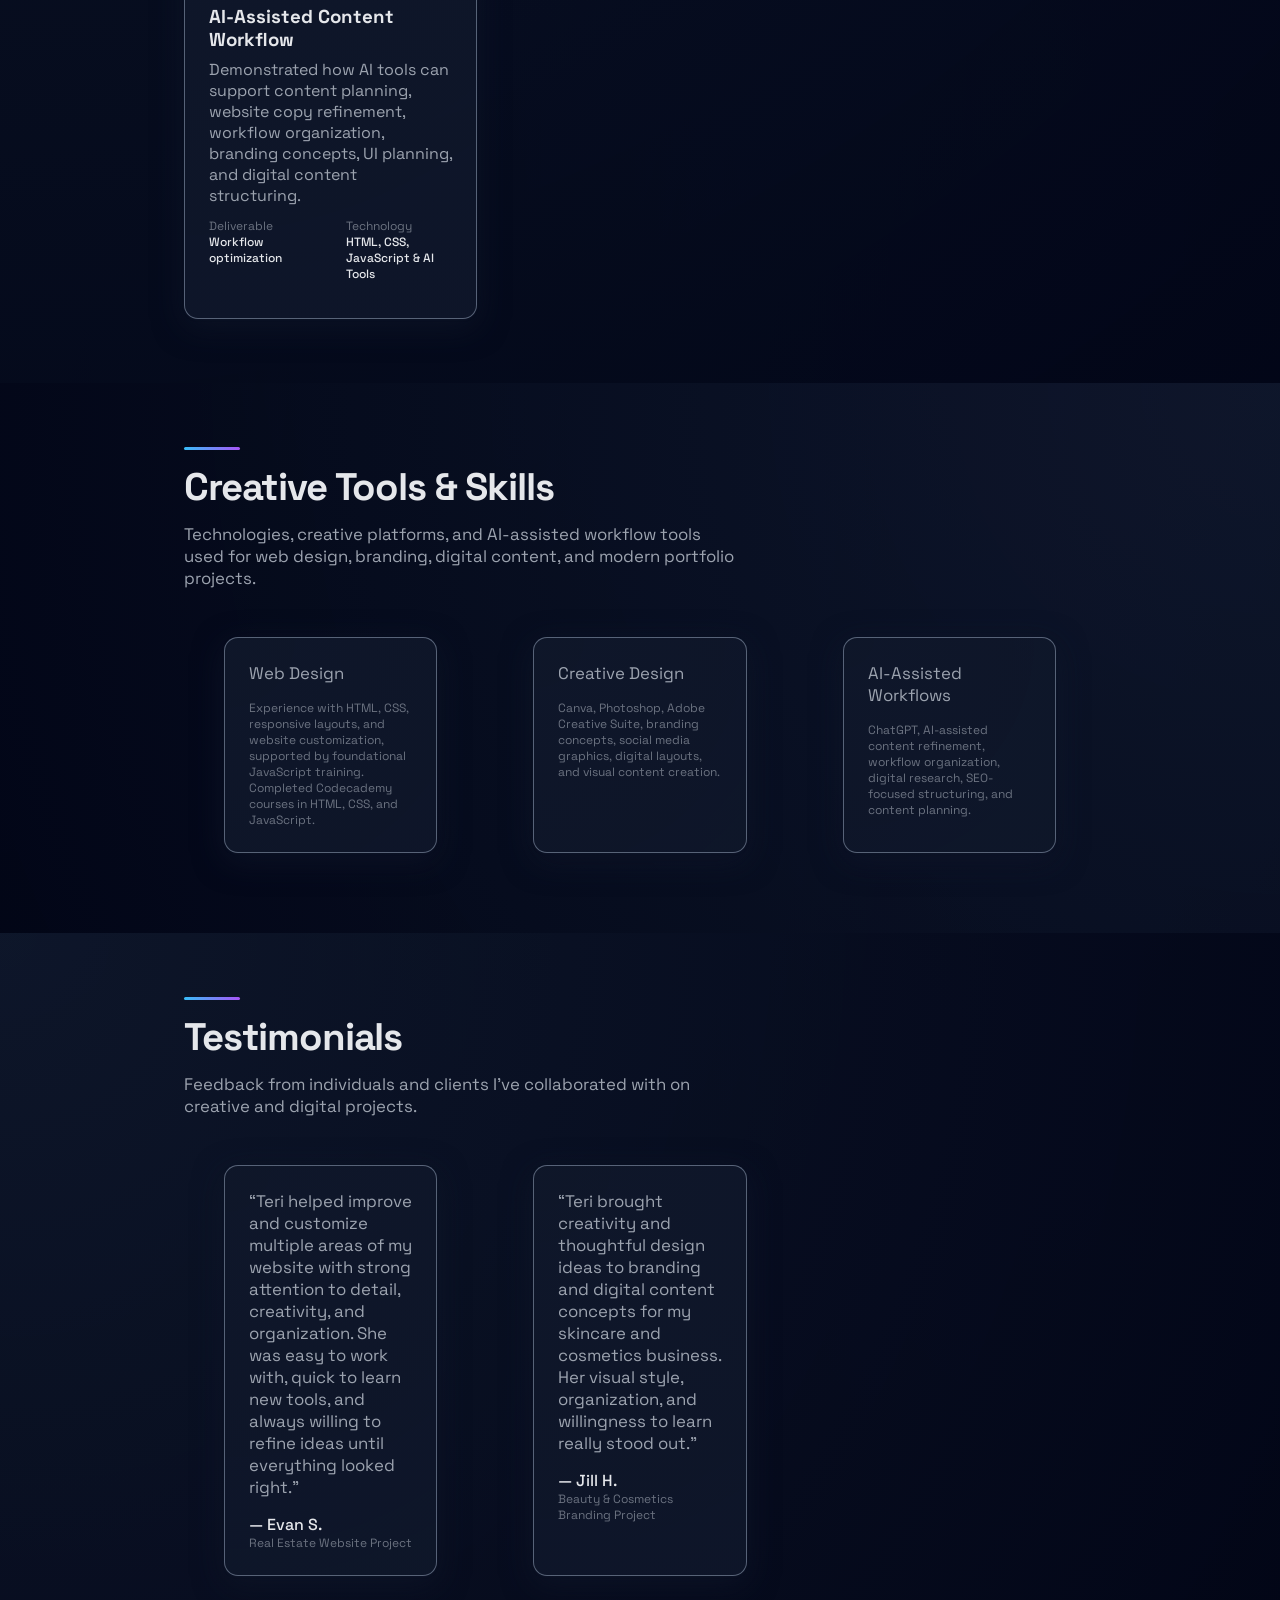
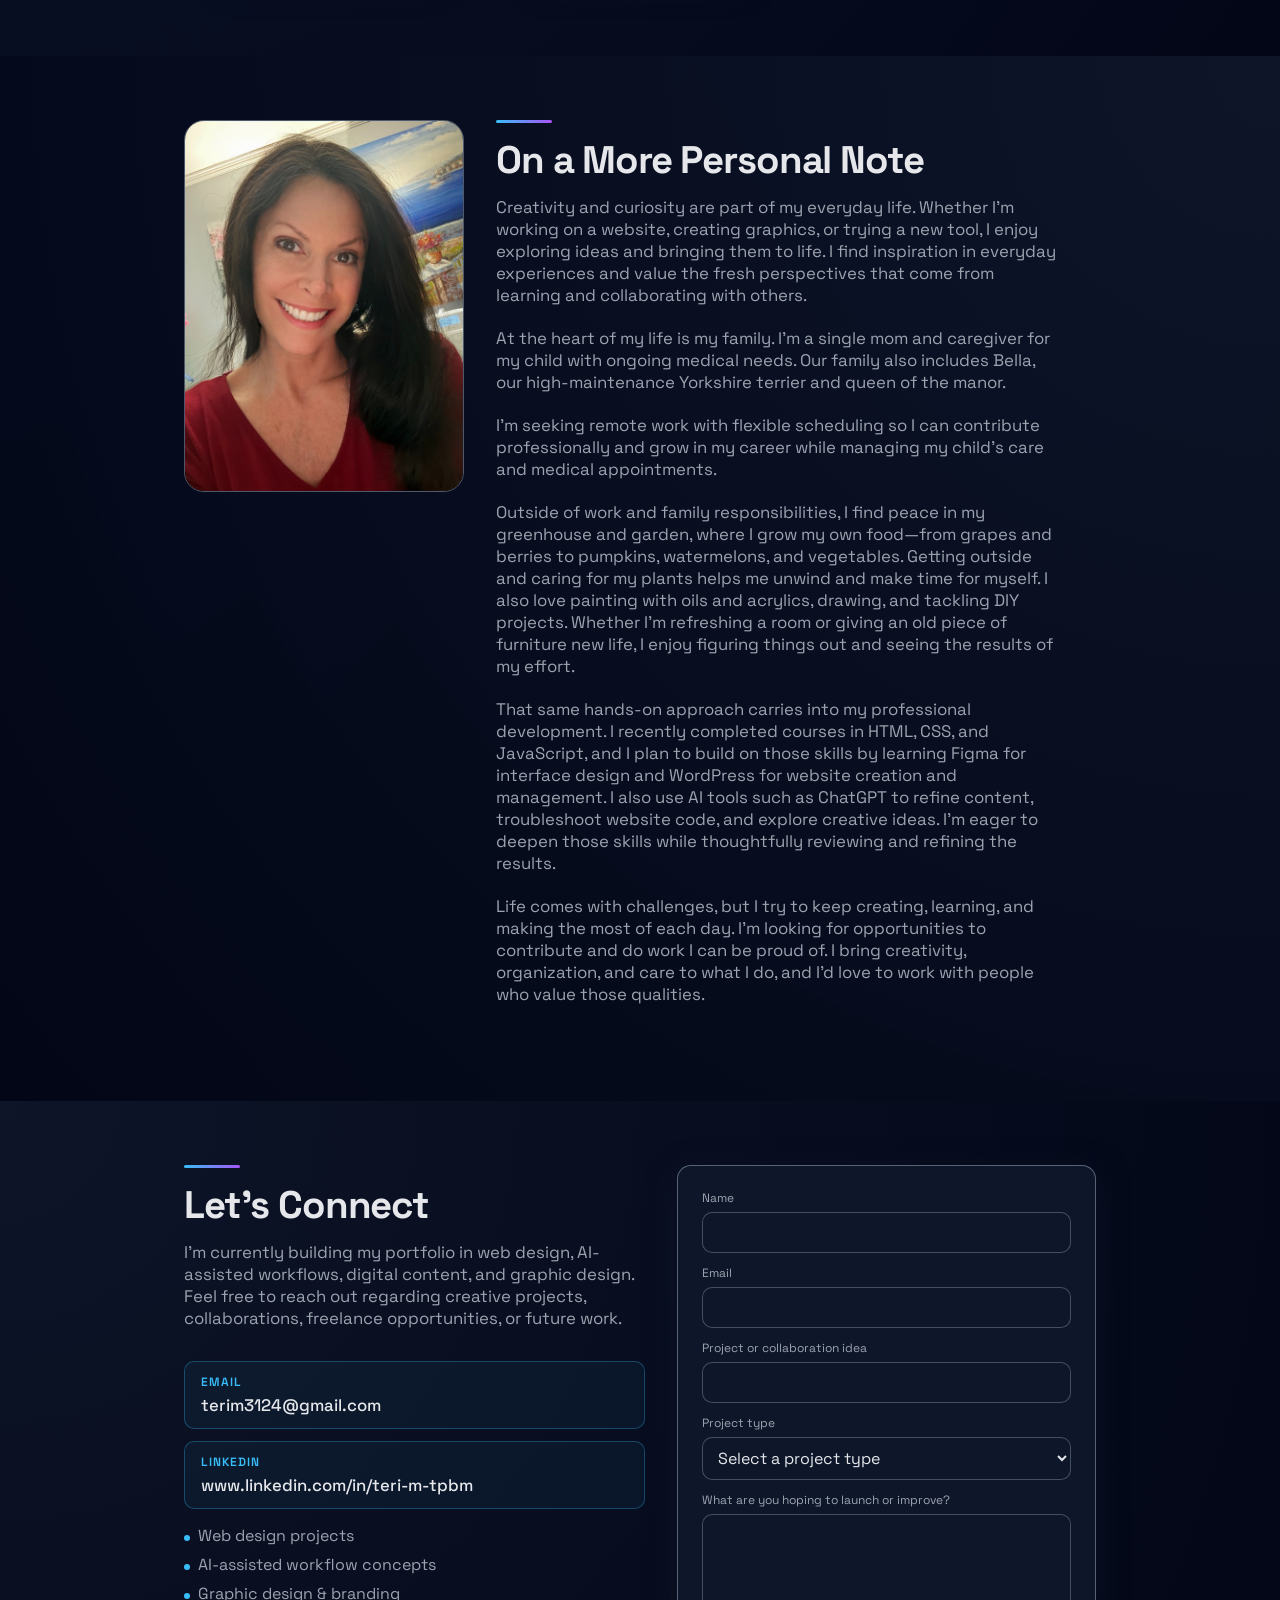
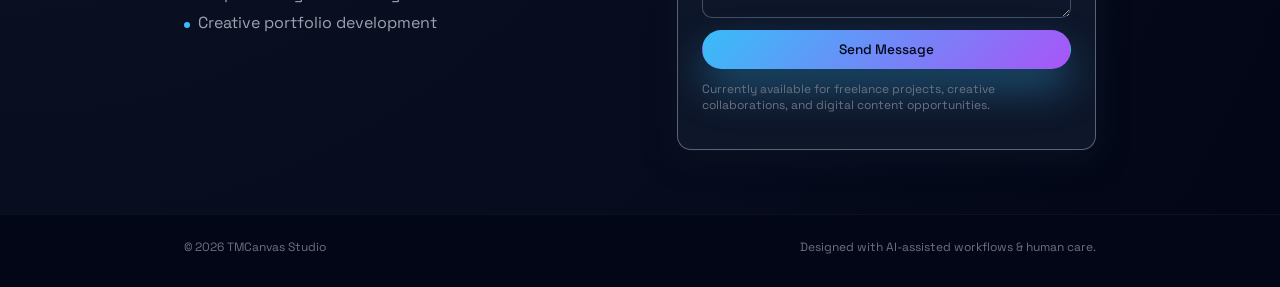
==== commit 71a6b1fb: "resume and about me changes" ====
--- a/index.html
+++ b/index.html
@@ -443,32 +443,22 @@
             <div class="accent-line"></div>
             <h2>On a More Personal Note</h2>
             <p>
-              Beyond my professional work, I enjoy exploring creative projects,
-              learning new technologies, and finding inspiration in everyday life.
-              I believe in continuous growth and the power of collaboration to
-              bring ideas to life.
+              Creativity and curiosity are part of my everyday life. Whether I’m working on a website, creating graphics, or trying a new tool, I enjoy exploring ideas and bringing them to life. I find inspiration in everyday experiences and value the fresh perspectives that come from learning and collaborating with others.
             </p>
             <p>
-  On a more personal note: I’m a single mom and caregiver for my child with ongoing
-  medical needs. I'm seeking remote work with flexible scheduling so I can contribute professionally
-  and continue growing in my career while meeting my family's caregiving needs.
+  At the heart of my life is my family. I’m a single mom and caregiver for my child with ongoing medical needs. Our family also includes Bella, our high-maintenance Yorkshire terrier and queen of the manor.
+</p>
+<p> 
+  I’m seeking remote work with flexible scheduling so I can contribute professionally and grow in my career while managing my child’s care and medical appointments.
 </p>
 <p>
-  I believe there is always something new to learn and room
-  to grow. Whether I’m exploring technology, developing my
-  creative skills, or finding a better way to solve a problem,
-  I enjoy challenging myself and putting what I learn into
-  practice. Most recently, I completed courses in HTML, CSS,
-  and JavaScript. 
+  Outside of work and family responsibilities, I find peace in my greenhouse and garden, where I grow my own food—from grapes and berries to pumpkins, watermelons, and vegetables. Getting outside and caring for my plants helps me unwind and make time for myself. I also love painting with oils and acrylics, drawing, and tackling DIY projects. Whether I’m refreshing a room or giving an old piece of furniture new life, I enjoy figuring things out and seeing the results of my effort.
 </p>
 <p>
-  Next, I plan to build on those skills by learning Figma for interface design and WordPress for website creation and management. I also use AI tools such as ChatGPT to help refine content, troubleshoot website code, and explore creative ideas. I’m eager to deepen those skills and learn new ways to use AI thoughtfully, reviewing and refining the results to make sure they meet the needs of each project.
+  That same hands-on approach carries into my professional development. I recently completed courses in HTML, CSS, and JavaScript, and I plan to build on those skills by learning Figma for interface design and WordPress for website creation and management. I also use AI tools such as ChatGPT to refine content, troubleshoot website code, and explore creative ideas. I’m eager to deepen those skills while thoughtfully reviewing and refining the results.
 </p>
 <p>
-  I’m looking for opportunities to contribute, keep learning,
-  and do work I can be proud of. I bring creativity,
-  organization, and care to what I do, and I’d love to work
-  with people who value those qualities.
+  Life comes with challenges, but I try to keep creating, learning, and making the most of each day. I’m looking for opportunities to contribute and do work I can be proud of. I bring creativity, organization, and care to what I do, and I’d love to work with people who value those qualities.
 </p>
     
           </header>
--- a/style.css
+++ b/style.css
@@ -1034,4 +1034,8 @@
   .personal-layout {
     grid-template-columns: 280px minmax(0, 1fr);
   }
+}
+/* Space between paragraphs in the personal section */
+#about p + p {
+  margin-top: 1.25em;
 }
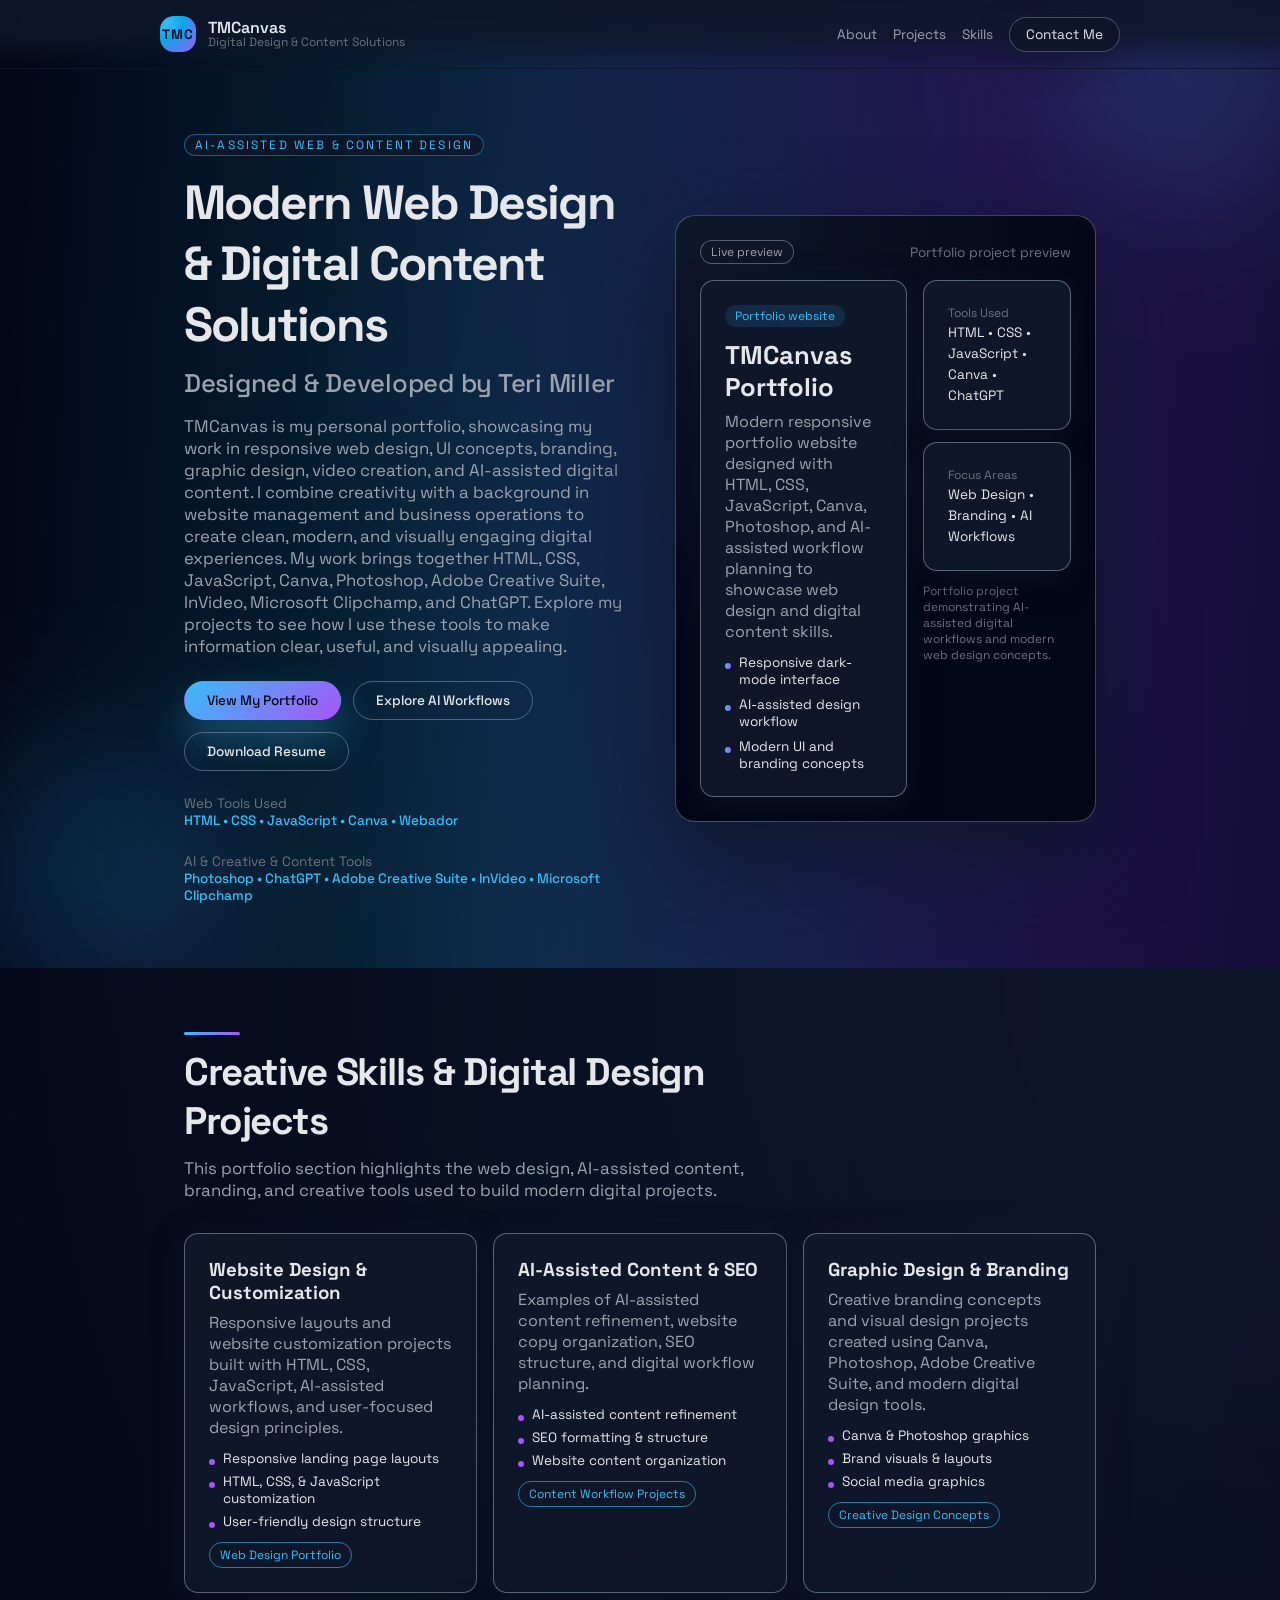
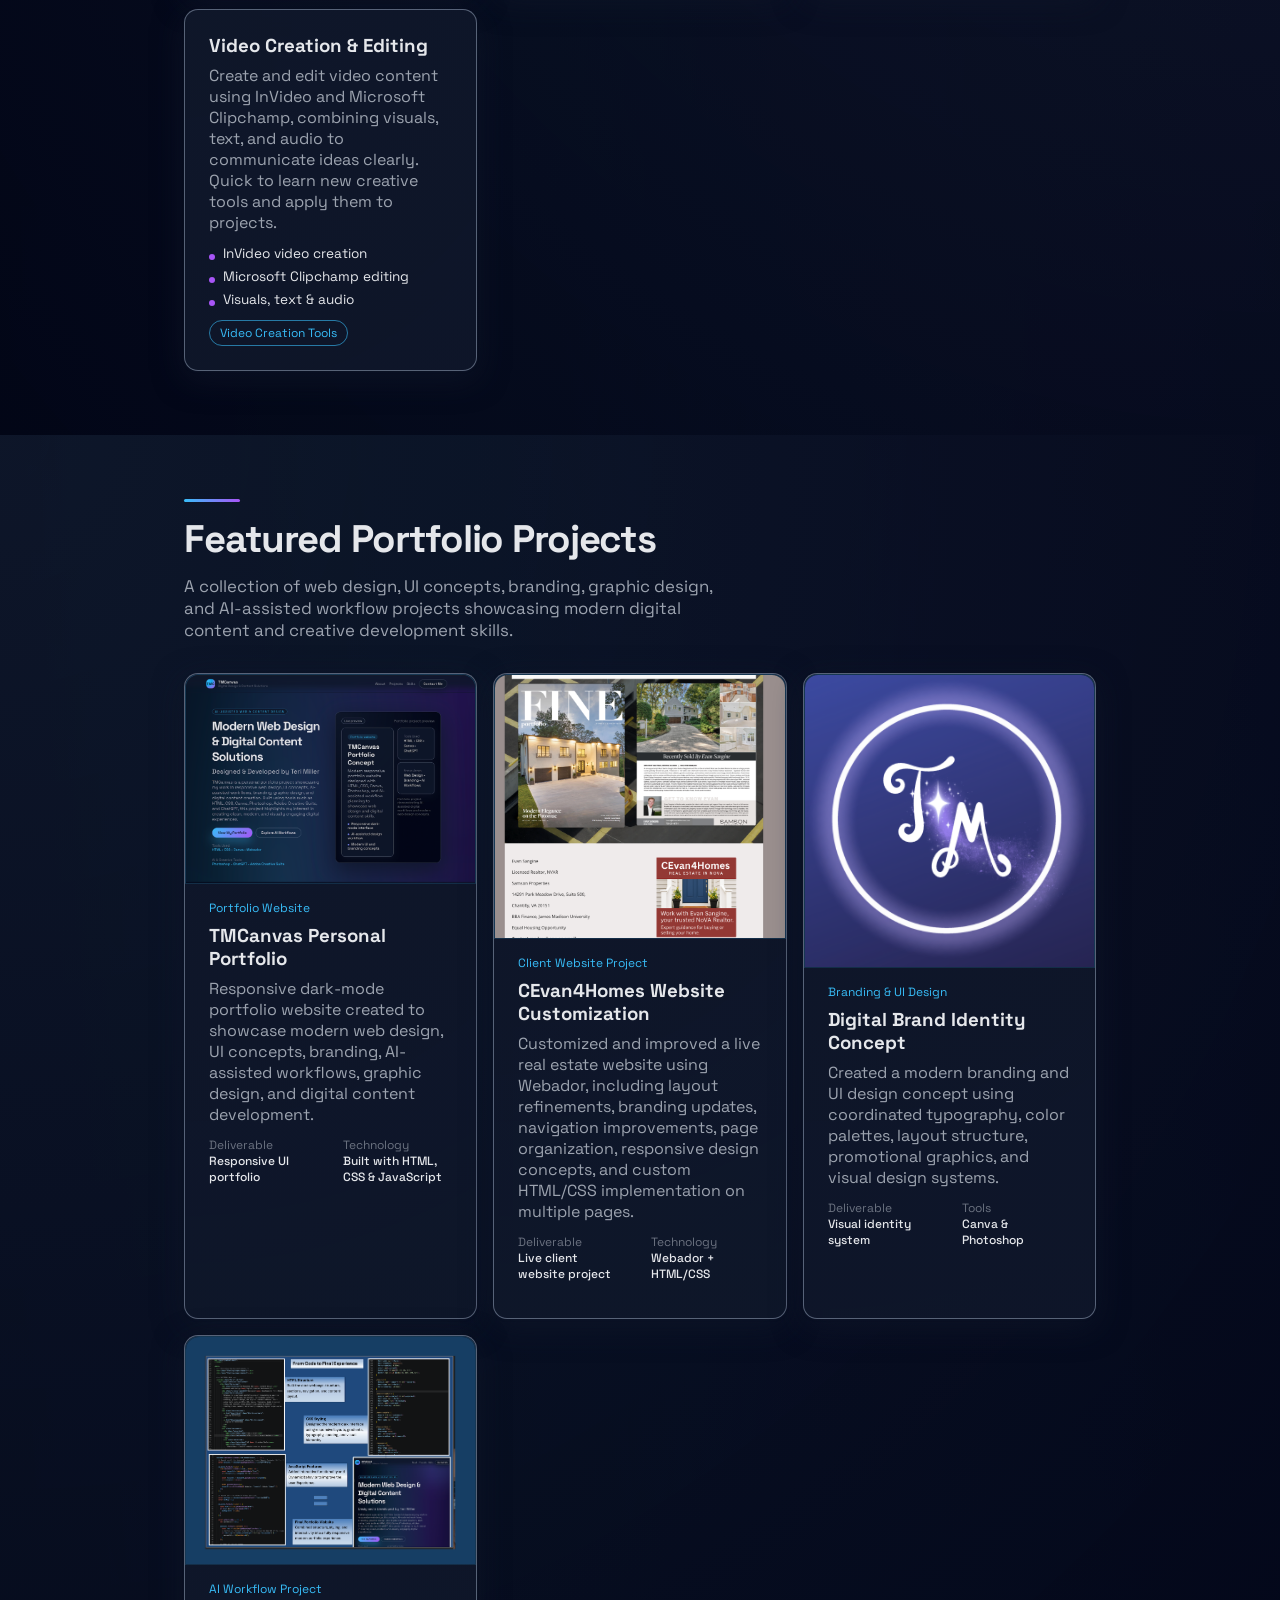
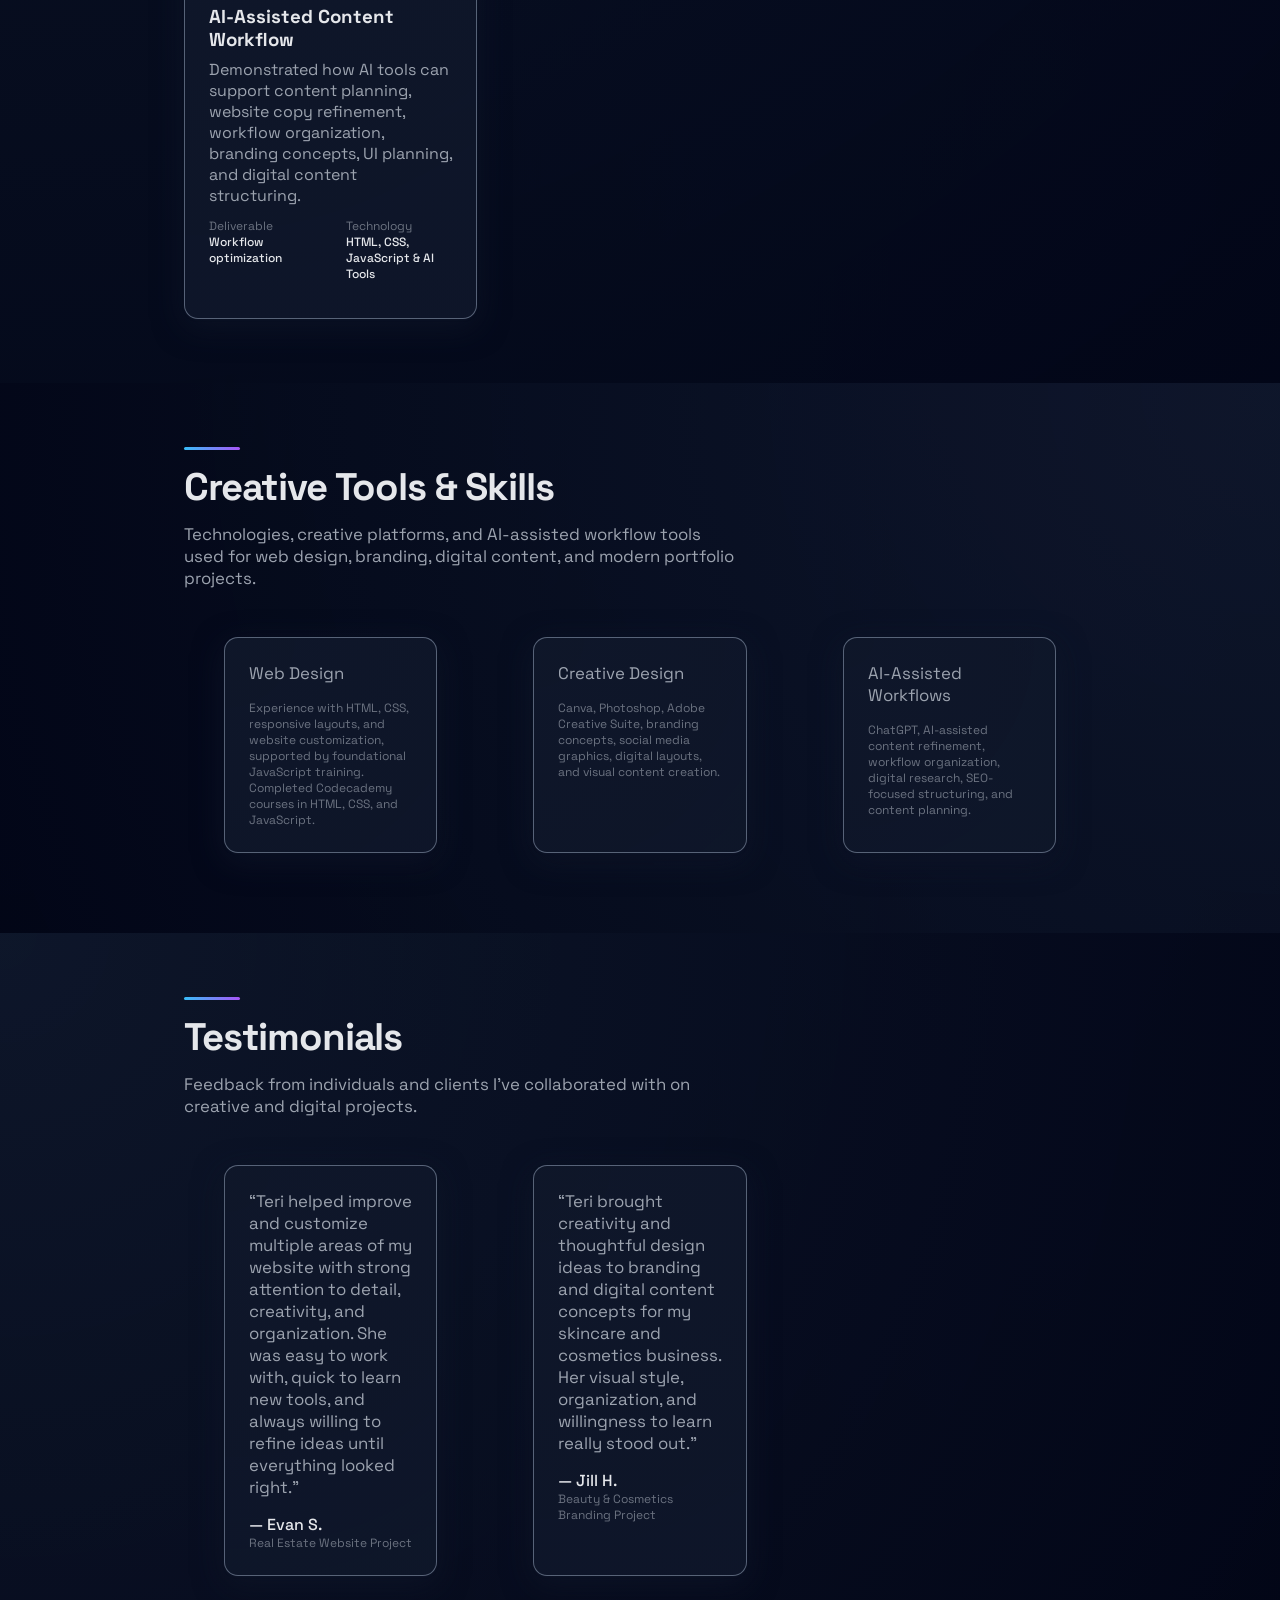
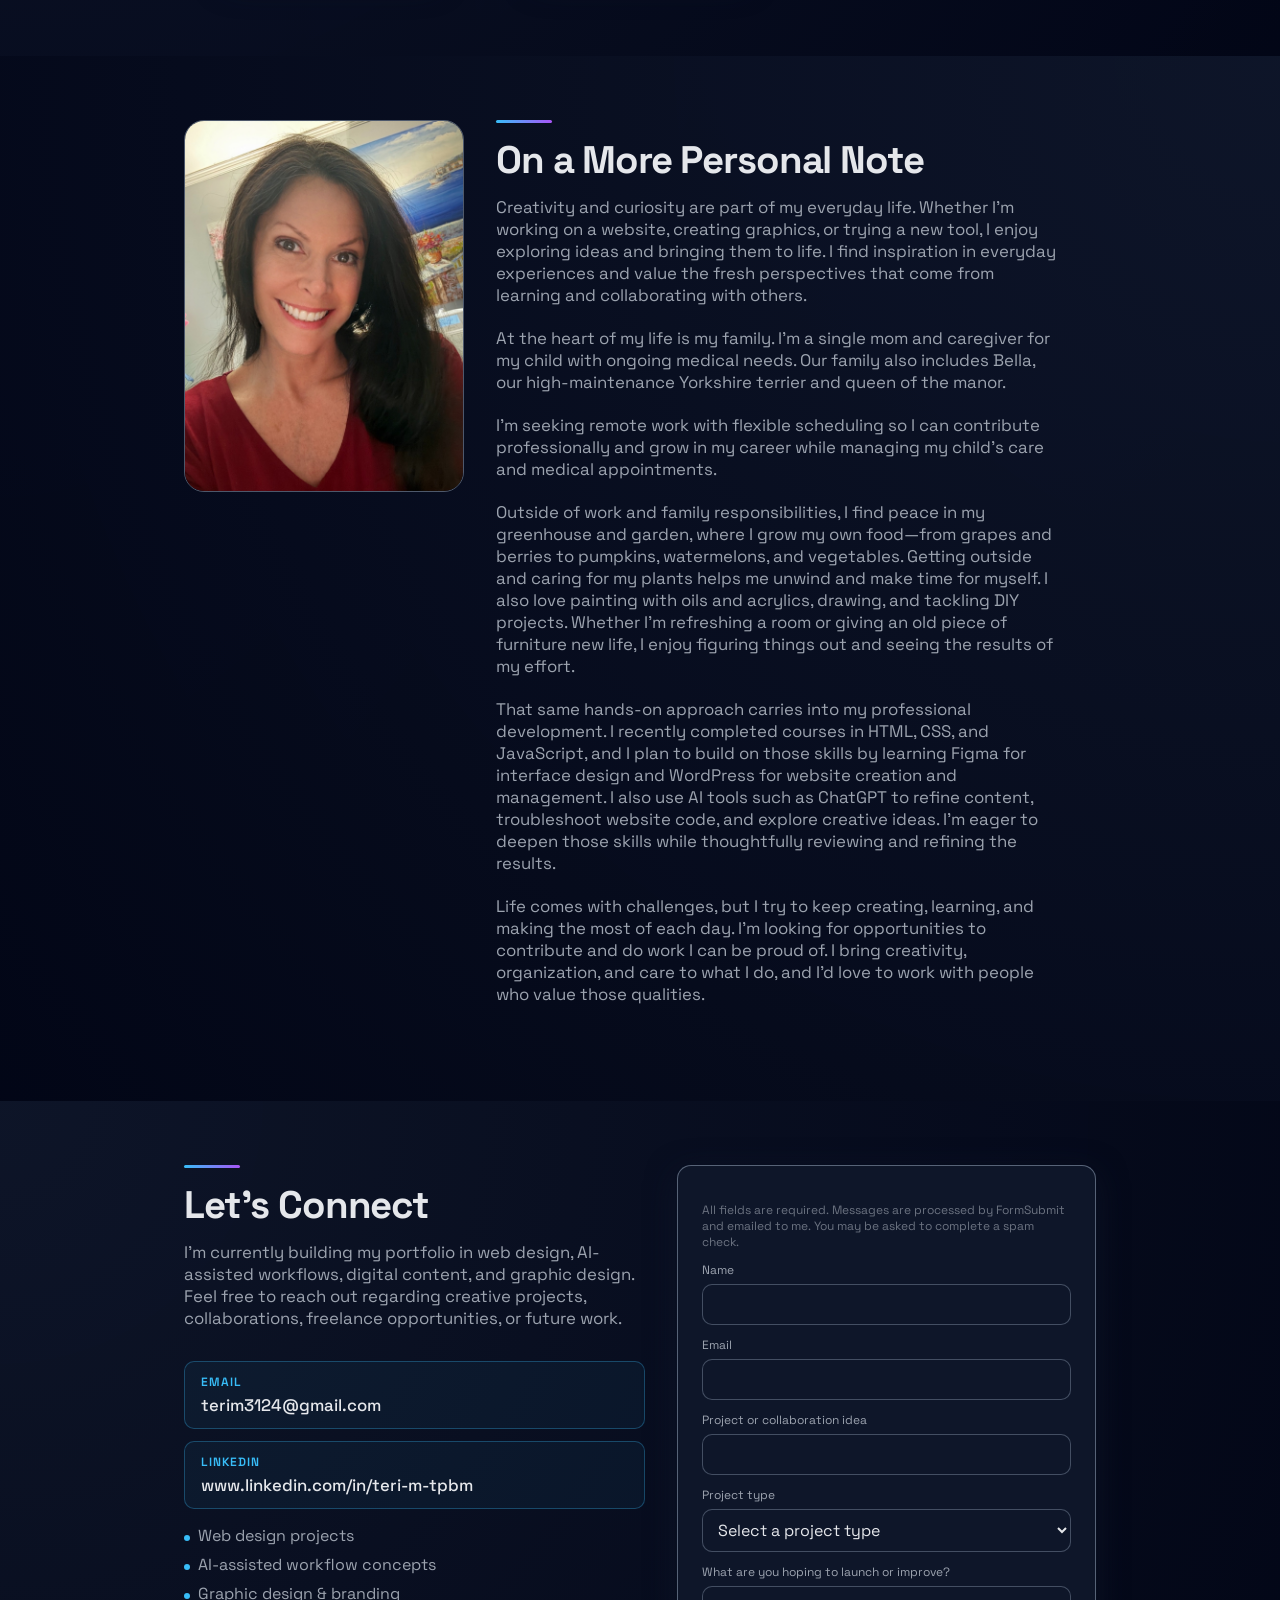
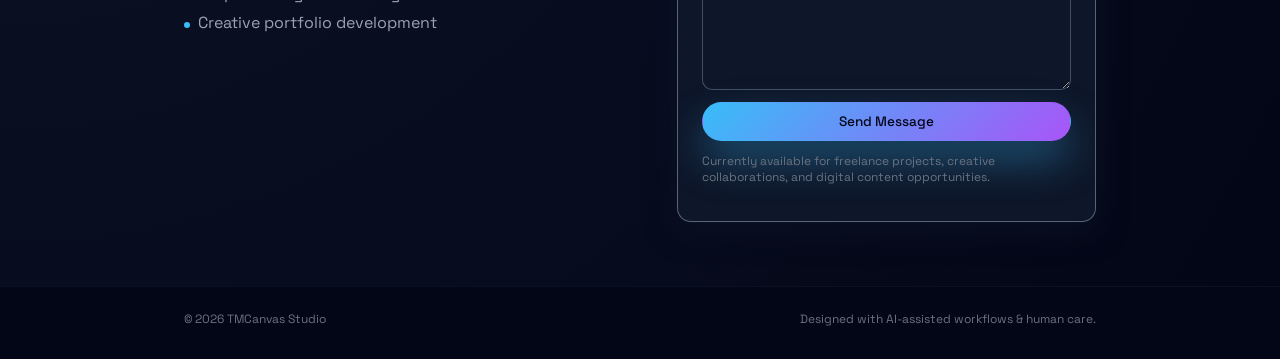
==== commit 282cbb52: "Add files via upload" ====
--- a/index.html
+++ b/index.html
@@ -497,10 +497,16 @@
             </ul>
           </div>
 
-          <form class="card contact-form shadow-soft" onsubmit="handleFormSubmit(event); return false;">
+          <form class="card contact-form shadow-soft"
+            action="https://formsubmit.co/terim3124@gmail.com" method="POST">
+            <input type="hidden" name="_subject" value="Portfolio Inquiry" />
+            <input type="hidden" name="_template" value="table" />
+            <input type="hidden" name="_next" value="https://teri28.github.io/tmcanvas-portfolio/thanks.html" />
+            <input type="text" name="_honey" style="display:none" tabindex="-1" autocomplete="off" aria-hidden="true" />
+            <p class="form-footnote">All fields are required. Messages are processed by FormSubmit and emailed to me. You may be asked to complete a spam check.</p>
             <div class="form-row">
               <label for="name">Name</label>
-              <input id="name" name="name" type="text" autocomplete="name" />
+              <input id="name" name="name" type="text" autocomplete="name" required maxlength="150" />
             </div>
             <div class="form-row">
               <label for="email">Email</label>
@@ -508,33 +514,33 @@
                 id="email"
                 name="email"
                 type="email"
-                autocomplete="email"
+                autocomplete="email" required maxlength="254"
               />
             </div>
             <div class="form-row">
               <label for="company">Project or collaboration idea</label>
-              <input id="company" name="company" type="text" />
+              <input id="company" name="Project or collaboration idea" type="text" required maxlength="300" />
             </div>
             <div class="form-row">
               <label for="budget">Project type</label>
-              <select id="budget" name="budget">
+              <select id="budget" name="Project type" required>
                 <option value="" disabled selected>
                   Select a project type
                 </option>
-                <option value="web-design">Web Design</option>
-                <option value="graphic-design">Graphic Design</option>
-                <option value="ai-workflow">AI Workflow Project</option>
-                <option value="portfolio-collab">
+                <option value="Web Design">Web Design</option>
+                <option value="Graphic Design">Graphic Design</option>
+                <option value="AI Workflow Project">AI Workflow Project</option>
+                <option value="Portfolio Collaboration">
                   Portfolio Collaboration
                 </option>
-                <option value="general-inquiry">General Inquiry</option>
+                <option value="General Inquiry">General Inquiry</option>
               </select>
             </div>
             <div class="form-row">
               <label for="goals"
                 >What are you hoping to launch or improve?</label
               >
-              <textarea id="goals" name="goals" rows="4"></textarea>
+              <textarea id="goals" name="message" rows="4" required maxlength="5000"></textarea>
             </div>
             <button type="submit" class="btn btn-primary btn-full">
               Send Message
@@ -556,29 +562,5 @@
       </div>
     </footer>
 
-    <script>
-      function handleFormSubmit(event) {
-        event.preventDefault();
-        
-        const name = document.getElementById('name').value.trim();
-        const email = document.getElementById('email').value.trim();
-        const company = document.getElementById('company').value.trim();
-        const budget = document.getElementById('budget').value.trim();
-        const goals = document.getElementById('goals').value.trim();
-        
-        // Validate required fields
-        if (!name || !email || !company || !budget || !goals) {
-          alert('Please complete all fields before sending.');
-          return;
-        }
-        
-        const subject = 'Portfolio Inquiry';
-        const bodyText = `Name: ${name}\nEmail: ${email}\nProject or collaboration idea: ${company}\nProject type: ${budget}\nWhat are you hoping to launch or improve?: ${goals}`;
-        const body = encodeURIComponent(bodyText);
-        const mailtoLink = `mailto:terim3124@gmail.com?subject=${encodeURIComponent(subject)}&body=${body}`;
-        
-        window.location.href = mailtoLink;
-      }
-    </script>
   </body>
 </html>
